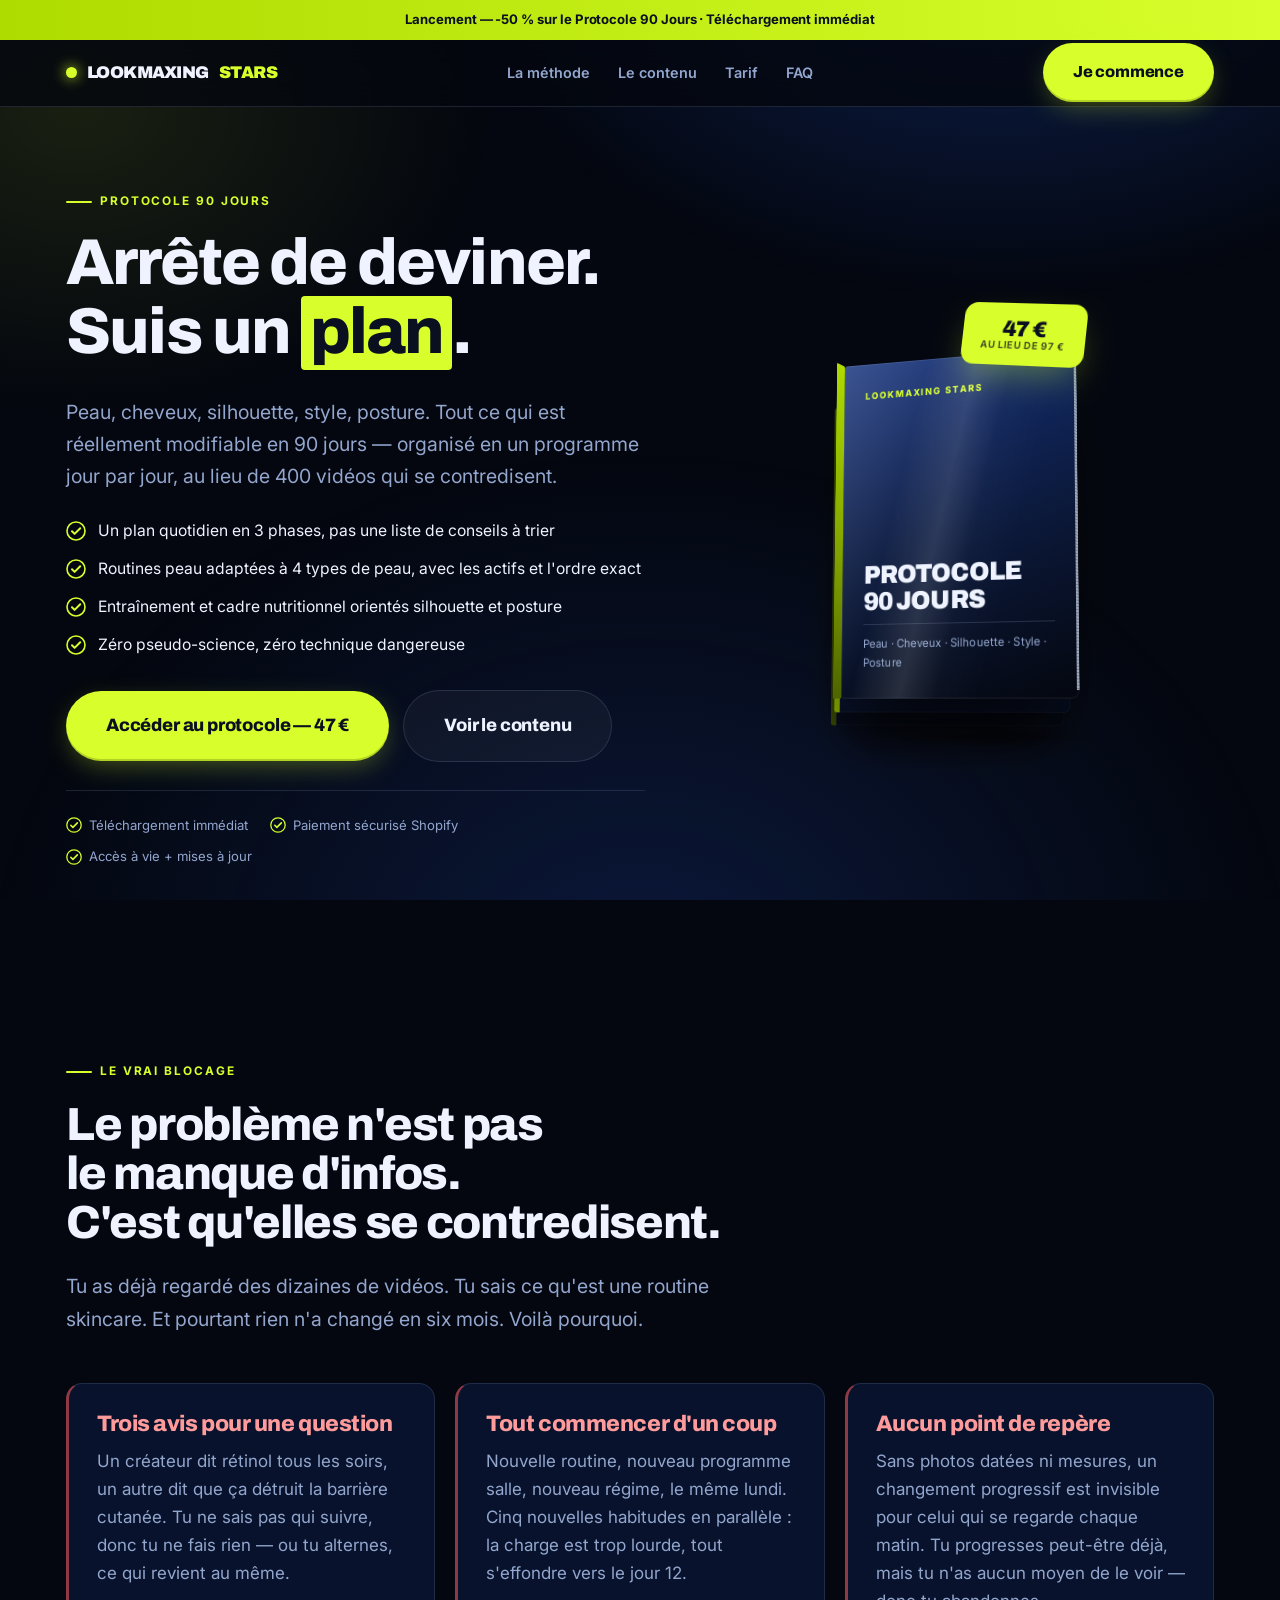
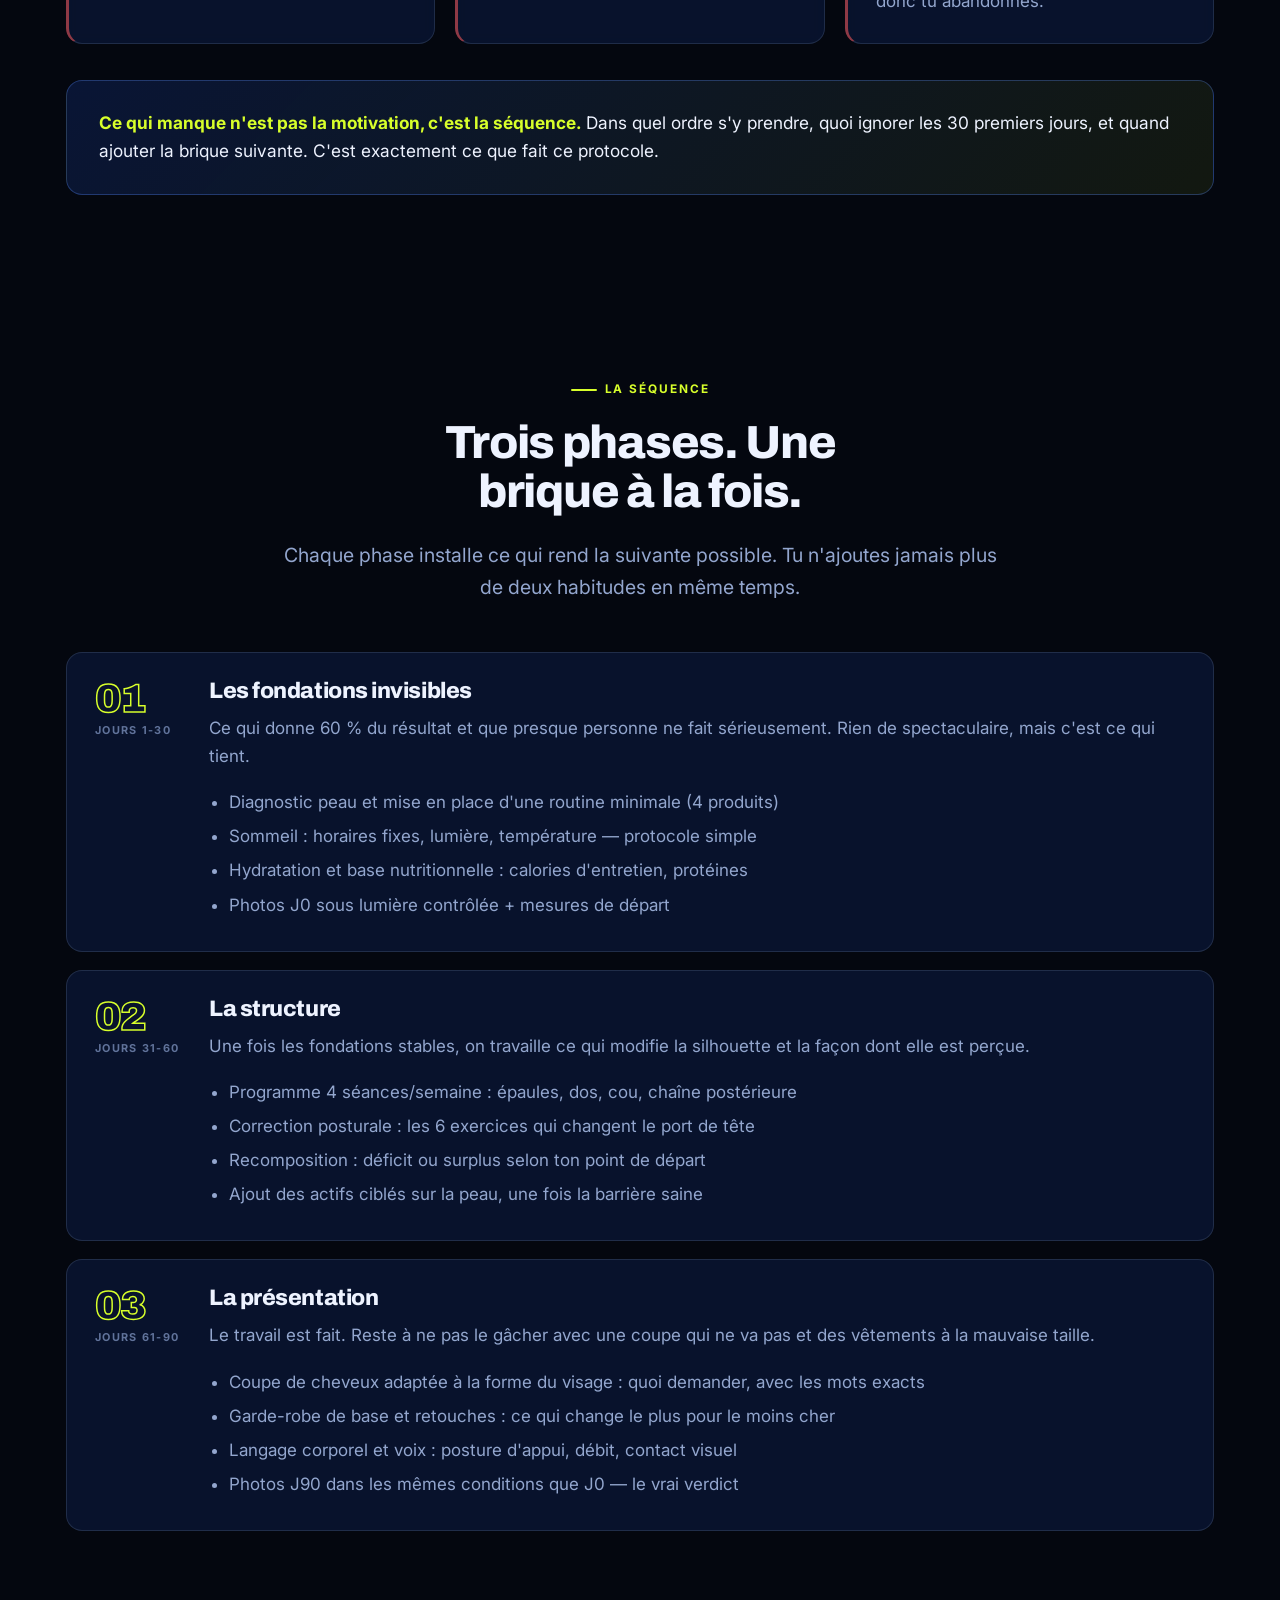
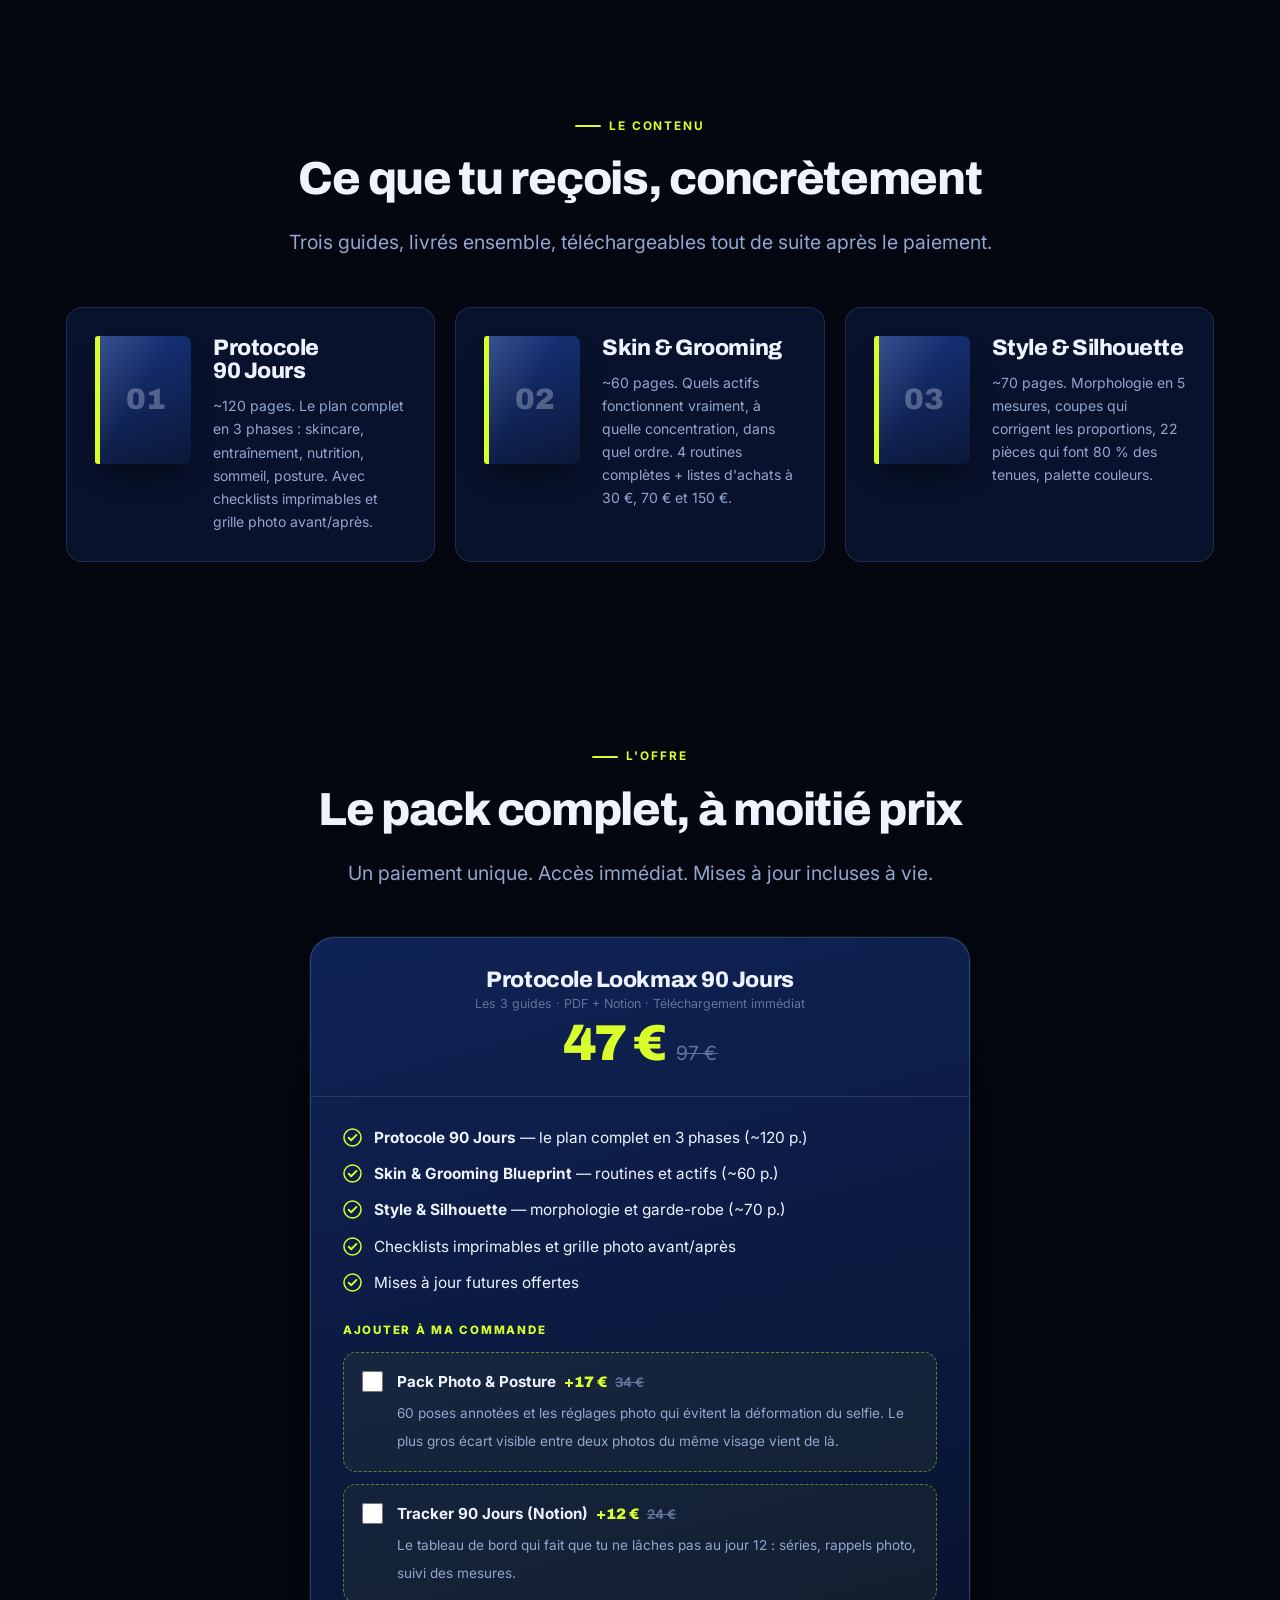
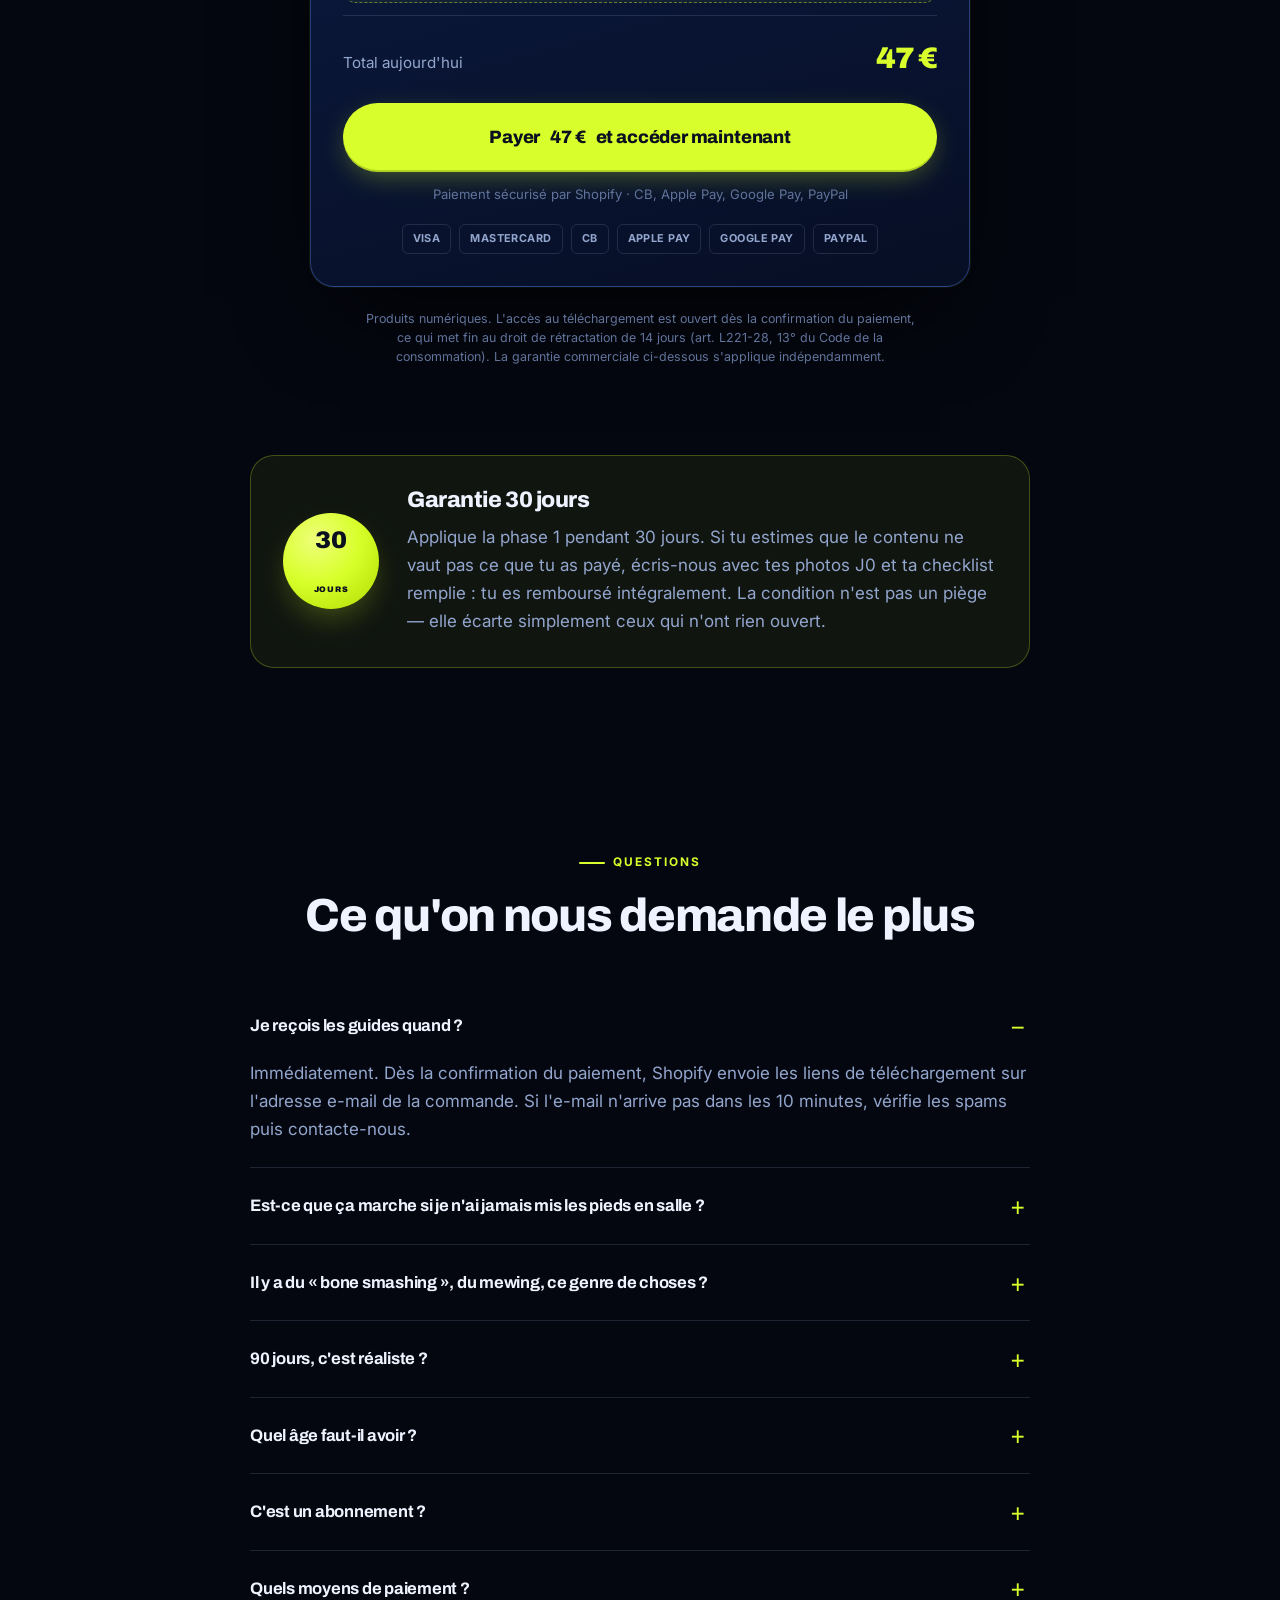
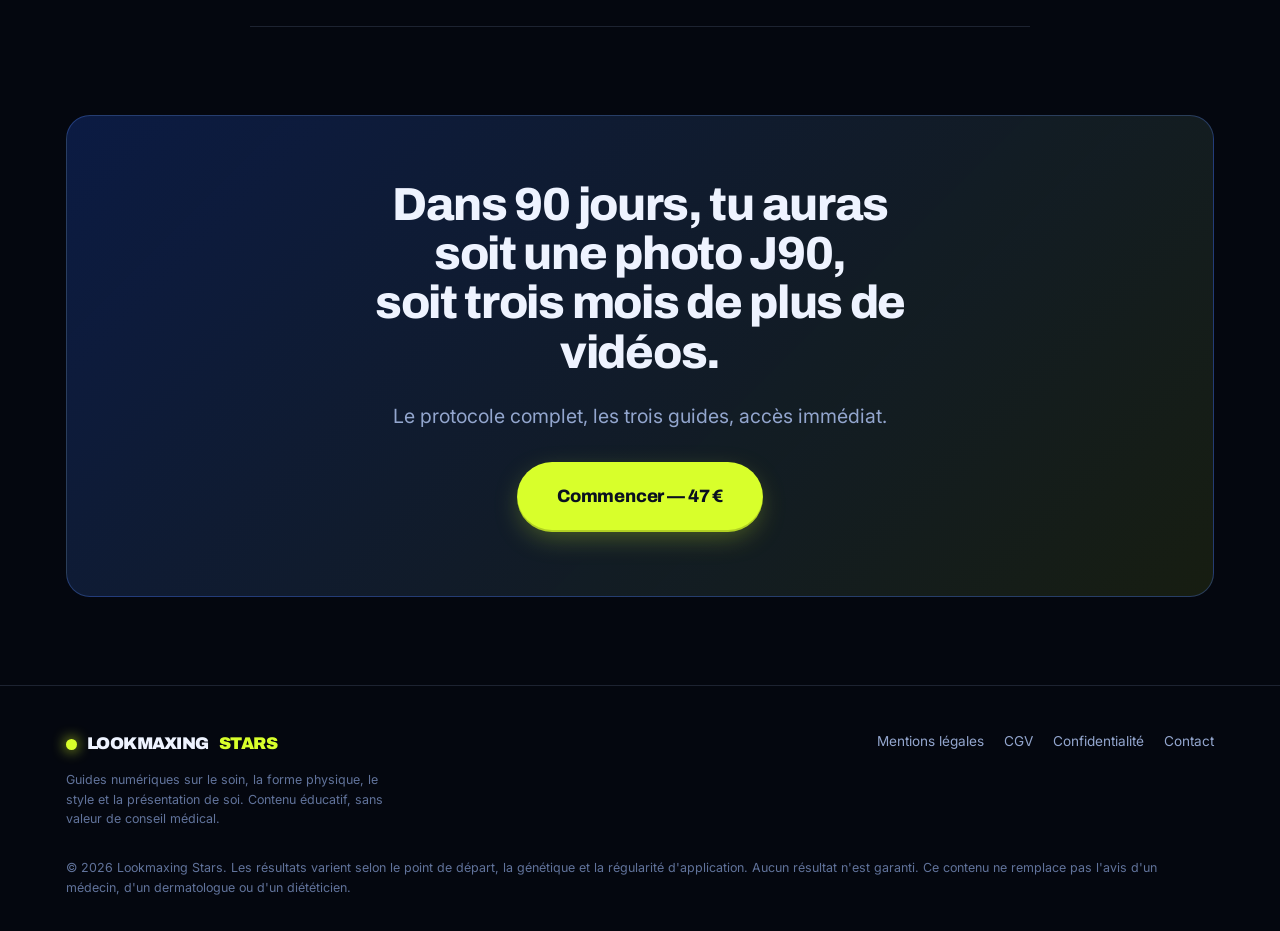
==== index.html @ 15870914 "Ajoute le site de vente Lookmaxing Stars et le catalogue Shopify Page de vente autonome branchée sur" ====
<!DOCTYPE html>
<html lang="fr">
<head>
<meta charset="utf-8">
<meta name="viewport" content="width=device-width, initial-scale=1">
<title>Lookmaxing Stars — Le Protocole 90 Jours</title>
<meta name="description" content="Le plan complet sur 90 jours pour travailler peau, cheveux, silhouette, style et posture. Guides numériques, téléchargement immédiat.">
<meta name="theme-color" content="#04070F">

<meta property="og:type" content="website">
<meta property="og:title" content="Lookmaxing Stars — Le Protocole 90 Jours">
<meta property="og:description" content="Peau, cheveux, silhouette, style, posture. Un plan jour par jour, pas une liste de conseils.">
<meta property="og:locale" content="fr_FR">

<link rel="preconnect" href="https://fonts.googleapis.com">
<link rel="preconnect" href="https://fonts.gstatic.com" crossorigin>
<link href="https://fonts.googleapis.com/css2?family=Archivo:wght@700;800;900&family=Inter:wght@400;600;700;800&display=swap" rel="stylesheet">
<link rel="stylesheet" href="assets/css/style.css">
</head>
<body>

<!-- Réutilisé par plusieurs sections : la coche fluo -->
<svg width="0" height="0" style="position:absolute" aria-hidden="true">
  <symbol id="ico-check" viewBox="0 0 20 20">
    <circle cx="10" cy="10" r="9" fill="none" stroke="#D8FF2B" stroke-width="1.6"/>
    <path d="M6 10.3l2.6 2.6L14.2 7.3" fill="none" stroke="#D8FF2B" stroke-width="2" stroke-linecap="round" stroke-linejoin="round"/>
  </symbol>
</svg>

<div class="announce">
  Lancement — <strong>-50 %</strong> sur le Protocole 90 Jours · Téléchargement immédiat
</div>

<nav class="nav">
  <div class="shell nav-inner">
    <a class="logo" href="#top">
      <span class="logo-dot"></span>LOOKMAXING<span class="fluo">STARS</span>
    </a>
    <div class="nav-links">
      <a href="#methode">La méthode</a>
      <a href="#contenu">Le contenu</a>
      <a href="#offre">Tarif</a>
      <a href="#faq">FAQ</a>
    </div>
    <a class="btn btn-fluo" href="#offre">Je commence</a>
  </div>
</nav>

<!-- ====================== HERO ====================== -->
<section class="hero" id="top">
  <div class="shell hero-grid">
    <div>
      <span class="eyebrow">Protocole 90 jours</span>
      <h1>Arrête de deviner.<br>Suis un <span class="mark">plan</span>.</h1>
      <p class="lead">
        Peau, cheveux, silhouette, style, posture. Tout ce qui est réellement
        modifiable en 90 jours — organisé en un programme jour par jour, au lieu
        de 400 vidéos qui se contredisent.
      </p>

      <ul class="hero-bullets">
        <li><svg width="20" height="20"><use href="#ico-check"/></svg>
          Un plan quotidien en 3 phases, pas une liste de conseils à trier</li>
        <li><svg width="20" height="20"><use href="#ico-check"/></svg>
          Routines peau adaptées à 4 types de peau, avec les actifs et l'ordre exact</li>
        <li><svg width="20" height="20"><use href="#ico-check"/></svg>
          Entraînement et cadre nutritionnel orientés silhouette et posture</li>
        <li><svg width="20" height="20"><use href="#ico-check"/></svg>
          Zéro pseudo-science, zéro technique dangereuse</li>
      </ul>

      <div class="hero-cta">
        <a class="btn btn-fluo btn-lg" href="#offre">Accéder au protocole — 47 €</a>
        <a class="btn btn-ghost btn-lg" href="#contenu">Voir le contenu</a>
      </div>

      <div class="trust-row">
        <span><svg width="16" height="16"><use href="#ico-check"/></svg> Téléchargement immédiat</span>
        <span><svg width="16" height="16"><use href="#ico-check"/></svg> Paiement sécurisé Shopify</span>
        <span><svg width="16" height="16"><use href="#ico-check"/></svg> Accès à vie + mises à jour</span>
      </div>
    </div>

    <div class="stage" aria-hidden="true">
      <div class="stack">
        <div class="book-back b2"></div>
        <div class="book-back b1"></div>
        <div class="book">
          <div class="book-sheen"></div>
          <div class="book-kicker">Lookmaxing Stars</div>
          <h2 class="book-title">PROTOCOLE<br>90 JOURS</h2>
          <div class="book-sub">Peau · Cheveux · Silhouette · Style · Posture</div>
        </div>
        <div class="price-tag">47 €<em>au lieu de 97 €</em></div>
        <div class="stack-shadow"></div>
      </div>
    </div>
  </div>
</section>

<div data-hero-end aria-hidden="true" style="height:1px"></div>

<!-- ====================== PROBLÈME ====================== -->
<section id="methode">
  <div class="shell">
    <div class="section-head">
      <span class="eyebrow">Le vrai blocage</span>
      <h2>Le problème n'est pas le manque d'infos.<br>C'est qu'elles se contredisent.</h2>
      <p class="lead">
        Tu as déjà regardé des dizaines de vidéos. Tu sais ce qu'est une routine
        skincare. Et pourtant rien n'a changé en six mois. Voilà pourquoi.
      </p>
    </div>

    <div class="grid-3">
      <div class="card pain-card">
        <h3>Trois avis pour une question</h3>
        <p class="dim">
          Un créateur dit rétinol tous les soirs, un autre dit que ça détruit la
          barrière cutanée. Tu ne sais pas qui suivre, donc tu ne fais rien — ou
          tu alternes, ce qui revient au même.
        </p>
      </div>
      <div class="card pain-card">
        <h3>Tout commencer d'un coup</h3>
        <p class="dim">
          Nouvelle routine, nouveau programme salle, nouveau régime, le même lundi.
          Cinq nouvelles habitudes en parallèle : la charge est trop lourde, tout
          s'effondre vers le jour 12.
        </p>
      </div>
      <div class="card pain-card">
        <h3>Aucun point de repère</h3>
        <p class="dim">
          Sans photos datées ni mesures, un changement progressif est invisible
          pour celui qui se regarde chaque matin. Tu progresses peut-être déjà,
          mais tu n'as aucun moyen de le voir — donc tu abandonnes.
        </p>
      </div>
    </div>

    <div class="verdict">
      <strong class="fluo">Ce qui manque n'est pas la motivation, c'est la séquence.</strong>
      Dans quel ordre s'y prendre, quoi ignorer les 30 premiers jours, et quand
      ajouter la brique suivante. C'est exactement ce que fait ce protocole.
    </div>
  </div>
</section>

<!-- ====================== LES 3 PHASES ====================== -->
<section>
  <div class="shell">
    <div class="section-head center">
      <span class="eyebrow">La séquence</span>
      <h2>Trois phases. Une brique à la fois.</h2>
      <p class="lead">
        Chaque phase installe ce qui rend la suivante possible. Tu n'ajoutes
        jamais plus de deux habitudes en même temps.
      </p>
    </div>

    <div class="phases">
      <article class="phase">
        <div class="phase-num">01<span class="phase-days">Jours 1-30</span></div>
        <div>
          <h3>Les fondations invisibles</h3>
          <p class="dim">
            Ce qui donne 60 % du résultat et que presque personne ne fait
            sérieusement. Rien de spectaculaire, mais c'est ce qui tient.
          </p>
          <ul>
            <li>Diagnostic peau et mise en place d'une routine minimale (4 produits)</li>
            <li>Sommeil : horaires fixes, lumière, température — protocole simple</li>
            <li>Hydratation et base nutritionnelle : calories d'entretien, protéines</li>
            <li>Photos J0 sous lumière contrôlée + mesures de départ</li>
          </ul>
        </div>
      </article>

      <article class="phase">
        <div class="phase-num">02<span class="phase-days">Jours 31-60</span></div>
        <div>
          <h3>La structure</h3>
          <p class="dim">
            Une fois les fondations stables, on travaille ce qui modifie la
            silhouette et la façon dont elle est perçue.
          </p>
          <ul>
            <li>Programme 4 séances/semaine : épaules, dos, cou, chaîne postérieure</li>
            <li>Correction posturale : les 6 exercices qui changent le port de tête</li>
            <li>Recomposition : déficit ou surplus selon ton point de départ</li>
            <li>Ajout des actifs ciblés sur la peau, une fois la barrière saine</li>
          </ul>
        </div>
      </article>

      <article class="phase">
        <div class="phase-num">03<span class="phase-days">Jours 61-90</span></div>
        <div>
          <h3>La présentation</h3>
          <p class="dim">
            Le travail est fait. Reste à ne pas le gâcher avec une coupe qui ne
            va pas et des vêtements à la mauvaise taille.
          </p>
          <ul>
            <li>Coupe de cheveux adaptée à la forme du visage : quoi demander, avec les mots exacts</li>
            <li>Garde-robe de base et retouches : ce qui change le plus pour le moins cher</li>
            <li>Langage corporel et voix : posture d'appui, débit, contact visuel</li>
            <li>Photos J90 dans les mêmes conditions que J0 — le vrai verdict</li>
          </ul>
        </div>
      </article>
    </div>
  </div>
</section>

<!-- ====================== CE QUE TU REÇOIS ====================== -->
<section id="contenu">
  <div class="shell">
    <div class="section-head center">
      <span class="eyebrow">Le contenu</span>
      <h2>Ce que tu reçois, concrètement</h2>
      <p class="lead">Trois guides, livrés ensemble, téléchargeables tout de suite après le paiement.</p>
    </div>

    <div class="grid-3">
      <div class="card">
        <div class="deliverable">
          <div class="mini-book">01</div>
          <div>
            <h3>Protocole 90 Jours</h3>
            <p class="dim small">
              ~120 pages. Le plan complet en 3 phases : skincare, entraînement,
              nutrition, sommeil, posture. Avec checklists imprimables et grille
              photo avant/après.
            </p>
          </div>
        </div>
      </div>

      <div class="card">
        <div class="deliverable">
          <div class="mini-book">02</div>
          <div>
            <h3>Skin &amp; Grooming</h3>
            <p class="dim small">
              ~60 pages. Quels actifs fonctionnent vraiment, à quelle
              concentration, dans quel ordre. 4 routines complètes + listes
              d'achats à 30 €, 70 € et 150 €.
            </p>
          </div>
        </div>
      </div>

      <div class="card">
        <div class="deliverable">
          <div class="mini-book">03</div>
          <div>
            <h3>Style &amp; Silhouette</h3>
            <p class="dim small">
              ~70 pages. Morphologie en 5 mesures, coupes qui corrigent les
              proportions, 22 pièces qui font 80 % des tenues, palette couleurs.
            </p>
          </div>
        </div>
      </div>
    </div>
  </div>
</section>

<!-- ====================== PREUVE SOCIALE ======================
     Aucun avis n'est inventé ici : en France, publier de faux témoignages
     est une pratique commerciale trompeuse (art. L121-2 et L132-2 du Code
     de la consommation), et Meta/TikTok bannissent les comptes pub sur ce
     motif. Le gabarit ci-dessous est prêt à recevoir de vrais avis, une
     fois les premiers clients servis. Décommenter à ce moment-là.

<section>
  <div class="shell">
    <div class="section-head center">
      <span class="eyebrow">Retours clients</span>
      <h2>Ce qu'en disent ceux qui ont suivi le plan</h2>
    </div>
    <div class="grid-3">
      <div class="card">
        <p>« Témoignage réel, mot pour mot, avec l'accord écrit de la personne. »</p>
        <p class="tiny">— Prénom, âge · Achat vérifié le JJ/MM/AAAA</p>
      </div>
    </div>
  </div>
</section>
====================================================================== -->

<!-- ====================== OFFRE + ORDER BUMPS ====================== -->
<section id="offre">
  <div class="shell">
    <div class="section-head center">
      <span class="eyebrow">L'offre</span>
      <h2>Le pack complet, à moitié prix</h2>
      <p class="lead">Un paiement unique. Accès immédiat. Mises à jour incluses à vie.</p>
    </div>

    <div class="offer" data-offer="protocole">
      <div class="offer-head">
        <h3 style="margin-bottom:2px">Protocole Lookmax 90 Jours</h3>
        <p class="tiny" style="margin:0">Les 3 guides · PDF + Notion · Téléchargement immédiat</p>
        <div class="offer-price">
          <span class="now">47 €</span>
          <span class="was">97 €</span>
        </div>
      </div>

      <div class="offer-body">
        <ul class="offer-list">
          <li><svg width="19" height="19"><use href="#ico-check"/></svg>
            <span><strong>Protocole 90 Jours</strong> — le plan complet en 3 phases (~120 p.)</span></li>
          <li><svg width="19" height="19"><use href="#ico-check"/></svg>
            <span><strong>Skin &amp; Grooming Blueprint</strong> — routines et actifs (~60 p.)</span></li>
          <li><svg width="19" height="19"><use href="#ico-check"/></svg>
            <span><strong>Style &amp; Silhouette</strong> — morphologie et garde-robe (~70 p.)</span></li>
          <li><svg width="19" height="19"><use href="#ico-check"/></svg>
            <span>Checklists imprimables et grille photo avant/après</span></li>
          <li><svg width="19" height="19"><use href="#ico-check"/></svg>
            <span>Mises à jour futures offertes</span></li>
        </ul>

        <!-- Les order bumps : cochés ici, ils partent dans le même panier
             et le même paiement. Aucune app requise. -->
        <div class="bumps-label">Ajouter à ma commande</div>

        <label class="bump">
          <input type="checkbox" data-bump="photo">
          <span>
            <span class="bump-title">
              Pack Photo &amp; Posture
              <span class="bump-price">+17 €</span>
              <span class="bump-was">34 €</span>
            </span>
            <span class="bump-desc">
              60 poses annotées et les réglages photo qui évitent la déformation
              du selfie. Le plus gros écart visible entre deux photos du même
              visage vient de là.
            </span>
          </span>
        </label>

        <label class="bump">
          <input type="checkbox" data-bump="tracker">
          <span>
            <span class="bump-title">
              Tracker 90 Jours (Notion)
              <span class="bump-price">+12 €</span>
              <span class="bump-was">24 €</span>
            </span>
            <span class="bump-desc">
              Le tableau de bord qui fait que tu ne lâches pas au jour 12 :
              séries, rappels photo, suivi des mesures.
            </span>
          </span>
        </label>

        <div class="total-row">
          <span class="dim">Total aujourd'hui</span>
          <strong data-total>47 €</strong>
        </div>

        <a class="btn btn-fluo btn-lg btn-full" href="#" data-checkout>
          Payer <span data-btn-price>47 €</span> et accéder maintenant
        </a>
        <span class="btn-sub">
          Paiement sécurisé par Shopify · CB, Apple Pay, Google Pay, PayPal
        </span>

        <div class="pay-icons">
          <span>VISA</span><span>MASTERCARD</span><span>CB</span>
          <span>APPLE PAY</span><span>GOOGLE PAY</span><span>PAYPAL</span>
        </div>
      </div>
    </div>

    <p class="tiny" style="text-align:center;max-width:560px;margin:22px auto 0">
      Produits numériques. L'accès au téléchargement est ouvert dès la
      confirmation du paiement, ce qui met fin au droit de rétractation de
      14 jours (art. L221-28, 13° du Code de la consommation). La garantie
      commerciale ci-dessous s'applique indépendamment.
    </p>
  </div>
</section>

<!-- ====================== GARANTIE ====================== -->
<section style="padding-top:0">
  <div class="shell">
    <div class="guarantee">
      <div class="seal">30<small>JOURS</small></div>
      <div>
        <h3>Garantie 30 jours</h3>
        <p class="dim" style="margin:0">
          Applique la phase 1 pendant 30 jours. Si tu estimes que le contenu ne
          vaut pas ce que tu as payé, écris-nous avec tes photos J0 et ta
          checklist remplie : tu es remboursé intégralement. La condition n'est
          pas un piège — elle écarte simplement ceux qui n'ont rien ouvert.
        </p>
      </div>
    </div>
  </div>
</section>

<!-- ====================== FAQ ====================== -->
<section id="faq">
  <div class="shell">
    <div class="section-head center">
      <span class="eyebrow">Questions</span>
      <h2>Ce qu'on nous demande le plus</h2>
    </div>

    <div class="faq">
      <details open>
        <summary>Je reçois les guides quand ?</summary>
        <p>
          Immédiatement. Dès la confirmation du paiement, Shopify envoie les
          liens de téléchargement sur l'adresse e-mail de la commande. Si
          l'e-mail n'arrive pas dans les 10 minutes, vérifie les spams puis
          contacte-nous.
        </p>
      </details>

      <details>
        <summary>Est-ce que ça marche si je n'ai jamais mis les pieds en salle ?</summary>
        <p>
          Oui. La phase 1 ne contient aucun entraînement : elle installe le
          sommeil, la peau et la base nutritionnelle. Le programme salle
          n'arrive qu'au jour 31, avec une version pour débutants complets et
          une version à faire chez soi sans matériel.
        </p>
      </details>

      <details>
        <summary>Il y a du « bone smashing », du mewing, ce genre de choses ?</summary>
        <p>
          Non, et c'est volontaire. Ces techniques n'ont pas de preuve sérieuse
          et certaines sont franchement dangereuses. Le protocole couvre ce qui
          est réellement modifiable en 90 jours : la peau, le poids, la masse
          musculaire, la posture, les cheveux, le style et la présence. C'est
          déjà l'essentiel de l'écart entre deux photos.
        </p>
      </details>

      <details>
        <summary>90 jours, c'est réaliste ?</summary>
        <p>
          Cela dépend du point de départ. Le sommeil, la posture, la coupe et le
          style donnent un résultat visible en quelques semaines. La peau demande
          6 à 12 semaines pour un vrai cycle. Une recomposition corporelle
          significative dépasse les 90 jours — le protocole la démarre
          proprement, il ne la termine pas. On préfère le dire.
        </p>
      </details>

      <details>
        <summary>Quel âge faut-il avoir ?</summary>
        <p>
          Le contenu vise les 16-35 ans. Les achats sur la boutique sont
          réservés aux personnes majeures ; en dessous de 18 ans, la commande
          doit être passée par un parent ou tuteur.
        </p>
      </details>

      <details>
        <summary>C'est un abonnement ?</summary>
        <p>
          Non. Paiement unique, accès à vie, aucun prélèvement récurrent. Les
          mises à jour des guides sont incluses.
        </p>
      </details>

      <details>
        <summary>Quels moyens de paiement ?</summary>
        <p>
          Carte bancaire, Apple Pay, Google Pay et PayPal, via le checkout
          sécurisé de Shopify. Aucune donnée bancaire ne transite par ce site.
        </p>
      </details>
    </div>
  </div>
</section>

<!-- ====================== CTA FINAL ====================== -->
<section style="padding-top:0">
  <div class="shell">
    <div class="final-cta">
      <h2 style="max-width:680px;margin-inline:auto">
        Dans 90 jours, tu auras soit une photo J90,<br>soit trois mois de plus de vidéos.
      </h2>
      <p class="lead" style="max-width:520px;margin:0 auto 30px">
        Le protocole complet, les trois guides, accès immédiat.
      </p>
      <a class="btn btn-fluo btn-lg" href="#offre">Commencer — 47 €</a>
    </div>
  </div>
</section>

<footer class="foot">
  <div class="shell">
    <div class="foot-grid">
      <div style="max-width:320px">
        <a class="logo" href="#top" style="margin-bottom:12px">
          <span class="logo-dot"></span>LOOKMAXING<span class="fluo">STARS</span>
        </a>
        <p class="tiny">
          Guides numériques sur le soin, la forme physique, le style et la
          présentation de soi. Contenu éducatif, sans valeur de conseil médical.
        </p>
      </div>
      <div class="foot-links">
        <a href="mentions-legales.html">Mentions légales</a>
        <a href="cgv.html">CGV</a>
        <a href="confidentialite.html">Confidentialité</a>
        <a href="mailto:contact@lookmaxingstars.com">Contact</a>
      </div>
    </div>
    <p class="tiny">
      © <span id="year">2026</span> Lookmaxing Stars. Les résultats varient selon
      le point de départ, la génétique et la régularité d'application. Aucun
      résultat n'est garanti. Ce contenu ne remplace pas l'avis d'un médecin,
      d'un dermatologue ou d'un diététicien.
    </p>
  </div>
</footer>

<div class="sticky-buy">
  <div>
    <div class="sb-price" data-sticky-price>47 €</div>
    <div class="sb-label">Protocole 90 Jours</div>
  </div>
  <a class="btn btn-fluo" href="#offre">Je commence</a>
</div>

<script src="shopify/config.js"></script>
<script src="assets/js/checkout.js"></script>
<script>document.getElementById('year').textContent = new Date().getFullYear();</script>
</body>
</html>
---- assets/css/style.css ----
/* ==========================================================================
   Lookmaxing Stars — feuille de style unique
   Palette : bleu nuit dominant + jaune fluo en accent d'action.
   Le fluo est réservé aux CTA et aux chiffres clés : s'il est partout,
   il ne signale plus rien.
   ========================================================================== */

:root {
  /* Fonds */
  --ink:        #04070F;
  --navy-900:   #070F26;
  --navy-800:   #0B1838;
  --navy-700:   #11265C;
  --navy-600:   #16337D;

  /* Bleus d'accent */
  --blue-500:   #2563FF;
  --blue-400:   #5B8CFF;
  --blue-glow:  rgba(37, 99, 255, 0.45);

  /* Jaune fluo — action uniquement */
  --fluo:       #D8FF2B;
  --fluo-deep:  #AEDB00;
  --fluo-glow:  rgba(216, 255, 43, 0.35);

  /* Texte */
  --paper:      #EEF3FF;
  --muted:      #93A6CE;
  --muted-dim:  #61739B;

  /* Structure */
  --line:       rgba(147, 166, 206, 0.18);
  --card:       rgba(11, 24, 56, 0.72);
  --radius:     16px;
  --radius-lg:  24px;

  --shell:      1180px;
  --gutter:     16px;

  --font-body:  'Inter', -apple-system, BlinkMacSystemFont, 'Segoe UI', Roboto, sans-serif;
  --font-disp:  'Archivo', var(--font-body);
}

*, *::before, *::after { box-sizing: border-box; }

html { scroll-behavior: smooth; -webkit-text-size-adjust: 100%; }

body {
  margin: 0;
  background: var(--ink);
  color: var(--paper);
  font-family: var(--font-body);
  font-size: 17px;
  line-height: 1.65;
  -webkit-font-smoothing: antialiased;
  overflow-x: hidden;
}

img, svg { max-width: 100%; display: block; }
a { color: inherit; }

/* Halos de fond : deux nappes radiales fixes, une bleue une fluo.
   Posées sur body::before pour ne pas créer de contexte d'empilement
   qui casserait les transform 3D des mockups. */
body::before {
  content: '';
  position: fixed;
  inset: 0;
  pointer-events: none;
  z-index: 0;
  background:
    radial-gradient(900px 600px at 78% -8%,  rgba(37, 99, 255, 0.28), transparent 62%),
    radial-gradient(700px 520px at 6% 12%,   rgba(216, 255, 43, 0.10), transparent 60%),
    radial-gradient(1000px 800px at 50% 108%, rgba(22, 51, 125, 0.40), transparent 65%);
}

/* ---------- Structure ---------- */

.shell {
  width: 100%;
  max-width: var(--shell);
  margin-inline: auto;
  padding-inline: var(--gutter);
  position: relative;
  z-index: 1;
}

section { position: relative; z-index: 1; padding-block: 88px; }

@media (max-width: 720px) { section { padding-block: 60px; } }

/* ---------- Typographie ---------- */

h1, h2, h3, h4 {
  font-family: var(--font-disp);
  font-weight: 800;
  line-height: 1.06;
  letter-spacing: -0.028em;
  margin: 0 0 .5em;
  text-wrap: balance;
}

h1 { font-size: clamp(2.3rem, 6.4vw, 4.05rem); }
h2 { font-size: clamp(1.85rem, 4.4vw, 2.9rem); }
h3 { font-size: clamp(1.15rem, 2.2vw, 1.4rem); letter-spacing: -0.02em; }

p { margin: 0 0 1.1em; }
p:last-child { margin-bottom: 0; }

.lead  { font-size: clamp(1.05rem, 2.1vw, 1.22rem); color: var(--muted); }
.fluo  { color: var(--fluo); }
.dim   { color: var(--muted); }
.small { font-size: .875rem; }
.tiny  { font-size: .78rem; line-height: 1.55; color: var(--muted-dim); }

/* Surlignage fluo derrière un mot — sert à ancrer la promesse.
   Le texte passe en sombre : du blanc sur fluo est illisible. */
.mark {
  background: var(--fluo);
  color: #0A1020;
  padding: 0 .14em .04em;
  border-radius: 4px;
  box-decoration-break: clone;
  -webkit-box-decoration-break: clone;
}

.eyebrow {
  display: inline-flex;
  align-items: center;
  gap: 8px;
  font-size: .74rem;
  font-weight: 700;
  letter-spacing: .16em;
  text-transform: uppercase;
  color: var(--fluo);
  margin-bottom: 18px;
}
.eyebrow::before {
  content: '';
  width: 26px;
  height: 2px;
  background: var(--fluo);
  border-radius: 2px;
}

.section-head { max-width: 720px; margin-bottom: 48px; }
.section-head.center { margin-inline: auto; text-align: center; }
.section-head.center .eyebrow { justify-content: center; }

/* ---------- Boutons ---------- */

.btn {
  display: inline-flex;
  align-items: center;
  justify-content: center;
  gap: 10px;
  padding: 16px 30px;
  border: 0;
  border-radius: 999px;
  font-family: var(--font-disp);
  font-size: 1rem;
  font-weight: 800;
  letter-spacing: -0.01em;
  text-decoration: none;
  cursor: pointer;
  transition: transform .16s ease, box-shadow .16s ease, background .16s ease;
}

.btn:active { transform: translateY(1px); }

.btn-fluo {
  background: var(--fluo);
  color: #0A1020;
  box-shadow: 0 8px 28px -6px var(--fluo-glow), inset 0 -2px 0 rgba(0,0,0,.18);
}
.btn-fluo:hover {
  background: #E4FF55;
  transform: translateY(-2px);
  box-shadow: 0 16px 38px -8px var(--fluo-glow), inset 0 -2px 0 rgba(0,0,0,.18);
}

.btn-ghost {
  background: rgba(255,255,255,.04);
  color: var(--paper);
  border: 1px solid var(--line);
}
.btn-ghost:hover { background: rgba(255,255,255,.09); border-color: rgba(147,166,206,.4); }

.btn-lg   { padding: 20px 40px; font-size: 1.12rem; }
.btn-full { width: 100%; }

.btn-sub {
  display: block;
  margin-top: 12px;
  text-align: center;
  font-size: .82rem;
  color: var(--muted-dim);
}

/* ---------- Barre d'annonce + navigation ---------- */

.announce {
  position: relative;
  z-index: 3;
  background: linear-gradient(90deg, var(--fluo-deep), var(--fluo));
  color: #0A1020;
  text-align: center;
  font-size: .82rem;
  font-weight: 700;
  padding: 9px var(--gutter);
  letter-spacing: -0.005em;
}

.nav {
  position: sticky;
  top: 0;
  z-index: 40;
  background: rgba(4, 7, 15, 0.78);
  backdrop-filter: blur(14px);
  -webkit-backdrop-filter: blur(14px);
  border-bottom: 1px solid var(--line);
}

.nav-inner {
  display: flex;
  align-items: center;
  justify-content: space-between;
  gap: 20px;
  height: 66px;
}

.logo {
  display: inline-flex;
  align-items: center;
  gap: 10px;
  font-family: var(--font-disp);
  font-weight: 900;
  font-size: 1.06rem;
  letter-spacing: -0.03em;
  text-decoration: none;
}
.logo-dot {
  width: 11px; height: 11px;
  border-radius: 50%;
  background: var(--fluo);
  box-shadow: 0 0 14px var(--fluo);
}

.nav-links { display: flex; gap: 28px; }
.nav-links a {
  font-size: .9rem;
  font-weight: 600;
  color: var(--muted);
  text-decoration: none;
  transition: color .15s ease;
}
.nav-links a:hover { color: var(--paper); }

@media (max-width: 900px) { .nav-links { display: none; } }
@media (max-width: 560px) { .nav .btn { padding: 12px 20px; font-size: .9rem; } }

/* ---------- Hero ---------- */

.hero { padding-block: 76px 96px; }

.hero-grid {
  display: grid;
  grid-template-columns: 1.06fr .94fr;
  gap: 56px;
  align-items: center;
}

@media (max-width: 940px) {
  .hero-grid { grid-template-columns: 1fr; gap: 56px; }
  .hero { padding-block: 48px 64px; }
}

.hero h1 { margin-bottom: .45em; }

.hero-bullets {
  list-style: none;
  margin: 26px 0 32px;
  padding: 0;
  display: grid;
  gap: 12px;
}
.hero-bullets li {
  display: flex;
  align-items: flex-start;
  gap: 12px;
  font-size: .98rem;
  color: var(--paper);
}
.hero-bullets svg { flex: 0 0 20px; margin-top: 3px; }

.hero-cta { display: flex; flex-wrap: wrap; gap: 14px; align-items: center; }

.trust-row {
  display: flex;
  flex-wrap: wrap;
  gap: 10px 22px;
  margin-top: 28px;
  padding-top: 24px;
  border-top: 1px solid var(--line);
  font-size: .82rem;
  color: var(--muted);
}
.trust-row span { display: inline-flex; align-items: center; gap: 7px; }

/* ---------- Mockups 3D (CSS transforms, pas des rendus photo) ---------- */

.stage {
  perspective: 1500px;
  perspective-origin: 52% 42%;
  display: grid;
  place-items: center;
  min-height: 430px;
}

.stack {
  position: relative;
  transform-style: preserve-3d;
  transform: rotateX(8deg) rotateY(-21deg);
  animation: float 7s ease-in-out infinite;
}

@keyframes float {
  0%, 100% { transform: rotateX(8deg) rotateY(-21deg) translateY(0); }
  50%      { transform: rotateX(8deg) rotateY(-17deg) translateY(-14px); }
}

@media (prefers-reduced-motion: reduce) {
  .stack { animation: none; }
  html { scroll-behavior: auto; }
}

/* Un « livre » = couverture + tranche + épaisseur de pages, en 3D réelle. */
.book {
  position: relative;
  width: 252px;
  height: 344px;
  transform-style: preserve-3d;
  border-radius: 3px 8px 8px 3px;
  background:
    linear-gradient(118deg, rgba(255,255,255,.16) 0%, transparent 42%),
    linear-gradient(160deg, var(--navy-600) 0%, var(--navy-800) 58%, var(--ink) 100%);
  box-shadow:
    0 44px 70px -22px rgba(0, 0, 0, .78),
    0 0 0 1px rgba(255, 255, 255, .08) inset;
  padding: 26px 24px;
  display: flex;
  flex-direction: column;
}

/* Tranche : fine bande fluo rabattue vers l'arrière à gauche */
.book::before {
  content: '';
  position: absolute;
  top: 0; bottom: 0;
  left: 0;
  width: 19px;
  transform: rotateY(-90deg);
  transform-origin: left center;
  background: linear-gradient(180deg, var(--fluo-deep), #7FA000 60%, #4E6400);
  border-radius: 2px;
}

/* Épaisseur des pages, côté droit */
.book::after {
  content: '';
  position: absolute;
  top: 8px; bottom: 8px;
  right: 0;
  width: 9px;
  transform: rotateY(90deg);
  transform-origin: right center;
  background: repeating-linear-gradient(
    180deg,
    #C3CEE2 0px, #C3CEE2 2px,
    #8E9CB8 2px, #8E9CB8 3px
  );
  filter: brightness(.82);
  border-radius: 1px;
}

/* Reflet vitré balayant la couverture */
.book-sheen {
  position: absolute;
  inset: 0;
  border-radius: inherit;
  background: linear-gradient(104deg,
    transparent 28%,
    rgba(255,255,255,.13) 44%,
    rgba(255,255,255,.02) 56%,
    transparent 70%);
  pointer-events: none;
}

.book-kicker {
  font-size: .6rem;
  font-weight: 800;
  letter-spacing: .2em;
  text-transform: uppercase;
  color: var(--fluo);
  margin-bottom: auto;
}
.book-title {
  font-family: var(--font-disp);
  font-size: 1.62rem;
  font-weight: 900;
  line-height: 1.02;
  letter-spacing: -0.035em;
  margin: 0 0 10px;
}
.book-sub {
  font-size: .72rem;
  color: var(--muted);
  letter-spacing: .01em;
  border-top: 1px solid rgba(147,166,206,.22);
  padding-top: 10px;
}

/* Deux livres secondaires décalés en profondeur derrière le principal */
.book-back {
  position: absolute;
  inset: 0;
  border-radius: 3px 7px 7px 3px;
  border-left: 6px solid var(--fluo-deep);
  background:
    linear-gradient(118deg, rgba(255,255,255,.07), transparent 40%),
    linear-gradient(160deg, var(--navy-700), var(--navy-900));
  box-shadow: 0 30px 50px -20px rgba(0,0,0,.7), 0 0 0 1px rgba(255,255,255,.05) inset;
}
.book-back.b1 {
  transform: translate3d(-26px, 14px, -46px) rotateY(4deg);
  filter: brightness(.74);
}
.book-back.b2 {
  transform: translate3d(-48px, 28px, -90px) rotateY(8deg);
  filter: brightness(.5);
  border-left-color: #6E8C00;
}

/* Ombre portée au sol */
.stack-shadow {
  position: absolute;
  left: 50%;
  bottom: -62px;
  width: 300px;
  height: 46px;
  transform: translateX(-50%) translateZ(-90px) rotateX(74deg);
  background: radial-gradient(ellipse at center, rgba(0,0,0,.72), transparent 70%);
  filter: blur(16px);
}

/* Pastille de prix qui flotte devant la pile */
.price-tag {
  position: absolute;
  right: -34px;
  top: -26px;
  transform: translateZ(80px) rotate(7deg);
  background: var(--fluo);
  color: #0A1020;
  font-family: var(--font-disp);
  font-weight: 900;
  font-size: 1.32rem;
  letter-spacing: -0.03em;
  padding: 13px 19px;
  border-radius: 13px;
  box-shadow: 0 16px 34px -8px var(--fluo-glow);
  text-align: center;
  line-height: 1.1;
}
.price-tag em {
  display: block;
  font-family: var(--font-body);
  font-style: normal;
  font-size: .6rem;
  font-weight: 700;
  letter-spacing: .07em;
  text-transform: uppercase;
  opacity: .72;
}

@media (max-width: 560px) {
  .stage { min-height: 360px; perspective: 1100px; }
  .book { width: 205px; height: 282px; padding: 20px 18px; }
  .book-title { font-size: 1.3rem; }
  .price-tag { right: -14px; font-size: 1.12rem; padding: 10px 15px; }
}

/* ---------- Cartes génériques ---------- */

.card {
  background: var(--card);
  border: 1px solid var(--line);
  border-radius: var(--radius);
  padding: 28px;
  backdrop-filter: blur(6px);
  -webkit-backdrop-filter: blur(6px);
}

.grid-3 { display: grid; grid-template-columns: repeat(3, 1fr); gap: 20px; }
.grid-2 { display: grid; grid-template-columns: repeat(2, 1fr); gap: 20px; }

@media (max-width: 900px) { .grid-3 { grid-template-columns: 1fr; } }
@media (max-width: 720px) { .grid-2 { grid-template-columns: 1fr; } }

.icon-box {
  width: 44px; height: 44px;
  border-radius: 12px;
  display: grid;
  place-items: center;
  background: rgba(37, 99, 255, .18);
  border: 1px solid rgba(91, 140, 255, .32);
  margin-bottom: 18px;
}
.icon-box.is-fluo {
  background: rgba(216, 255, 43, .14);
  border-color: rgba(216, 255, 43, .34);
}

/* ---------- Section problème ---------- */

.pain-card { border-left: 3px solid rgba(255, 92, 92, .55); }
.pain-card h3 { color: #FF9B9B; }

.verdict {
  margin-top: 36px;
  padding: 28px 32px;
  border-radius: var(--radius);
  background: linear-gradient(135deg, rgba(37,99,255,.16), rgba(216,255,43,.07));
  border: 1px solid rgba(91,140,255,.3);
  font-size: 1.08rem;
}

/* ---------- Ce que tu reçois ---------- */

.deliverable {
  display: grid;
  grid-template-columns: 96px 1fr;
  gap: 22px;
  align-items: start;
}

.mini-book {
  width: 96px;
  height: 128px;
  border-radius: 3px 7px 7px 3px;
  background:
    linear-gradient(120deg, rgba(255,255,255,.14), transparent 45%),
    linear-gradient(160deg, var(--navy-600), var(--navy-800));
  border-left: 5px solid var(--fluo);
  box-shadow: 0 16px 30px -12px rgba(0,0,0,.8);
  display: grid;
  place-items: center;
  font-family: var(--font-disp);
  font-weight: 900;
  font-size: 1.85rem;
  color: rgba(238, 243, 255, .3);
}

@media (max-width: 480px) {
  .deliverable { grid-template-columns: 1fr; }
}

/* ---------- Timeline des 3 phases ---------- */

.phases { display: grid; gap: 18px; counter-reset: phase; }

.phase {
  position: relative;
  display: grid;
  grid-template-columns: 88px 1fr;
  gap: 26px;
  align-items: start;
  padding: 26px 28px;
  border-radius: var(--radius);
  background: var(--card);
  border: 1px solid var(--line);
}

.phase-num {
  font-family: var(--font-disp);
  font-weight: 900;
  font-size: 2.5rem;
  line-height: 1;
  letter-spacing: -0.05em;
  color: transparent;
  -webkit-text-stroke: 1.5px var(--fluo);
}

.phase-days {
  display: block;
  font-family: var(--font-body);
  font-size: .68rem;
  font-weight: 700;
  letter-spacing: .12em;
  text-transform: uppercase;
  color: var(--muted-dim);
  -webkit-text-stroke: 0;
  margin-top: 6px;
}

.phase ul { margin: 12px 0 0; padding-left: 20px; color: var(--muted); }
.phase li { margin-bottom: 6px; }

@media (max-width: 620px) {
  .phase { grid-template-columns: 1fr; gap: 14px; }
  .phase-num { font-size: 2rem; }
}

/* ---------- Bloc offre + order bumps ---------- */

.offer {
  max-width: 660px;
  margin-inline: auto;
  border-radius: var(--radius-lg);
  background: linear-gradient(165deg, rgba(17, 38, 92, .92), rgba(7, 15, 38, .96));
  border: 1px solid rgba(91, 140, 255, .34);
  box-shadow: 0 40px 90px -30px rgba(0, 0, 0, .9), 0 0 0 1px rgba(216,255,43,.08);
  overflow: hidden;
}

.offer-head {
  padding: 30px 32px 26px;
  border-bottom: 1px solid var(--line);
  text-align: center;
}

.offer-price {
  display: flex;
  align-items: baseline;
  justify-content: center;
  gap: 12px;
  margin-top: 6px;
}
.offer-price .now {
  font-family: var(--font-disp);
  font-weight: 900;
  font-size: 3.15rem;
  letter-spacing: -0.045em;
  color: var(--fluo);
  line-height: 1;
}
.offer-price .was {
  font-size: 1.22rem;
  color: var(--muted-dim);
  text-decoration: line-through;
}

.offer-body { padding: 28px 32px 32px; }

.offer-list { list-style: none; margin: 0 0 26px; padding: 0; display: grid; gap: 11px; }
.offer-list li { display: flex; gap: 12px; align-items: flex-start; font-size: .96rem; }
.offer-list svg { flex: 0 0 19px; margin-top: 3px; }

.bumps-label {
  font-size: .72rem;
  font-weight: 800;
  letter-spacing: .15em;
  text-transform: uppercase;
  color: var(--fluo);
  margin-bottom: 12px;
}

/* L'order bump : une case à cocher qui ajoute une 2e variante
   au permalien panier. Pas d'app, pas de checkout extension. */
.bump {
  display: flex;
  gap: 14px;
  align-items: flex-start;
  padding: 16px 18px;
  margin-bottom: 12px;
  border-radius: 13px;
  border: 1.5px dashed rgba(216, 255, 43, .42);
  background: rgba(216, 255, 43, .05);
  cursor: pointer;
  transition: background .15s ease, border-color .15s ease;
}
.bump:hover { background: rgba(216, 255, 43, .09); }
.bump.is-on {
  border-style: solid;
  border-color: var(--fluo);
  background: rgba(216, 255, 43, .13);
}

.bump input {
  flex: 0 0 auto;
  width: 21px; height: 21px;
  margin: 2px 0 0;
  accent-color: var(--fluo-deep);
  cursor: pointer;
}

.bump-title {
  font-weight: 700;
  font-size: .95rem;
  margin-bottom: 3px;
  display: flex;
  flex-wrap: wrap;
  gap: 8px;
  align-items: baseline;
}
.bump-price {
  font-family: var(--font-disp);
  font-weight: 900;
  color: var(--fluo);
}
.bump-was { font-size: .82rem; color: var(--muted-dim); text-decoration: line-through; }
.bump-desc { font-size: .85rem; color: var(--muted); line-height: 1.5; }

.total-row {
  display: flex;
  justify-content: space-between;
  align-items: baseline;
  padding: 18px 0 20px;
  margin-top: 6px;
  border-top: 1px solid var(--line);
  font-size: .95rem;
}
.total-row strong {
  font-family: var(--font-disp);
  font-size: 1.85rem;
  font-weight: 900;
  letter-spacing: -0.035em;
  color: var(--fluo);
}

.pay-icons {
  display: flex;
  flex-wrap: wrap;
  justify-content: center;
  gap: 8px;
  margin-top: 18px;
}
.pay-icons span {
  font-size: .68rem;
  font-weight: 700;
  letter-spacing: .04em;
  color: var(--muted);
  border: 1px solid var(--line);
  border-radius: 6px;
  padding: 5px 10px;
}

@media (max-width: 560px) {
  .offer-head, .offer-body { padding-inline: 20px; }
  .offer-price .now { font-size: 2.5rem; }
}

/* ---------- Garantie ---------- */

.guarantee {
  display: grid;
  grid-template-columns: 96px 1fr;
  gap: 28px;
  align-items: center;
  max-width: 780px;
  margin-inline: auto;
  padding: 32px;
  border-radius: var(--radius-lg);
  background: rgba(216, 255, 43, .06);
  border: 1px solid rgba(216, 255, 43, .26);
}
.seal {
  width: 96px; height: 96px;
  border-radius: 50%;
  display: grid;
  place-items: center;
  text-align: center;
  font-family: var(--font-disp);
  font-weight: 900;
  font-size: 1.5rem;
  line-height: .95;
  color: #0A1020;
  background: radial-gradient(circle at 34% 28%, #EEFF7A, var(--fluo) 46%, var(--fluo-deep));
  box-shadow: 0 14px 34px -10px var(--fluo-glow);
}
.seal small { display: block; font-size: .5rem; letter-spacing: .1em; margin-top: 3px; }

@media (max-width: 560px) {
  .guarantee { grid-template-columns: 1fr; text-align: center; justify-items: center; }
}

/* ---------- FAQ ---------- */

.faq { max-width: 780px; margin-inline: auto; }

.faq details {
  border-bottom: 1px solid var(--line);
  padding: 4px 0;
}
.faq summary {
  cursor: pointer;
  list-style: none;
  padding: 20px 40px 20px 0;
  font-family: var(--font-disp);
  font-weight: 700;
  font-size: 1.04rem;
  letter-spacing: -0.015em;
  position: relative;
}
.faq summary::-webkit-details-marker { display: none; }
.faq summary::after {
  content: '+';
  position: absolute;
  right: 4px; top: 50%;
  transform: translateY(-50%);
  font-size: 1.55rem;
  font-weight: 400;
  color: var(--fluo);
  line-height: 1;
}
.faq details[open] summary::after { content: '−'; }
.faq details p { color: var(--muted); padding-bottom: 20px; margin: 0; }

/* ---------- Bandeau CTA final ---------- */

.final-cta {
  text-align: center;
  padding: 64px 32px;
  border-radius: var(--radius-lg);
  background: linear-gradient(135deg, rgba(37, 99, 255, .22), rgba(216, 255, 43, .09));
  border: 1px solid rgba(91, 140, 255, .3);
}

/* ---------- Pied de page ---------- */

.foot {
  border-top: 1px solid var(--line);
  padding-block: 44px 34px;
  position: relative;
  z-index: 1;
}
.foot-grid {
  display: flex;
  flex-wrap: wrap;
  gap: 24px;
  justify-content: space-between;
  align-items: flex-start;
  margin-bottom: 30px;
}
.foot-links { display: flex; flex-wrap: wrap; gap: 20px; }
.foot-links a {
  font-size: .85rem;
  color: var(--muted);
  text-decoration: none;
}
.foot-links a:hover { color: var(--fluo); }

/* ---------- Barre d'achat mobile collée en bas ---------- */

.sticky-buy {
  position: fixed;
  left: 0; right: 0; bottom: 0;
  z-index: 50;
  display: none;
  gap: 14px;
  align-items: center;
  justify-content: space-between;
  padding: 11px 14px calc(11px + env(safe-area-inset-bottom));
  background: rgba(4, 7, 15, .95);
  backdrop-filter: blur(14px);
  -webkit-backdrop-filter: blur(14px);
  border-top: 1px solid var(--line);
  transform: translateY(105%);
  transition: transform .26s ease;
}
.sticky-buy.is-shown { transform: translateY(0); }
.sticky-buy .btn { padding: 13px 22px; font-size: .95rem; }
.sticky-buy .sb-price {
  font-family: var(--font-disp);
  font-weight: 900;
  font-size: 1.2rem;
  color: var(--fluo);
  line-height: 1.1;
}
.sticky-buy .sb-label { font-size: .7rem; color: var(--muted); }

@media (max-width: 860px) {
  .sticky-buy { display: flex; }
  body { padding-bottom: 76px; }
}

/* ---------- Pages légales ---------- */

.doc { max-width: 760px; margin-inline: auto; }
.doc h2 { font-size: 1.35rem; margin-top: 2.2em; }
.doc h2:first-of-type { margin-top: 0; }
.doc p, .doc li { color: var(--muted); }
.doc a { color: var(--fluo); }
.doc .todo {
  background: rgba(255, 176, 43, .1);
  border-left: 3px solid #FFB02B;
  padding: 14px 18px;
  border-radius: 0 10px 10px 0;
  color: #FFD48A;
  font-size: .9rem;
  margin-bottom: 1.2em;
}

/* Accessibilité clavier */
a:focus-visible, button:focus-visible, summary:focus-visible, input:focus-visible {
  outline: 2px solid var(--fluo);
  outline-offset: 3px;
  border-radius: 4px;
}
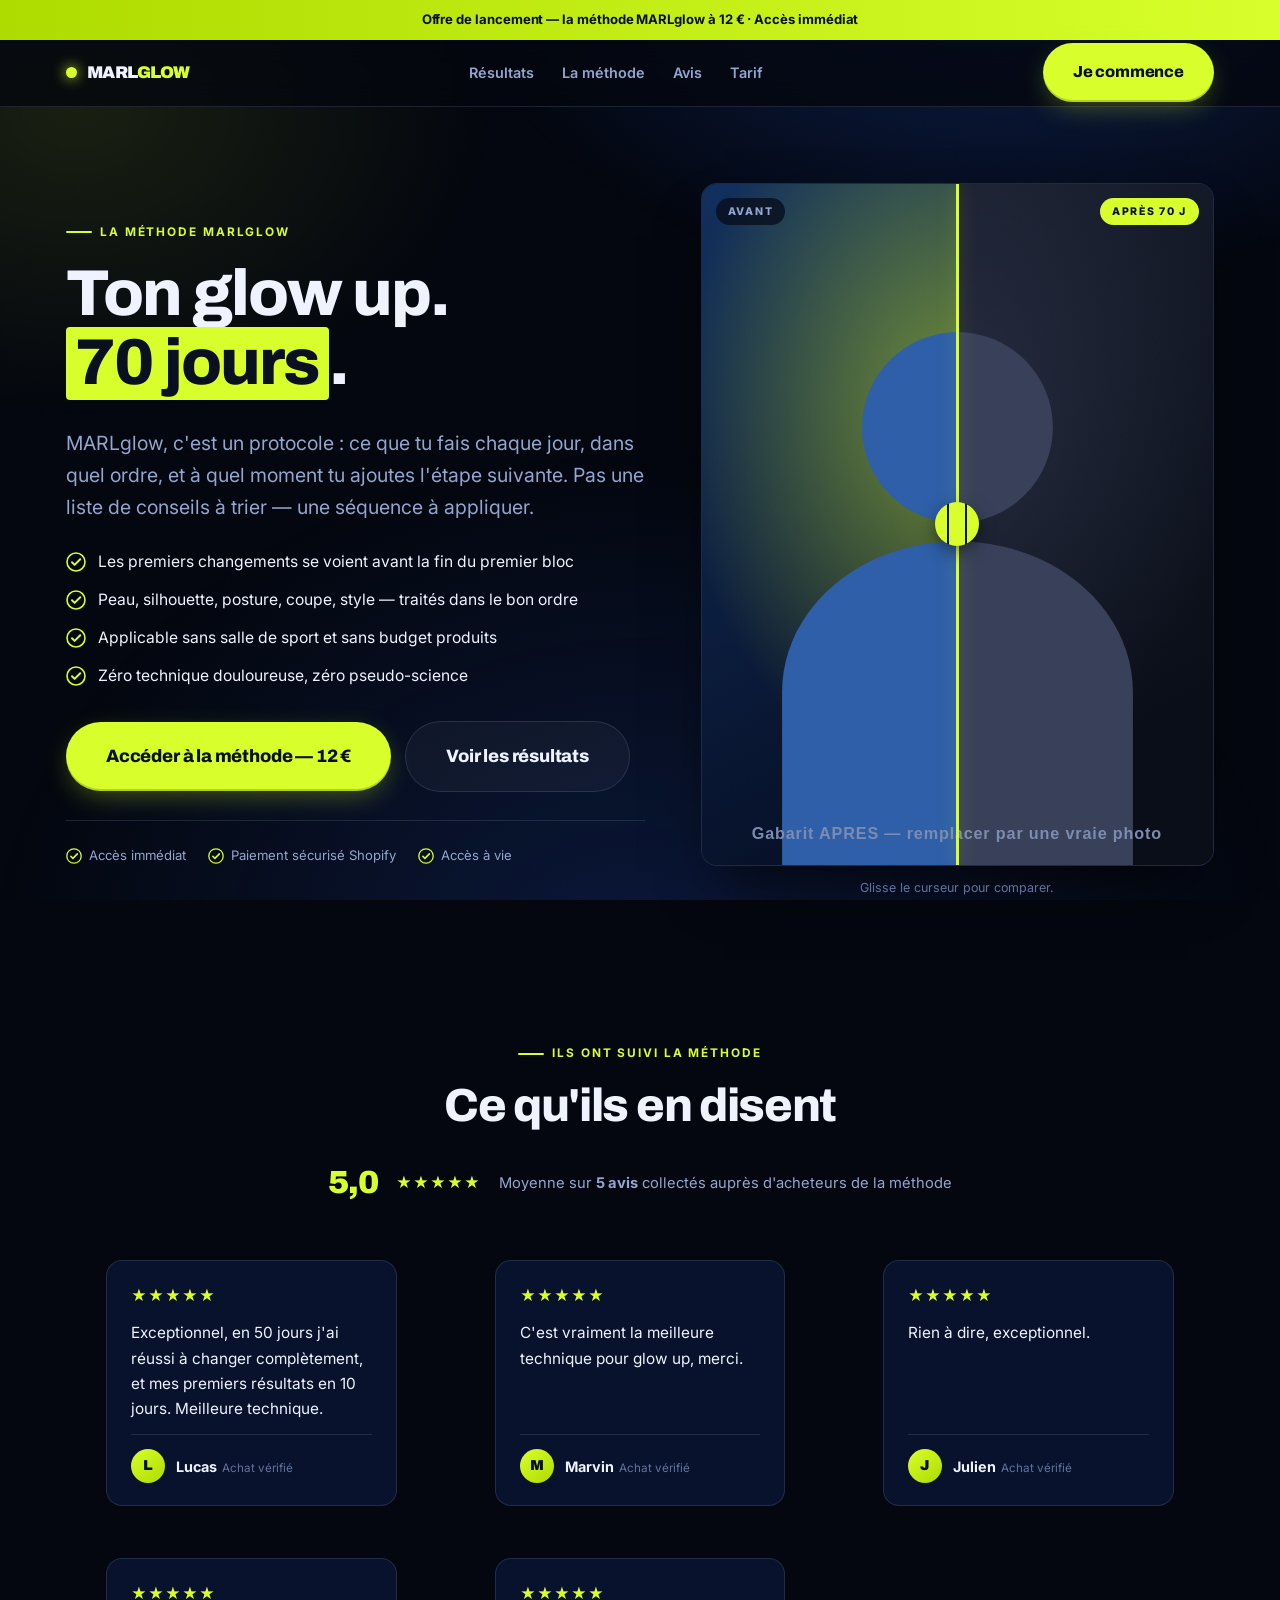
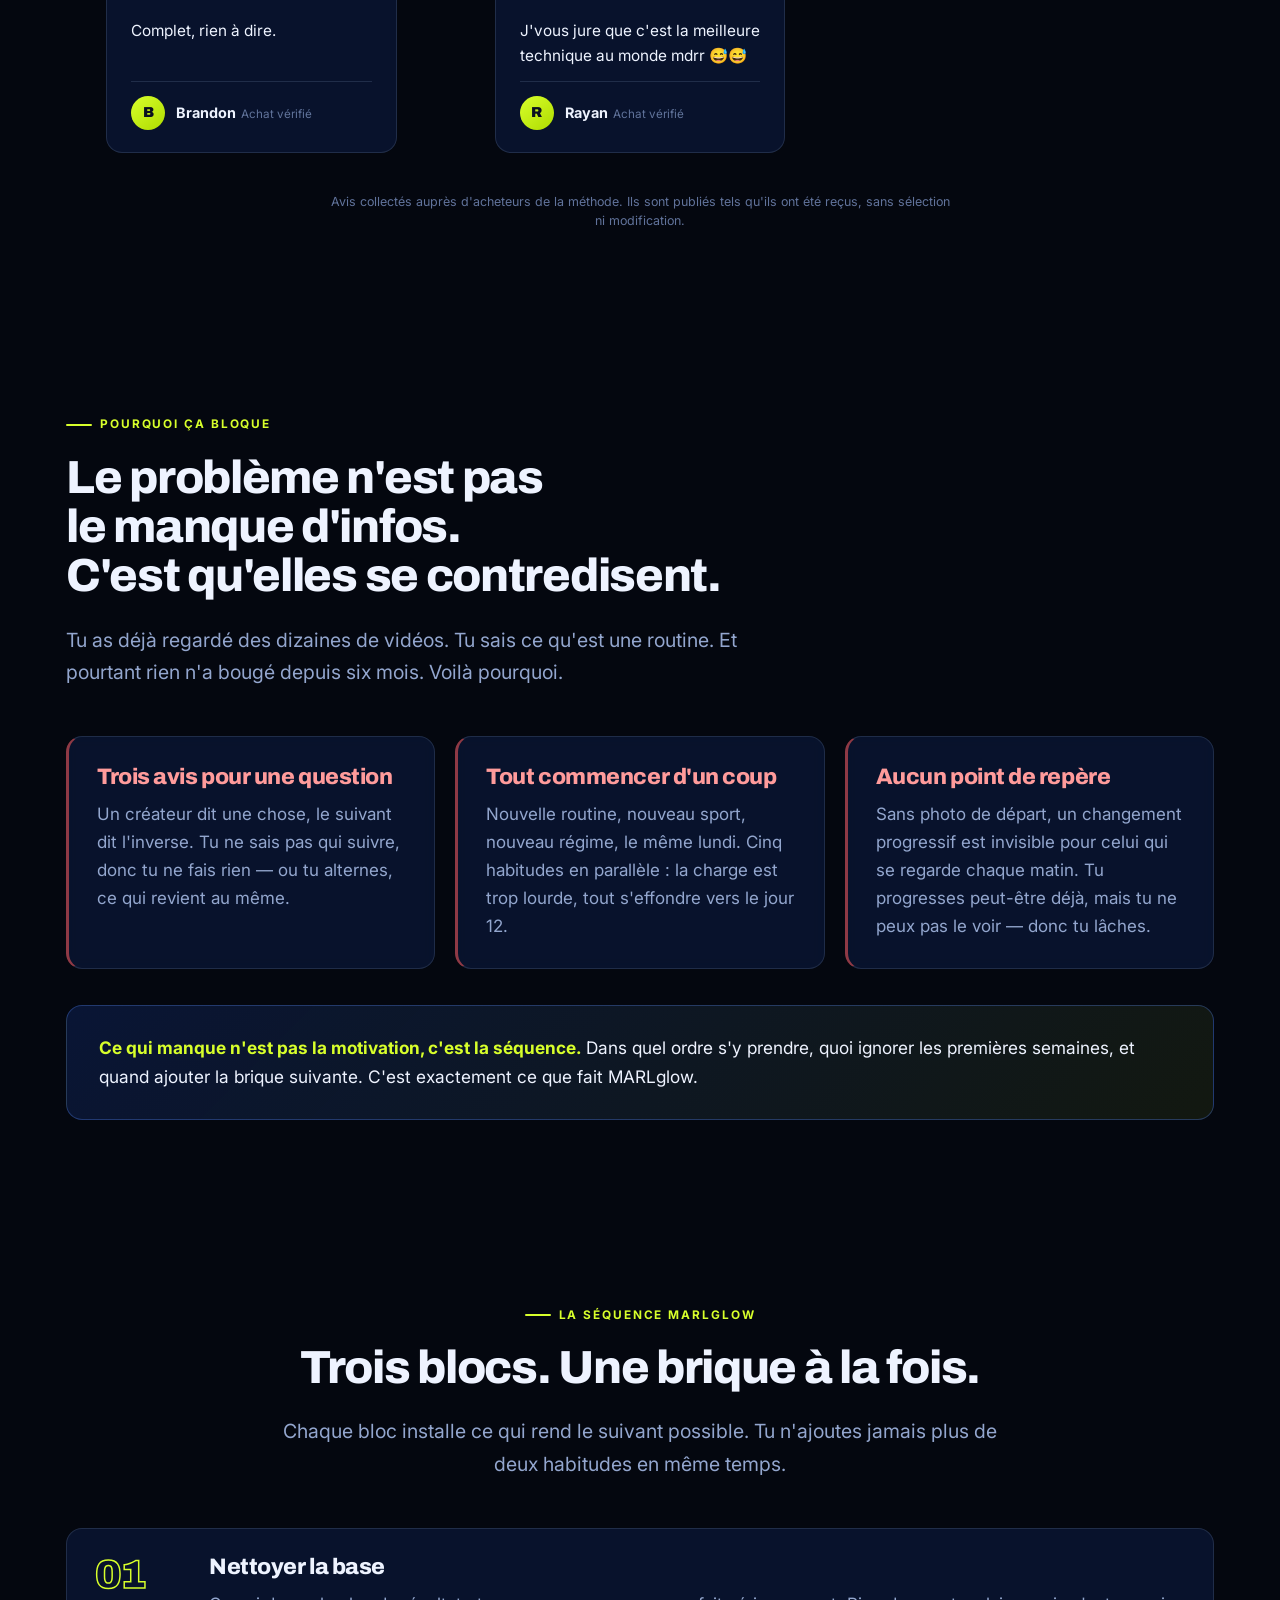
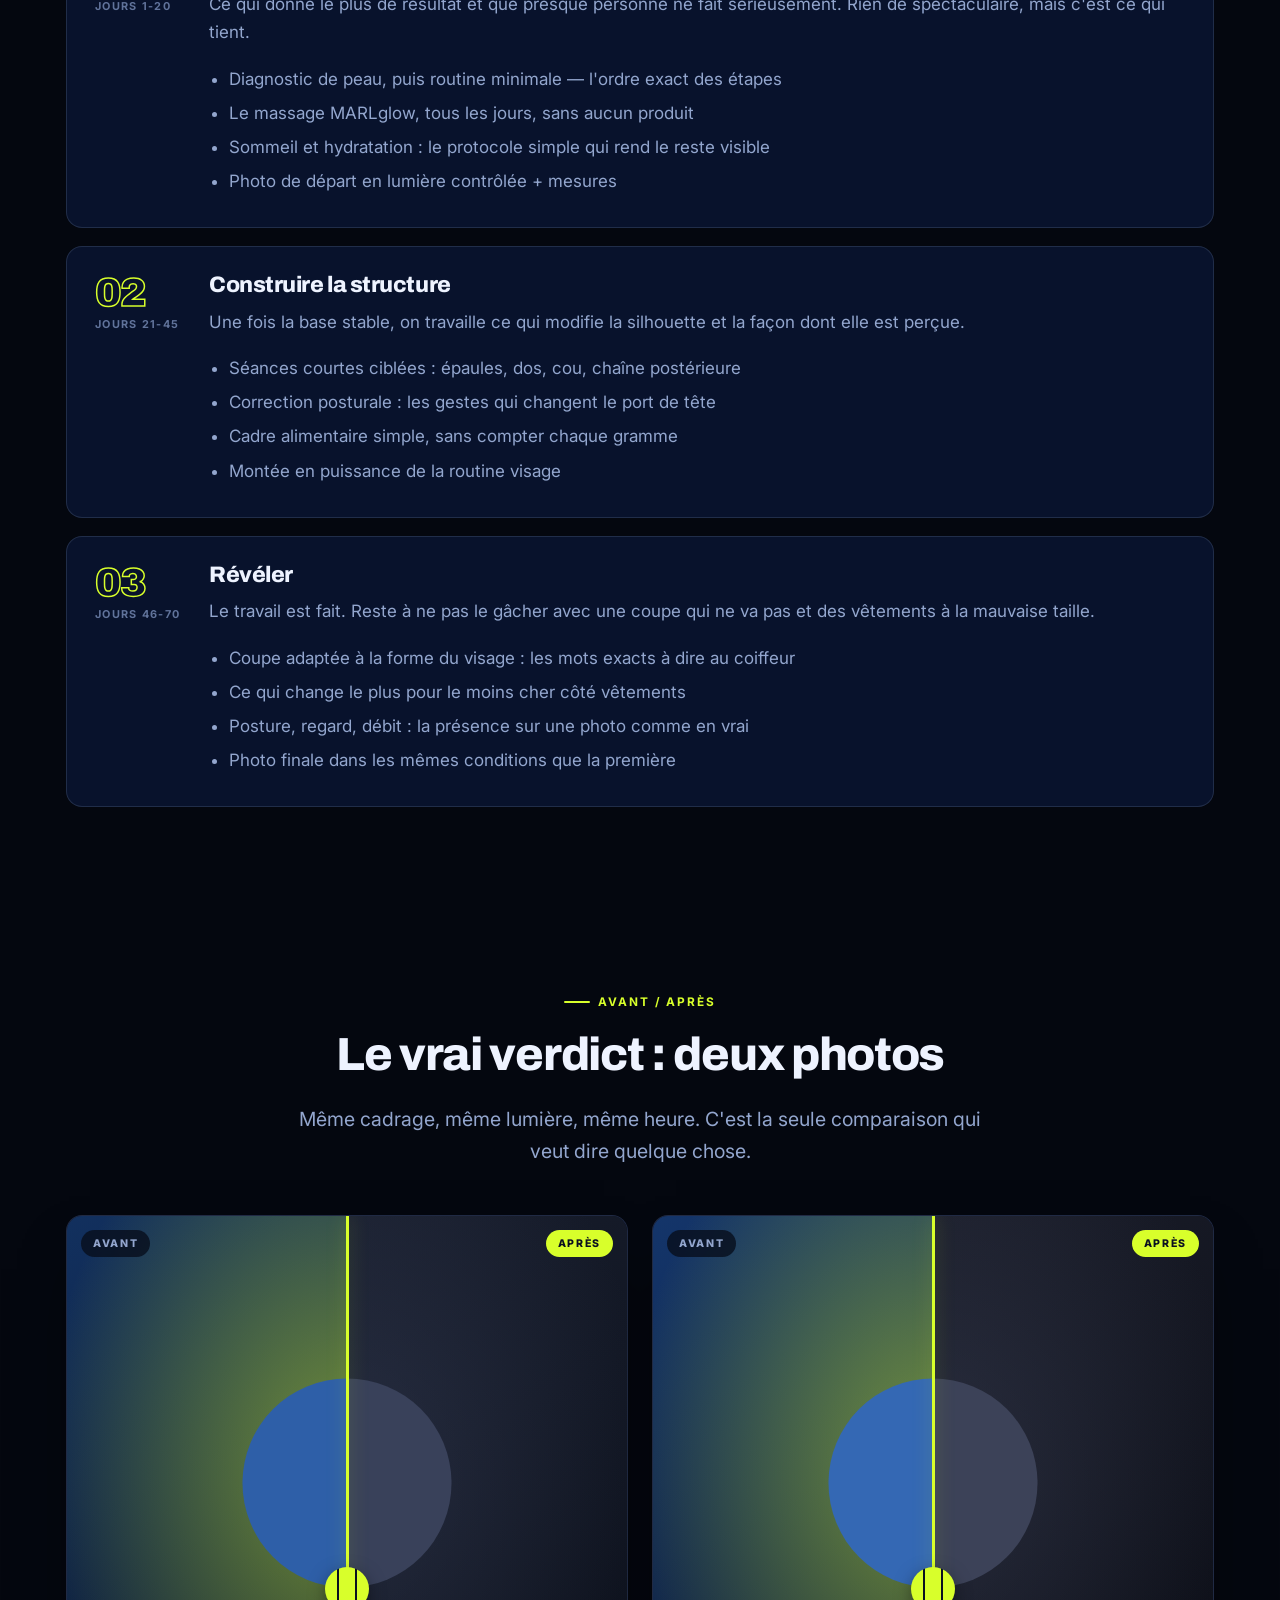
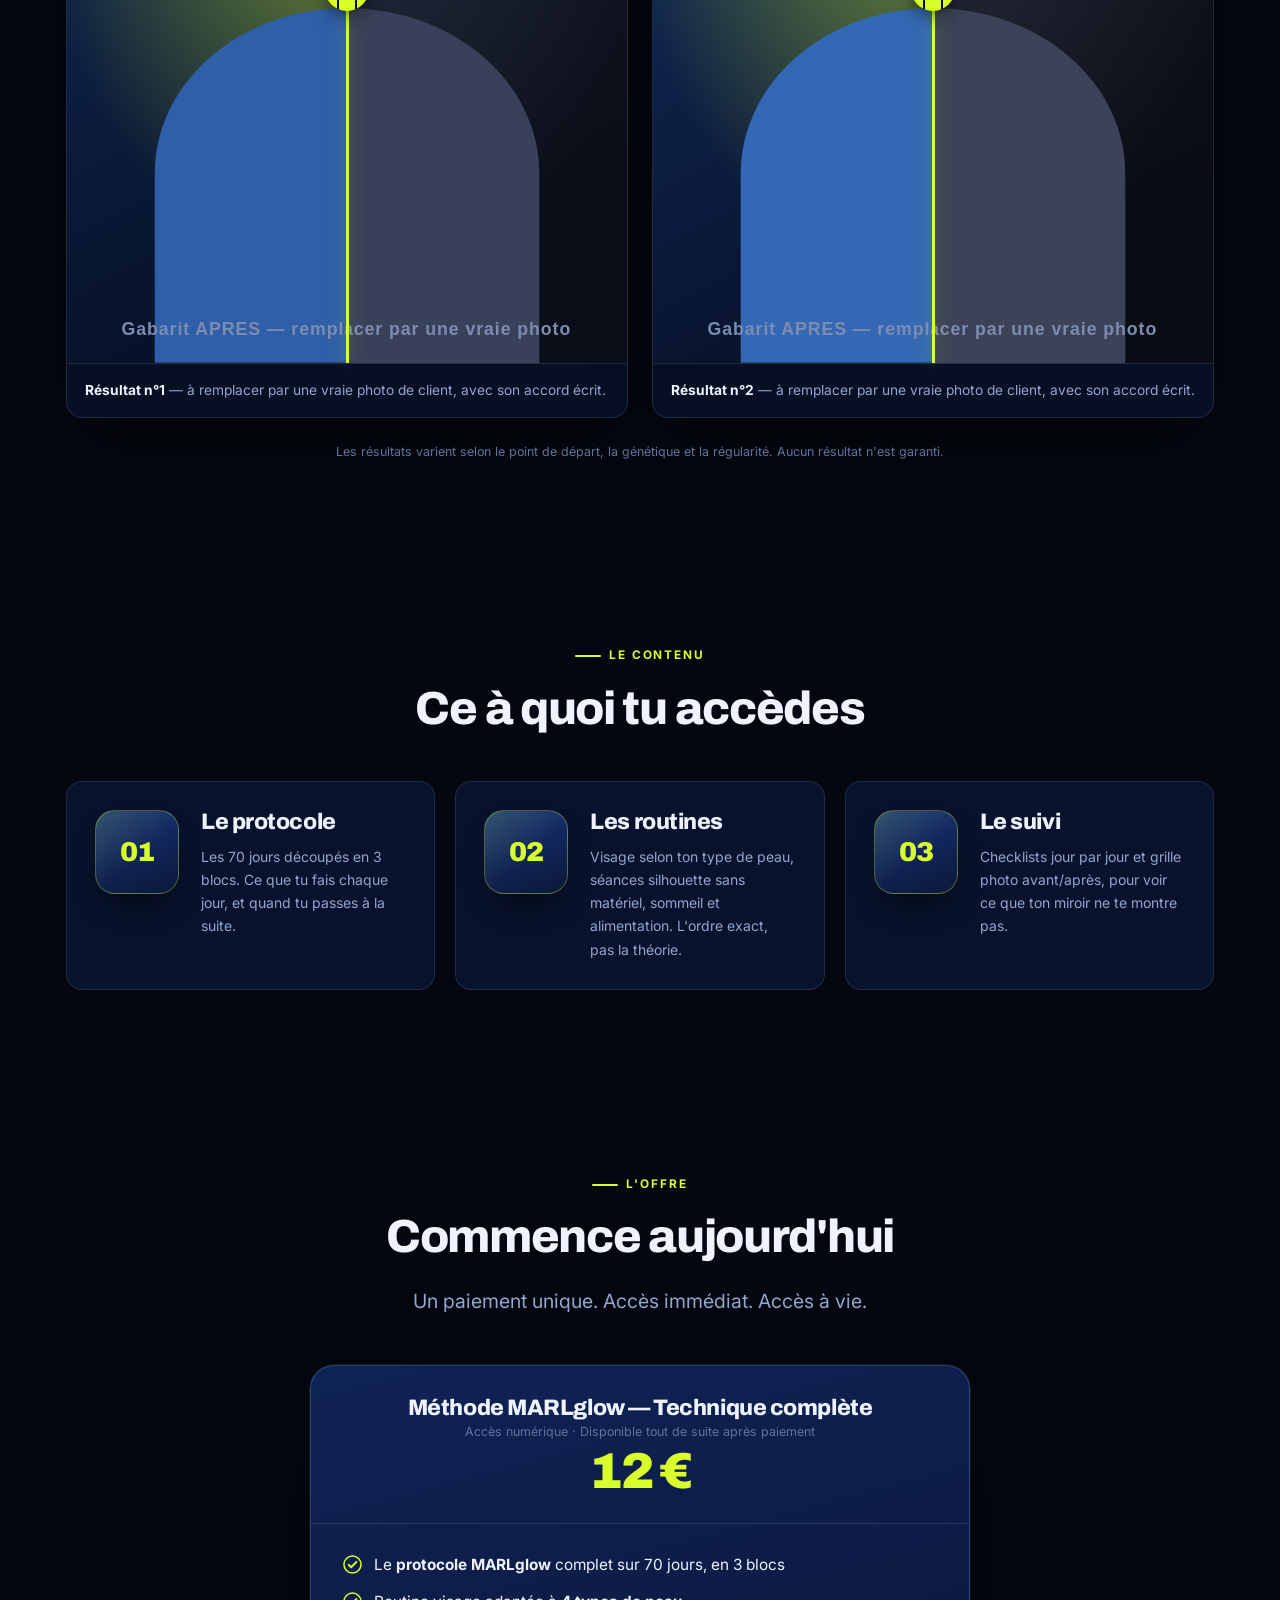
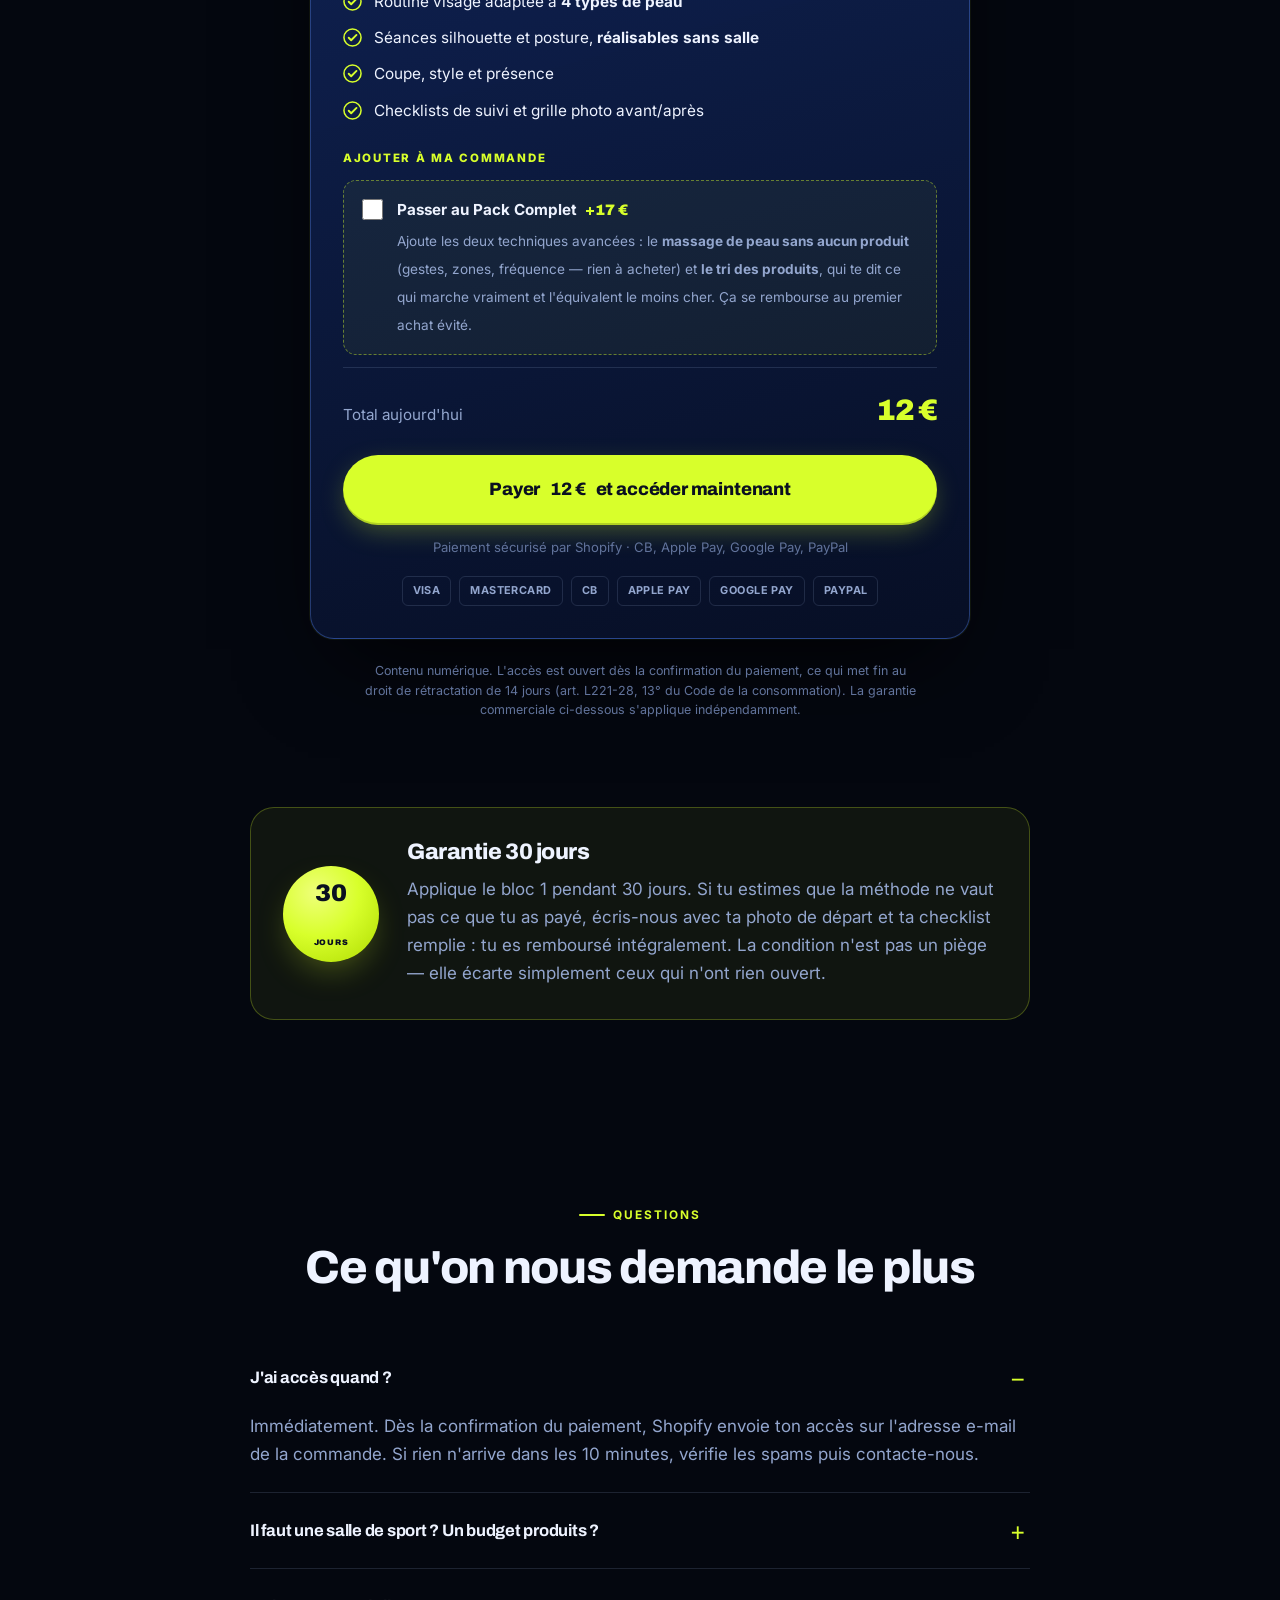
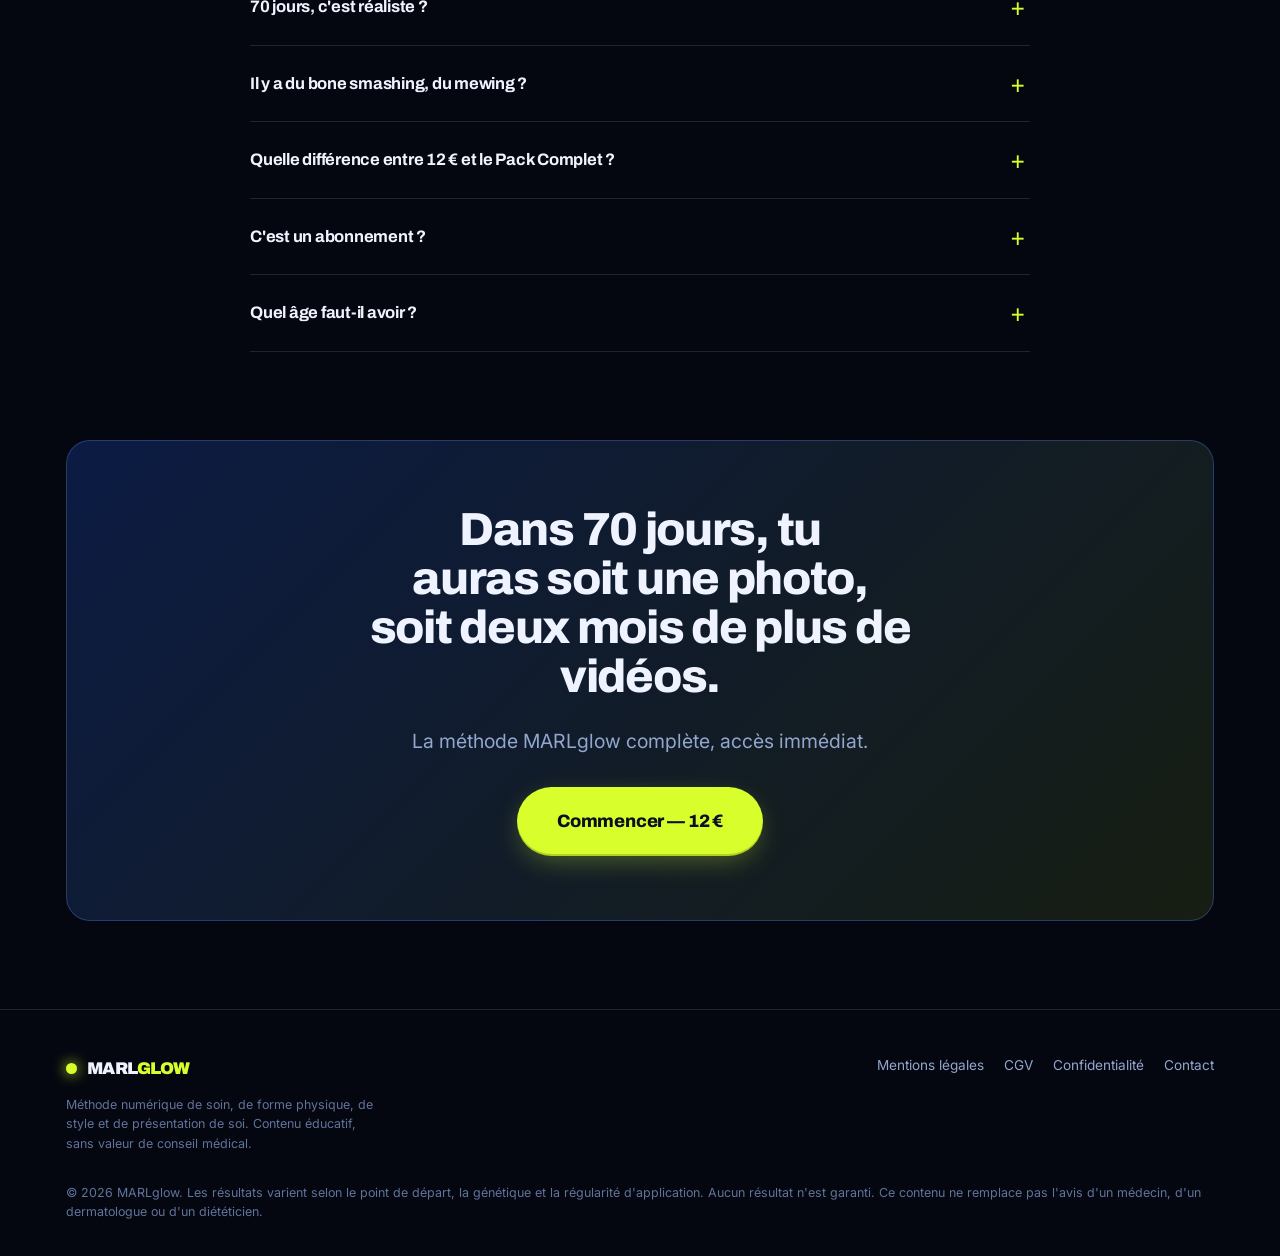
==== commit 472b11b9: "Repositionne le site sur la méthode MARLglow Le produit n'est plus présenté comme un ebook : le voca" ====
--- a/index.html
+++ b/index.html
@@ -3,13 +3,13 @@
 <head>
 <meta charset="utf-8">
 <meta name="viewport" content="width=device-width, initial-scale=1">
-<title>Lookmaxing Stars — Le Protocole 90 Jours</title>
-<meta name="description" content="Le plan complet sur 90 jours pour travailler peau, cheveux, silhouette, style et posture. Guides numériques, téléchargement immédiat.">
+<title>MARLglow — La méthode glow up en 70 jours</title>
+<meta name="description" content="La méthode MARLglow : le protocole glow up en 70 jours. Peau, silhouette, posture, style. Accès immédiat, 12 €.">
 <meta name="theme-color" content="#04070F">
 
 <meta property="og:type" content="website">
-<meta property="og:title" content="Lookmaxing Stars — Le Protocole 90 Jours">
-<meta property="og:description" content="Peau, cheveux, silhouette, style, posture. Un plan jour par jour, pas une liste de conseils.">
+<meta property="og:title" content="MARLglow — La méthode glow up en 70 jours">
+<meta property="og:description" content="Le protocole complet, appliqué jour après jour. Accès immédiat.">
 <meta property="og:locale" content="fr_FR">
 
 <link rel="preconnect" href="https://fonts.googleapis.com">
@@ -19,7 +19,6 @@
 </head>
 <body>
 
-<!-- Réutilisé par plusieurs sections : la coche fluo -->
 <svg width="0" height="0" style="position:absolute" aria-hidden="true">
   <symbol id="ico-check" viewBox="0 0 20 20">
     <circle cx="10" cy="10" r="9" fill="none" stroke="#D8FF2B" stroke-width="1.6"/>
@@ -28,19 +27,19 @@
 </svg>
 
 <div class="announce">
-  Lancement — <strong>-50 %</strong> sur le Protocole 90 Jours · Téléchargement immédiat
+  Offre de lancement — la méthode MARLglow à <strong>12 €</strong> · Accès immédiat
 </div>
 
 <nav class="nav">
   <div class="shell nav-inner">
     <a class="logo" href="#top">
-      <span class="logo-dot"></span>LOOKMAXING<span class="fluo">STARS</span>
+      <span class="logo-dot"></span><span>MARL<span class="fluo">GLOW</span></span>
     </a>
     <div class="nav-links">
+      <a href="#resultats">Résultats</a>
       <a href="#methode">La méthode</a>
-      <a href="#contenu">Le contenu</a>
+      <a href="#avis">Avis</a>
       <a href="#offre">Tarif</a>
-      <a href="#faq">FAQ</a>
     </div>
     <a class="btn btn-fluo" href="#offre">Je commence</a>
   </div>
@@ -50,65 +49,156 @@
 <section class="hero" id="top">
   <div class="shell hero-grid">
     <div>
-      <span class="eyebrow">Protocole 90 jours</span>
-      <h1>Arrête de deviner.<br>Suis un <span class="mark">plan</span>.</h1>
+      <span class="eyebrow">La méthode MARLglow</span>
+      <h1>Ton glow up.<br><span class="mark">70 jours</span>.</h1>
       <p class="lead">
-        Peau, cheveux, silhouette, style, posture. Tout ce qui est réellement
-        modifiable en 90 jours — organisé en un programme jour par jour, au lieu
-        de 400 vidéos qui se contredisent.
+        MARLglow, c'est un protocole : ce que tu fais chaque jour, dans quel
+        ordre, et à quel moment tu ajoutes l'étape suivante. Pas une liste de
+        conseils à trier — une séquence à appliquer.
       </p>
 
       <ul class="hero-bullets">
         <li><svg width="20" height="20"><use href="#ico-check"/></svg>
-          Un plan quotidien en 3 phases, pas une liste de conseils à trier</li>
+          Les premiers changements se voient avant la fin du premier bloc</li>
         <li><svg width="20" height="20"><use href="#ico-check"/></svg>
-          Routines peau adaptées à 4 types de peau, avec les actifs et l'ordre exact</li>
+          Peau, silhouette, posture, coupe, style — traités dans le bon ordre</li>
         <li><svg width="20" height="20"><use href="#ico-check"/></svg>
-          Entraînement et cadre nutritionnel orientés silhouette et posture</li>
+          Applicable sans salle de sport et sans budget produits</li>
         <li><svg width="20" height="20"><use href="#ico-check"/></svg>
-          Zéro pseudo-science, zéro technique dangereuse</li>
+          Zéro technique douloureuse, zéro pseudo-science</li>
       </ul>
 
       <div class="hero-cta">
-        <a class="btn btn-fluo btn-lg" href="#offre">Accéder au protocole — 47 €</a>
-        <a class="btn btn-ghost btn-lg" href="#contenu">Voir le contenu</a>
+        <a class="btn btn-fluo btn-lg" href="#offre">Accéder à la méthode — 12 €</a>
+        <a class="btn btn-ghost btn-lg" href="#resultats">Voir les résultats</a>
       </div>
 
       <div class="trust-row">
-        <span><svg width="16" height="16"><use href="#ico-check"/></svg> Téléchargement immédiat</span>
+        <span><svg width="16" height="16"><use href="#ico-check"/></svg> Accès immédiat</span>
         <span><svg width="16" height="16"><use href="#ico-check"/></svg> Paiement sécurisé Shopify</span>
-        <span><svg width="16" height="16"><use href="#ico-check"/></svg> Accès à vie + mises à jour</span>
-      </div>
-    </div>
-
-    <div class="stage" aria-hidden="true">
-      <div class="stack">
-        <div class="book-back b2"></div>
-        <div class="book-back b1"></div>
-        <div class="book">
-          <div class="book-sheen"></div>
-          <div class="book-kicker">Lookmaxing Stars</div>
-          <h2 class="book-title">PROTOCOLE<br>90 JOURS</h2>
-          <div class="book-sub">Peau · Cheveux · Silhouette · Style · Posture</div>
-        </div>
-        <div class="price-tag">47 €<em>au lieu de 97 €</em></div>
-        <div class="stack-shadow"></div>
-      </div>
+        <span><svg width="16" height="16"><use href="#ico-check"/></svg> Accès à vie</span>
+      </div>
+    </div>
+
+    <div>
+      <!-- Curseur avant / après : glisser pour révéler -->
+      <div class="compare-card">
+        <div class="compare" id="compare-hero">
+          <div class="compare-imgs">
+          <img src="assets/img/avant-1.svg" alt="Photo avant application de la méthode MARLglow" width="600" height="800">
+          <img class="compare-after" src="assets/img/apres-1.svg" alt="Photo après 70 jours de méthode MARLglow" width="600" height="800">
+        </div>
+        <span class="compare-tag before">AVANT</span>
+        <span class="compare-tag after">APRÈS 70 J</span>
+        <button class="compare-handle" type="button"
+                role="slider" aria-label="Comparer avant et après"
+                aria-valuemin="0" aria-valuemax="100" aria-valuenow="50"></button>
+      </div>
+      </div>
+      <p class="tiny" style="margin-top:12px;text-align:center">
+        Glisse le curseur pour comparer.
+      </p>
     </div>
   </div>
 </section>
 
 <div data-hero-end aria-hidden="true" style="height:1px"></div>
+
+<!-- ====================== AVIS ====================== -->
+<section id="avis" style="padding-top:40px">
+  <div class="shell">
+    <div class="section-head center" style="margin-bottom:26px">
+      <span class="eyebrow">Ils ont suivi la méthode</span>
+      <h2>Ce qu'ils en disent</h2>
+    </div>
+
+    <div class="reviews-summary">
+      <span class="score">5,0</span>
+      <span class="stars" aria-hidden="true">★★★★★</span>
+      <span>Moyenne sur <strong>5 avis</strong> collectés auprès d'acheteurs de la méthode</span>
+    </div>
+
+    <div class="reviews">
+      <figure class="review">
+        <div class="stars" aria-label="5 étoiles sur 5">★★★★★</div>
+        <blockquote><p>Exceptionnel, en 50 jours j'ai réussi à changer complètement, et mes premiers résultats en 10 jours. Meilleure technique.</p></blockquote>
+        <figcaption class="review-who">
+          <span class="review-avatar" aria-hidden="true">L</span>
+          <span>
+            <span class="review-name">Lucas</span>
+            <span class="review-meta">Achat vérifié</span>
+          </span>
+        </figcaption>
+      </figure>
+
+      <figure class="review">
+        <div class="stars" aria-label="5 étoiles sur 5">★★★★★</div>
+        <blockquote><p>C'est vraiment la meilleure technique pour glow up, merci.</p></blockquote>
+        <figcaption class="review-who">
+          <span class="review-avatar" aria-hidden="true">M</span>
+          <span>
+            <span class="review-name">Marvin</span>
+            <span class="review-meta">Achat vérifié</span>
+          </span>
+        </figcaption>
+      </figure>
+
+      <figure class="review">
+        <div class="stars" aria-label="5 étoiles sur 5">★★★★★</div>
+        <blockquote><p>Rien à dire, exceptionnel.</p></blockquote>
+        <figcaption class="review-who">
+          <span class="review-avatar" aria-hidden="true">J</span>
+          <span>
+            <span class="review-name">Julien</span>
+            <span class="review-meta">Achat vérifié</span>
+          </span>
+        </figcaption>
+      </figure>
+
+      <figure class="review">
+        <div class="stars" aria-label="5 étoiles sur 5">★★★★★</div>
+        <blockquote><p>Complet, rien à dire.</p></blockquote>
+        <figcaption class="review-who">
+          <span class="review-avatar" aria-hidden="true">B</span>
+          <span>
+            <span class="review-name">Brandon</span>
+            <span class="review-meta">Achat vérifié</span>
+          </span>
+        </figcaption>
+      </figure>
+
+      <figure class="review">
+        <div class="stars" aria-label="5 étoiles sur 5">★★★★★</div>
+        <blockquote><p>J'vous jure que c'est la meilleure technique au monde mdrr 😅😅</p></blockquote>
+        <figcaption class="review-who">
+          <span class="review-avatar" aria-hidden="true">R</span>
+          <span>
+            <span class="review-name">Rayan</span>
+            <span class="review-meta">Achat vérifié</span>
+          </span>
+        </figcaption>
+      </figure>
+    </div>
+
+    <p class="tiny" style="text-align:center;max-width:620px;margin:22px auto 0">
+      Avis collectés auprès d'acheteurs de la méthode. Ils sont publiés tels
+      qu'ils ont été reçus, sans sélection ni modification.
+      <!-- Obligation Omnibus (art. L121-4 20°) : dire si l'authenticité est
+           vérifiée et comment. Adapter cette phrase au procédé réel une fois
+           l'outil de collecte choisi. -->
+    </p>
+  </div>
+</section>
 
 <!-- ====================== PROBLÈME ====================== -->
 <section id="methode">
   <div class="shell">
     <div class="section-head">
-      <span class="eyebrow">Le vrai blocage</span>
+      <span class="eyebrow">Pourquoi ça bloque</span>
       <h2>Le problème n'est pas le manque d'infos.<br>C'est qu'elles se contredisent.</h2>
       <p class="lead">
-        Tu as déjà regardé des dizaines de vidéos. Tu sais ce qu'est une routine
-        skincare. Et pourtant rien n'a changé en six mois. Voilà pourquoi.
+        Tu as déjà regardé des dizaines de vidéos. Tu sais ce qu'est une routine.
+        Et pourtant rien n'a bougé depuis six mois. Voilà pourquoi.
       </p>
     </div>
 
@@ -116,97 +206,97 @@
       <div class="card pain-card">
         <h3>Trois avis pour une question</h3>
         <p class="dim">
-          Un créateur dit rétinol tous les soirs, un autre dit que ça détruit la
-          barrière cutanée. Tu ne sais pas qui suivre, donc tu ne fais rien — ou
-          tu alternes, ce qui revient au même.
+          Un créateur dit une chose, le suivant dit l'inverse. Tu ne sais pas
+          qui suivre, donc tu ne fais rien — ou tu alternes, ce qui revient au
+          même.
         </p>
       </div>
       <div class="card pain-card">
         <h3>Tout commencer d'un coup</h3>
         <p class="dim">
-          Nouvelle routine, nouveau programme salle, nouveau régime, le même lundi.
-          Cinq nouvelles habitudes en parallèle : la charge est trop lourde, tout
-          s'effondre vers le jour 12.
+          Nouvelle routine, nouveau sport, nouveau régime, le même lundi. Cinq
+          habitudes en parallèle : la charge est trop lourde, tout s'effondre
+          vers le jour 12.
         </p>
       </div>
       <div class="card pain-card">
         <h3>Aucun point de repère</h3>
         <p class="dim">
-          Sans photos datées ni mesures, un changement progressif est invisible
-          pour celui qui se regarde chaque matin. Tu progresses peut-être déjà,
-          mais tu n'as aucun moyen de le voir — donc tu abandonnes.
+          Sans photo de départ, un changement progressif est invisible pour
+          celui qui se regarde chaque matin. Tu progresses peut-être déjà, mais
+          tu ne peux pas le voir — donc tu lâches.
         </p>
       </div>
     </div>
 
     <div class="verdict">
       <strong class="fluo">Ce qui manque n'est pas la motivation, c'est la séquence.</strong>
-      Dans quel ordre s'y prendre, quoi ignorer les 30 premiers jours, et quand
-      ajouter la brique suivante. C'est exactement ce que fait ce protocole.
-    </div>
-  </div>
-</section>
-
-<!-- ====================== LES 3 PHASES ====================== -->
+      Dans quel ordre s'y prendre, quoi ignorer les premières semaines, et quand
+      ajouter la brique suivante. C'est exactement ce que fait MARLglow.
+    </div>
+  </div>
+</section>
+
+<!-- ====================== LES 3 BLOCS ====================== -->
 <section>
   <div class="shell">
     <div class="section-head center">
-      <span class="eyebrow">La séquence</span>
-      <h2>Trois phases. Une brique à la fois.</h2>
+      <span class="eyebrow">La séquence MARLglow</span>
+      <h2>Trois blocs. Une brique à la fois.</h2>
       <p class="lead">
-        Chaque phase installe ce qui rend la suivante possible. Tu n'ajoutes
+        Chaque bloc installe ce qui rend le suivant possible. Tu n'ajoutes
         jamais plus de deux habitudes en même temps.
       </p>
     </div>
 
     <div class="phases">
       <article class="phase">
-        <div class="phase-num">01<span class="phase-days">Jours 1-30</span></div>
+        <div class="phase-num">01<span class="phase-days">Jours 1-20</span></div>
         <div>
-          <h3>Les fondations invisibles</h3>
+          <h3>Nettoyer la base</h3>
           <p class="dim">
-            Ce qui donne 60 % du résultat et que presque personne ne fait
+            Ce qui donne le plus de résultat et que presque personne ne fait
             sérieusement. Rien de spectaculaire, mais c'est ce qui tient.
           </p>
           <ul>
-            <li>Diagnostic peau et mise en place d'une routine minimale (4 produits)</li>
-            <li>Sommeil : horaires fixes, lumière, température — protocole simple</li>
-            <li>Hydratation et base nutritionnelle : calories d'entretien, protéines</li>
-            <li>Photos J0 sous lumière contrôlée + mesures de départ</li>
+            <li>Diagnostic de peau, puis routine minimale — l'ordre exact des étapes</li>
+            <li>Le massage MARLglow, tous les jours, sans aucun produit</li>
+            <li>Sommeil et hydratation : le protocole simple qui rend le reste visible</li>
+            <li>Photo de départ en lumière contrôlée + mesures</li>
           </ul>
         </div>
       </article>
 
       <article class="phase">
-        <div class="phase-num">02<span class="phase-days">Jours 31-60</span></div>
+        <div class="phase-num">02<span class="phase-days">Jours 21-45</span></div>
         <div>
-          <h3>La structure</h3>
+          <h3>Construire la structure</h3>
           <p class="dim">
-            Une fois les fondations stables, on travaille ce qui modifie la
-            silhouette et la façon dont elle est perçue.
+            Une fois la base stable, on travaille ce qui modifie la silhouette
+            et la façon dont elle est perçue.
           </p>
           <ul>
-            <li>Programme 4 séances/semaine : épaules, dos, cou, chaîne postérieure</li>
-            <li>Correction posturale : les 6 exercices qui changent le port de tête</li>
-            <li>Recomposition : déficit ou surplus selon ton point de départ</li>
-            <li>Ajout des actifs ciblés sur la peau, une fois la barrière saine</li>
+            <li>Séances courtes ciblées : épaules, dos, cou, chaîne postérieure</li>
+            <li>Correction posturale : les gestes qui changent le port de tête</li>
+            <li>Cadre alimentaire simple, sans compter chaque gramme</li>
+            <li>Montée en puissance de la routine visage</li>
           </ul>
         </div>
       </article>
 
       <article class="phase">
-        <div class="phase-num">03<span class="phase-days">Jours 61-90</span></div>
+        <div class="phase-num">03<span class="phase-days">Jours 46-70</span></div>
         <div>
-          <h3>La présentation</h3>
+          <h3>Révéler</h3>
           <p class="dim">
             Le travail est fait. Reste à ne pas le gâcher avec une coupe qui ne
             va pas et des vêtements à la mauvaise taille.
           </p>
           <ul>
-            <li>Coupe de cheveux adaptée à la forme du visage : quoi demander, avec les mots exacts</li>
-            <li>Garde-robe de base et retouches : ce qui change le plus pour le moins cher</li>
-            <li>Langage corporel et voix : posture d'appui, débit, contact visuel</li>
-            <li>Photos J90 dans les mêmes conditions que J0 — le vrai verdict</li>
+            <li>Coupe adaptée à la forme du visage : les mots exacts à dire au coiffeur</li>
+            <li>Ce qui change le plus pour le moins cher côté vêtements</li>
+            <li>Posture, regard, débit : la présence sur une photo comme en vrai</li>
+            <li>Photo finale dans les mêmes conditions que la première</li>
           </ul>
         </div>
       </article>
@@ -214,25 +304,84 @@
   </div>
 </section>
 
-<!-- ====================== CE QUE TU REÇOIS ====================== -->
-<section id="contenu">
+<!-- ====================== RÉSULTATS ====================== -->
+<section id="resultats">
+  <div class="shell">
+    <div class="section-head center">
+      <span class="eyebrow">Avant / après</span>
+      <h2>Le vrai verdict : deux photos</h2>
+      <p class="lead">
+        Même cadrage, même lumière, même heure. C'est la seule comparaison qui
+        veut dire quelque chose.
+      </p>
+    </div>
+
+    <div class="compare-grid">
+      <div>
+        <div class="compare-card">
+          <div class="compare">
+            <div class="compare-imgs">
+            <img src="assets/img/avant-1.svg" alt="Premier résultat, photo avant" width="600" height="800" loading="lazy">
+            <img class="compare-after" src="assets/img/apres-1.svg" alt="Premier résultat, photo après 70 jours" width="600" height="800" loading="lazy">
+          </div>
+          <span class="compare-tag before">AVANT</span>
+          <span class="compare-tag after">APRÈS</span>
+          <button class="compare-handle" type="button" role="slider"
+                  aria-label="Comparer avant et après, premier résultat"
+                  aria-valuemin="0" aria-valuemax="100" aria-valuenow="50"></button>
+        </div>
+          <div class="compare-caption">
+            <strong>Résultat n°1</strong> — à remplacer par une vraie photo de client,
+            avec son accord écrit.
+          </div>
+        </div>
+      </div>
+
+      <div>
+        <div class="compare-card">
+          <div class="compare">
+            <div class="compare-imgs">
+            <img src="assets/img/avant-2.svg" alt="Second résultat, photo avant" width="600" height="800" loading="lazy">
+            <img class="compare-after" src="assets/img/apres-2.svg" alt="Second résultat, photo après 70 jours" width="600" height="800" loading="lazy">
+          </div>
+          <span class="compare-tag before">AVANT</span>
+          <span class="compare-tag after">APRÈS</span>
+          <button class="compare-handle" type="button" role="slider"
+                  aria-label="Comparer avant et après, second résultat"
+                  aria-valuemin="0" aria-valuemax="100" aria-valuenow="50"></button>
+        </div>
+          <div class="compare-caption">
+            <strong>Résultat n°2</strong> — à remplacer par une vraie photo de client,
+            avec son accord écrit.
+          </div>
+        </div>
+      </div>
+    </div>
+
+    <p class="tiny" style="text-align:center;max-width:620px;margin:24px auto 0">
+      Les résultats varient selon le point de départ, la génétique et la
+      régularité. Aucun résultat n'est garanti.
+    </p>
+  </div>
+</section>
+
+<!-- ====================== CONTENU ====================== -->
+<section>
   <div class="shell">
     <div class="section-head center">
       <span class="eyebrow">Le contenu</span>
-      <h2>Ce que tu reçois, concrètement</h2>
-      <p class="lead">Trois guides, livrés ensemble, téléchargeables tout de suite après le paiement.</p>
+      <h2>Ce à quoi tu accèdes</h2>
     </div>
 
     <div class="grid-3">
       <div class="card">
         <div class="deliverable">
-          <div class="mini-book">01</div>
+          <div class="step-badge">01</div>
           <div>
-            <h3>Protocole 90 Jours</h3>
+            <h3>Le protocole</h3>
             <p class="dim small">
-              ~120 pages. Le plan complet en 3 phases : skincare, entraînement,
-              nutrition, sommeil, posture. Avec checklists imprimables et grille
-              photo avant/après.
+              Les 70 jours découpés en 3 blocs. Ce que tu fais chaque jour, et
+              quand tu passes à la suite.
             </p>
           </div>
         </div>
@@ -240,13 +389,12 @@
 
       <div class="card">
         <div class="deliverable">
-          <div class="mini-book">02</div>
+          <div class="step-badge">02</div>
           <div>
-            <h3>Skin &amp; Grooming</h3>
+            <h3>Les routines</h3>
             <p class="dim small">
-              ~60 pages. Quels actifs fonctionnent vraiment, à quelle
-              concentration, dans quel ordre. 4 routines complètes + listes
-              d'achats à 30 €, 70 € et 150 €.
+              Visage selon ton type de peau, séances silhouette sans matériel,
+              sommeil et alimentation. L'ordre exact, pas la théorie.
             </p>
           </div>
         </div>
@@ -254,12 +402,12 @@
 
       <div class="card">
         <div class="deliverable">
-          <div class="mini-book">03</div>
+          <div class="step-badge">03</div>
           <div>
-            <h3>Style &amp; Silhouette</h3>
+            <h3>Le suivi</h3>
             <p class="dim small">
-              ~70 pages. Morphologie en 5 mesures, coupes qui corrigent les
-              proportions, 22 pièces qui font 80 % des tenues, palette couleurs.
+              Checklists jour par jour et grille photo avant/après, pour voir ce
+              que ton miroir ne te montre pas.
             </p>
           </div>
         </div>
@@ -268,104 +416,66 @@
   </div>
 </section>
 
-<!-- ====================== PREUVE SOCIALE ======================
-     Aucun avis n'est inventé ici : en France, publier de faux témoignages
-     est une pratique commerciale trompeuse (art. L121-2 et L132-2 du Code
-     de la consommation), et Meta/TikTok bannissent les comptes pub sur ce
-     motif. Le gabarit ci-dessous est prêt à recevoir de vrais avis, une
-     fois les premiers clients servis. Décommenter à ce moment-là.
-
-<section>
-  <div class="shell">
-    <div class="section-head center">
-      <span class="eyebrow">Retours clients</span>
-      <h2>Ce qu'en disent ceux qui ont suivi le plan</h2>
-    </div>
-    <div class="grid-3">
-      <div class="card">
-        <p>« Témoignage réel, mot pour mot, avec l'accord écrit de la personne. »</p>
-        <p class="tiny">— Prénom, âge · Achat vérifié le JJ/MM/AAAA</p>
-      </div>
-    </div>
-  </div>
-</section>
-====================================================================== -->
-
-<!-- ====================== OFFRE + ORDER BUMPS ====================== -->
+<!-- ====================== OFFRE + ORDER BUMP ====================== -->
 <section id="offre">
   <div class="shell">
     <div class="section-head center">
       <span class="eyebrow">L'offre</span>
-      <h2>Le pack complet, à moitié prix</h2>
-      <p class="lead">Un paiement unique. Accès immédiat. Mises à jour incluses à vie.</p>
-    </div>
-
-    <div class="offer" data-offer="protocole">
+      <h2>Commence aujourd'hui</h2>
+      <p class="lead">Un paiement unique. Accès immédiat. Accès à vie.</p>
+    </div>
+
+    <div class="offer" data-offer="marlglow">
       <div class="offer-head">
-        <h3 style="margin-bottom:2px">Protocole Lookmax 90 Jours</h3>
-        <p class="tiny" style="margin:0">Les 3 guides · PDF + Notion · Téléchargement immédiat</p>
+        <h3 style="margin-bottom:2px">Méthode MARLglow — Technique complète</h3>
+        <p class="tiny" style="margin:0">Accès numérique · Disponible tout de suite après paiement</p>
         <div class="offer-price">
-          <span class="now">47 €</span>
-          <span class="was">97 €</span>
+          <span class="now">12 €</span>
         </div>
       </div>
 
       <div class="offer-body">
         <ul class="offer-list">
           <li><svg width="19" height="19"><use href="#ico-check"/></svg>
-            <span><strong>Protocole 90 Jours</strong> — le plan complet en 3 phases (~120 p.)</span></li>
+            <span>Le <strong>protocole MARLglow</strong> complet sur 70 jours, en 3 blocs</span></li>
           <li><svg width="19" height="19"><use href="#ico-check"/></svg>
-            <span><strong>Skin &amp; Grooming Blueprint</strong> — routines et actifs (~60 p.)</span></li>
+            <span>Routine visage adaptée à <strong>4 types de peau</strong></span></li>
           <li><svg width="19" height="19"><use href="#ico-check"/></svg>
-            <span><strong>Style &amp; Silhouette</strong> — morphologie et garde-robe (~70 p.)</span></li>
+            <span>Séances silhouette et posture, <strong>réalisables sans salle</strong></span></li>
           <li><svg width="19" height="19"><use href="#ico-check"/></svg>
-            <span>Checklists imprimables et grille photo avant/après</span></li>
+            <span>Coupe, style et présence</span></li>
           <li><svg width="19" height="19"><use href="#ico-check"/></svg>
-            <span>Mises à jour futures offertes</span></li>
+            <span>Checklists de suivi et grille photo avant/après</span></li>
         </ul>
 
-        <!-- Les order bumps : cochés ici, ils partent dans le même panier
-             et le même paiement. Aucune app requise. -->
+        <!-- Order bump : coché ici, il part dans le même panier et le même
+             paiement, via le permalien construit par checkout.js. -->
         <div class="bumps-label">Ajouter à ma commande</div>
 
         <label class="bump">
-          <input type="checkbox" data-bump="photo">
+          <input type="checkbox" data-bump="pack">
           <span>
             <span class="bump-title">
-              Pack Photo &amp; Posture
+              Passer au Pack Complet
               <span class="bump-price">+17 €</span>
-              <span class="bump-was">34 €</span>
             </span>
             <span class="bump-desc">
-              60 poses annotées et les réglages photo qui évitent la déformation
-              du selfie. Le plus gros écart visible entre deux photos du même
-              visage vient de là.
+              Ajoute les deux techniques avancées : le <strong>massage de peau
+              sans aucun produit</strong> (gestes, zones, fréquence — rien à
+              acheter) et <strong>le tri des produits</strong>, qui te dit ce
+              qui marche vraiment et l'équivalent le moins cher. Ça se
+              rembourse au premier achat évité.
             </span>
           </span>
         </label>
 
-        <label class="bump">
-          <input type="checkbox" data-bump="tracker">
-          <span>
-            <span class="bump-title">
-              Tracker 90 Jours (Notion)
-              <span class="bump-price">+12 €</span>
-              <span class="bump-was">24 €</span>
-            </span>
-            <span class="bump-desc">
-              Le tableau de bord qui fait que tu ne lâches pas au jour 12 :
-              séries, rappels photo, suivi des mesures.
-            </span>
-          </span>
-        </label>
-
         <div class="total-row">
           <span class="dim">Total aujourd'hui</span>
-          <strong data-total>47 €</strong>
+          <strong data-total>12 €</strong>
         </div>
 
         <a class="btn btn-fluo btn-lg btn-full" href="#" data-checkout>
-          Payer <span data-btn-price>47 €</span> et accéder maintenant
+          Payer <span data-btn-price>12 €</span> et accéder maintenant
         </a>
         <span class="btn-sub">
           Paiement sécurisé par Shopify · CB, Apple Pay, Google Pay, PayPal
@@ -379,10 +489,10 @@
     </div>
 
     <p class="tiny" style="text-align:center;max-width:560px;margin:22px auto 0">
-      Produits numériques. L'accès au téléchargement est ouvert dès la
-      confirmation du paiement, ce qui met fin au droit de rétractation de
-      14 jours (art. L221-28, 13° du Code de la consommation). La garantie
-      commerciale ci-dessous s'applique indépendamment.
+      Contenu numérique. L'accès est ouvert dès la confirmation du paiement, ce
+      qui met fin au droit de rétractation de 14 jours (art. L221-28, 13° du
+      Code de la consommation). La garantie commerciale ci-dessous s'applique
+      indépendamment.
     </p>
   </div>
 </section>
@@ -395,8 +505,8 @@
       <div>
         <h3>Garantie 30 jours</h3>
         <p class="dim" style="margin:0">
-          Applique la phase 1 pendant 30 jours. Si tu estimes que le contenu ne
-          vaut pas ce que tu as payé, écris-nous avec tes photos J0 et ta
+          Applique le bloc 1 pendant 30 jours. Si tu estimes que la méthode ne
+          vaut pas ce que tu as payé, écris-nous avec ta photo de départ et ta
           checklist remplie : tu es remboursé intégralement. La condition n'est
           pas un piège — elle écarte simplement ceux qui n'ont rien ouvert.
         </p>
@@ -415,69 +525,68 @@
 
     <div class="faq">
       <details open>
-        <summary>Je reçois les guides quand ?</summary>
+        <summary>J'ai accès quand ?</summary>
         <p>
-          Immédiatement. Dès la confirmation du paiement, Shopify envoie les
-          liens de téléchargement sur l'adresse e-mail de la commande. Si
-          l'e-mail n'arrive pas dans les 10 minutes, vérifie les spams puis
-          contacte-nous.
+          Immédiatement. Dès la confirmation du paiement, Shopify envoie ton
+          accès sur l'adresse e-mail de la commande. Si rien n'arrive dans les
+          10 minutes, vérifie les spams puis contacte-nous.
         </p>
       </details>
 
       <details>
-        <summary>Est-ce que ça marche si je n'ai jamais mis les pieds en salle ?</summary>
+        <summary>Il faut une salle de sport ? Un budget produits ?</summary>
         <p>
-          Oui. La phase 1 ne contient aucun entraînement : elle installe le
-          sommeil, la peau et la base nutritionnelle. Le programme salle
-          n'arrive qu'au jour 31, avec une version pour débutants complets et
-          une version à faire chez soi sans matériel.
+          Non aux deux. Les séances du bloc 2 ont une version sans matériel,
+          faisable chez toi. Et le massage MARLglow ne demande aucun produit —
+          uniquement tes mains. Si tu veux acheter, le Pack Complet te dit quoi
+          prendre et surtout quoi éviter.
         </p>
       </details>
 
       <details>
-        <summary>Il y a du « bone smashing », du mewing, ce genre de choses ?</summary>
+        <summary>70 jours, c'est réaliste ?</summary>
         <p>
-          Non, et c'est volontaire. Ces techniques n'ont pas de preuve sérieuse
-          et certaines sont franchement dangereuses. Le protocole couvre ce qui
-          est réellement modifiable en 90 jours : la peau, le poids, la masse
-          musculaire, la posture, les cheveux, le style et la présence. C'est
-          déjà l'essentiel de l'écart entre deux photos.
+          Ça dépend de ton point de départ. Le sommeil, la posture, la coupe et
+          le style se voient en quelques semaines. La peau demande un vrai cycle
+          pour se renouveler. Une transformation physique importante dépasse les
+          70 jours — la méthode la démarre proprement, elle ne la termine pas.
+          On préfère le dire.
         </p>
       </details>
 
       <details>
-        <summary>90 jours, c'est réaliste ?</summary>
+        <summary>Il y a du bone smashing, du mewing ?</summary>
         <p>
-          Cela dépend du point de départ. Le sommeil, la posture, la coupe et le
-          style donnent un résultat visible en quelques semaines. La peau demande
-          6 à 12 semaines pour un vrai cycle. Une recomposition corporelle
-          significative dépasse les 90 jours — le protocole la démarre
-          proprement, il ne la termine pas. On préfère le dire.
+          Non, et c'est volontaire. Ces techniques n'ont aucune preuve sérieuse
+          et certaines sont dangereuses. MARLglow travaille ce qui est réellement
+          modifiable en 70 jours : la peau, la silhouette, la posture, les
+          cheveux, le style et la présence. C'est déjà l'essentiel de l'écart
+          entre deux photos.
+        </p>
+      </details>
+
+      <details>
+        <summary>Quelle différence entre 12 € et le Pack Complet ?</summary>
+        <p>
+          À 12 €, tu as la méthode MARLglow entière — le protocole complet sur
+          70 jours. Le Pack Complet ajoute deux techniques avancées : le massage
+          de peau sans produit, et le tri des produits du marché. Rien n'est
+          retiré de la méthode de base.
+        </p>
+      </details>
+
+      <details>
+        <summary>C'est un abonnement ?</summary>
+        <p>
+          Non. Paiement unique, accès à vie, aucun prélèvement récurrent.
         </p>
       </details>
 
       <details>
         <summary>Quel âge faut-il avoir ?</summary>
         <p>
-          Le contenu vise les 16-35 ans. Les achats sur la boutique sont
-          réservés aux personnes majeures ; en dessous de 18 ans, la commande
-          doit être passée par un parent ou tuteur.
-        </p>
-      </details>
-
-      <details>
-        <summary>C'est un abonnement ?</summary>
-        <p>
-          Non. Paiement unique, accès à vie, aucun prélèvement récurrent. Les
-          mises à jour des guides sont incluses.
-        </p>
-      </details>
-
-      <details>
-        <summary>Quels moyens de paiement ?</summary>
-        <p>
-          Carte bancaire, Apple Pay, Google Pay et PayPal, via le checkout
-          sécurisé de Shopify. Aucune donnée bancaire ne transite par ce site.
+          Les achats sont réservés aux personnes majeures. En dessous de 18 ans,
+          la commande doit être passée par un parent ou tuteur.
         </p>
       </details>
     </div>
@@ -489,12 +598,12 @@
   <div class="shell">
     <div class="final-cta">
       <h2 style="max-width:680px;margin-inline:auto">
-        Dans 90 jours, tu auras soit une photo J90,<br>soit trois mois de plus de vidéos.
+        Dans 70 jours, tu auras soit une photo,<br>soit deux mois de plus de vidéos.
       </h2>
       <p class="lead" style="max-width:520px;margin:0 auto 30px">
-        Le protocole complet, les trois guides, accès immédiat.
+        La méthode MARLglow complète, accès immédiat.
       </p>
-      <a class="btn btn-fluo btn-lg" href="#offre">Commencer — 47 €</a>
+      <a class="btn btn-fluo btn-lg" href="#offre">Commencer — 12 €</a>
     </div>
   </div>
 </section>
@@ -504,10 +613,10 @@
     <div class="foot-grid">
       <div style="max-width:320px">
         <a class="logo" href="#top" style="margin-bottom:12px">
-          <span class="logo-dot"></span>LOOKMAXING<span class="fluo">STARS</span>
+          <span class="logo-dot"></span><span>MARL<span class="fluo">GLOW</span></span>
         </a>
         <p class="tiny">
-          Guides numériques sur le soin, la forme physique, le style et la
+          Méthode numérique de soin, de forme physique, de style et de
           présentation de soi. Contenu éducatif, sans valeur de conseil médical.
         </p>
       </div>
@@ -519,8 +628,8 @@
       </div>
     </div>
     <p class="tiny">
-      © <span id="year">2026</span> Lookmaxing Stars. Les résultats varient selon
-      le point de départ, la génétique et la régularité d'application. Aucun
+      © <span id="year">2026</span> MARLglow. Les résultats varient selon le
+      point de départ, la génétique et la régularité d'application. Aucun
       résultat n'est garanti. Ce contenu ne remplace pas l'avis d'un médecin,
       d'un dermatologue ou d'un diététicien.
     </p>
@@ -529,14 +638,15 @@
 
 <div class="sticky-buy">
   <div>
-    <div class="sb-price" data-sticky-price>47 €</div>
-    <div class="sb-label">Protocole 90 Jours</div>
+    <div class="sb-price" data-sticky-price>12 €</div>
+    <div class="sb-label">Méthode MARLglow</div>
   </div>
   <a class="btn btn-fluo" href="#offre">Je commence</a>
 </div>
 
 <script src="shopify/config.js"></script>
 <script src="assets/js/checkout.js"></script>
+<script src="assets/js/compare.js"></script>
 <script>document.getElementById('year').textContent = new Date().getFullYear();</script>
 </body>
 </html>
--- a/assets/css/style.css
+++ b/assets/css/style.css
@@ -85,7 +85,14 @@
   z-index: 1;
 }
 
-section { position: relative; z-index: 1; padding-block: 88px; }
+section {
+  position: relative;
+  z-index: 1;
+  padding-block: 88px;
+  /* La barre de navigation est collante : sans cette marge, cliquer une
+     ancre du menu place le titre derrière elle. */
+  scroll-margin-top: 66px;
+}
 
 @media (max-width: 720px) { section { padding-block: 60px; } }
 
@@ -307,158 +314,103 @@
 }
 .trust-row span { display: inline-flex; align-items: center; gap: 7px; }
 
-/* ---------- Mockups 3D (CSS transforms, pas des rendus photo) ---------- */
-
-.stage {
-  perspective: 1500px;
-  perspective-origin: 52% 42%;
+/* ---------- Comparatif avant / après ---------- */
+
+.compare-grid {
   display: grid;
-  place-items: center;
-  min-height: 430px;
-}
-
-.stack {
+  grid-template-columns: repeat(2, 1fr);
+  gap: 24px;
+}
+@media (max-width: 760px) { .compare-grid { grid-template-columns: 1fr; } }
+
+/* Le curseur révèle l'image « après » en rognant sa largeur.
+   Les deux images se superposent en grille, jamais en absolu :
+   la hauteur suit donc naturellement le ratio de la photo. */
+/* La carte porte le cadre ; .compare ne contient que la zone image, pour
+   que la poignée ne déborde pas sur la légende. */
+.compare-card {
+  border-radius: var(--radius);
+  overflow: hidden;
+  border: 1px solid var(--line);
+  background: var(--navy-900);
+  box-shadow: 0 30px 60px -24px rgba(0, 0, 0, .8);
+}
+
+.compare {
   position: relative;
-  transform-style: preserve-3d;
-  transform: rotateX(8deg) rotateY(-21deg);
-  animation: float 7s ease-in-out infinite;
-}
-
-@keyframes float {
-  0%, 100% { transform: rotateX(8deg) rotateY(-21deg) translateY(0); }
-  50%      { transform: rotateX(8deg) rotateY(-17deg) translateY(-14px); }
-}
-
-@media (prefers-reduced-motion: reduce) {
-  .stack { animation: none; }
-  html { scroll-behavior: auto; }
-}
-
-/* Un « livre » = couverture + tranche + épaisseur de pages, en 3D réelle. */
-.book {
-  position: relative;
-  width: 252px;
-  height: 344px;
-  transform-style: preserve-3d;
-  border-radius: 3px 8px 8px 3px;
-  background:
-    linear-gradient(118deg, rgba(255,255,255,.16) 0%, transparent 42%),
-    linear-gradient(160deg, var(--navy-600) 0%, var(--navy-800) 58%, var(--ink) 100%);
-  box-shadow:
-    0 44px 70px -22px rgba(0, 0, 0, .78),
-    0 0 0 1px rgba(255, 255, 255, .08) inset;
-  padding: 26px 24px;
-  display: flex;
-  flex-direction: column;
-}
-
-/* Tranche : fine bande fluo rabattue vers l'arrière à gauche */
-.book::before {
+  touch-action: pan-y;
+  user-select: none;
+  -webkit-user-select: none;
+  line-height: 0;
+}
+
+.compare-imgs { display: grid; }
+.compare-imgs > * { grid-area: 1 / 1; }
+.compare img { width: 100%; height: auto; display: block; pointer-events: none; }
+
+.compare-after {
+  /* Piloté par --pos (0 → 100) depuis le JS. */
+  clip-path: inset(0 calc(100% - var(--pos, 50%)) 0 0);
+}
+
+.compare-tag {
+  position: absolute;
+  top: 14px;
+  /* .compare est en line-height 0 pour coller aux images : les pastilles
+     doivent retrouver une hauteur de ligne normale. */
+  line-height: 1.45;
+  font-size: .66rem;
+  font-weight: 800;
+  letter-spacing: .16em;
+  padding: 6px 12px;
+  border-radius: 999px;
+  backdrop-filter: blur(6px);
+  -webkit-backdrop-filter: blur(6px);
+  pointer-events: none;
+}
+.compare-tag.before { left: 14px; background: rgba(8,14,28,.8); color: var(--muted); }
+.compare-tag.after  { right: 14px; background: var(--fluo); color: #0A1020; }
+
+/* Poignée verticale */
+.compare-handle {
+  position: absolute;
+  top: 0; bottom: 0;
+  left: var(--pos, 50%);
+  width: 3px;
+  margin-left: -1.5px;
+  background: var(--fluo);
+  box-shadow: 0 0 18px var(--fluo-glow);
+  cursor: ew-resize;
+  border: 0;
+  padding: 0;
+}
+.compare-handle::after {
   content: '';
   position: absolute;
-  top: 0; bottom: 0;
-  left: 0;
-  width: 19px;
-  transform: rotateY(-90deg);
-  transform-origin: left center;
-  background: linear-gradient(180deg, var(--fluo-deep), #7FA000 60%, #4E6400);
-  border-radius: 2px;
-}
-
-/* Épaisseur des pages, côté droit */
-.book::after {
-  content: '';
-  position: absolute;
-  top: 8px; bottom: 8px;
-  right: 0;
-  width: 9px;
-  transform: rotateY(90deg);
-  transform-origin: right center;
-  background: repeating-linear-gradient(
-    180deg,
-    #C3CEE2 0px, #C3CEE2 2px,
-    #8E9CB8 2px, #8E9CB8 3px
-  );
-  filter: brightness(.82);
-  border-radius: 1px;
-}
-
-/* Reflet vitré balayant la couverture */
-.book-sheen {
-  position: absolute;
-  inset: 0;
-  border-radius: inherit;
-  background: linear-gradient(104deg,
-    transparent 28%,
-    rgba(255,255,255,.13) 44%,
-    rgba(255,255,255,.02) 56%,
-    transparent 70%);
-  pointer-events: none;
-}
-
-.book-kicker {
-  font-size: .6rem;
-  font-weight: 800;
-  letter-spacing: .2em;
-  text-transform: uppercase;
-  color: var(--fluo);
-  margin-bottom: auto;
-}
-.book-title {
-  font-family: var(--font-disp);
-  font-size: 1.62rem;
-  font-weight: 900;
-  line-height: 1.02;
-  letter-spacing: -0.035em;
-  margin: 0 0 10px;
-}
-.book-sub {
-  font-size: .72rem;
+  top: 50%; left: 50%;
+  width: 44px; height: 44px;
+  margin: -22px 0 0 -22px;
+  border-radius: 50%;
+  background: var(--fluo);
+  box-shadow: 0 6px 20px -4px rgba(0,0,0,.7);
+  background-image:
+    linear-gradient(90deg, transparent 12px, #0A1020 12px, #0A1020 14px, transparent 14px),
+    linear-gradient(90deg, transparent 30px, #0A1020 30px, #0A1020 32px, transparent 32px);
+}
+
+.compare-caption {
+  padding: 16px 18px;
+  font-size: .86rem;
+  line-height: 1.55;
   color: var(--muted);
-  letter-spacing: .01em;
-  border-top: 1px solid rgba(147,166,206,.22);
-  padding-top: 10px;
-}
-
-/* Deux livres secondaires décalés en profondeur derrière le principal */
-.book-back {
-  position: absolute;
-  inset: 0;
-  border-radius: 3px 7px 7px 3px;
-  border-left: 6px solid var(--fluo-deep);
-  background:
-    linear-gradient(118deg, rgba(255,255,255,.07), transparent 40%),
-    linear-gradient(160deg, var(--navy-700), var(--navy-900));
-  box-shadow: 0 30px 50px -20px rgba(0,0,0,.7), 0 0 0 1px rgba(255,255,255,.05) inset;
-}
-.book-back.b1 {
-  transform: translate3d(-26px, 14px, -46px) rotateY(4deg);
-  filter: brightness(.74);
-}
-.book-back.b2 {
-  transform: translate3d(-48px, 28px, -90px) rotateY(8deg);
-  filter: brightness(.5);
-  border-left-color: #6E8C00;
-}
-
-/* Ombre portée au sol */
-.stack-shadow {
-  position: absolute;
-  left: 50%;
-  bottom: -62px;
-  width: 300px;
-  height: 46px;
-  transform: translateX(-50%) translateZ(-90px) rotateX(74deg);
-  background: radial-gradient(ellipse at center, rgba(0,0,0,.72), transparent 70%);
-  filter: blur(16px);
-}
-
-/* Pastille de prix qui flotte devant la pile */
+  border-top: 1px solid var(--line);
+  background: rgba(7, 15, 38, .6);
+}
+.compare-caption strong { color: var(--paper); }
+
+/* Pastille de prix, reprise du hero */
 .price-tag {
-  position: absolute;
-  right: -34px;
-  top: -26px;
-  transform: translateZ(80px) rotate(7deg);
+  display: inline-block;
   background: var(--fluo);
   color: #0A1020;
   font-family: var(--font-disp);
@@ -468,7 +420,6 @@
   padding: 13px 19px;
   border-radius: 13px;
   box-shadow: 0 16px 34px -8px var(--fluo-glow);
-  text-align: center;
   line-height: 1.1;
 }
 .price-tag em {
@@ -482,11 +433,66 @@
   opacity: .72;
 }
 
-@media (max-width: 560px) {
-  .stage { min-height: 360px; perspective: 1100px; }
-  .book { width: 205px; height: 282px; padding: 20px 18px; }
-  .book-title { font-size: 1.3rem; }
-  .price-tag { right: -14px; font-size: 1.12rem; padding: 10px 15px; }
+/* ---------- Avis clients ---------- */
+
+.reviews { display: grid; grid-template-columns: repeat(3, 1fr); gap: 18px; }
+@media (max-width: 940px) { .reviews { grid-template-columns: repeat(2, 1fr); } }
+@media (max-width: 620px) { .reviews { grid-template-columns: 1fr; } }
+
+.review {
+  background: var(--card);
+  border: 1px solid var(--line);
+  border-radius: var(--radius);
+  padding: 22px 24px;
+  display: flex;
+  flex-direction: column;
+  gap: 12px;
+}
+
+.stars { display: flex; gap: 3px; color: var(--fluo); font-size: .95rem; letter-spacing: 1px; }
+
+.review blockquote { margin: 0; }
+.review p { font-size: .96rem; margin: 0; }
+
+.review-who {
+  display: flex;
+  align-items: center;
+  gap: 11px;
+  margin-top: auto;
+  padding-top: 14px;
+  border-top: 1px solid var(--line);
+}
+.review-avatar {
+  width: 34px; height: 34px;
+  flex: 0 0 34px;
+  border-radius: 50%;
+  display: grid;
+  place-items: center;
+  font-family: var(--font-disp);
+  font-weight: 900;
+  font-size: .9rem;
+  color: #0A1020;
+  background: linear-gradient(140deg, var(--fluo), var(--fluo-deep));
+}
+.review-name { font-weight: 700; font-size: .9rem; line-height: 1.2; }
+.review-meta { font-size: .73rem; color: var(--muted-dim); }
+
+.reviews-summary {
+  display: flex;
+  flex-wrap: wrap;
+  align-items: center;
+  justify-content: center;
+  gap: 10px 18px;
+  margin-bottom: 34px;
+  font-size: .92rem;
+  color: var(--muted);
+}
+.reviews-summary .score {
+  font-family: var(--font-disp);
+  font-weight: 900;
+  font-size: 2rem;
+  color: var(--fluo);
+  letter-spacing: -0.03em;
 }
 
 /* ---------- Cartes génériques ---------- */
@@ -538,26 +544,27 @@
 
 .deliverable {
   display: grid;
-  grid-template-columns: 96px 1fr;
+  grid-template-columns: 84px 1fr;
   gap: 22px;
   align-items: start;
 }
 
-.mini-book {
-  width: 96px;
-  height: 128px;
-  border-radius: 3px 7px 7px 3px;
+.step-badge {
+  width: 84px;
+  height: 84px;
+  border-radius: 20px;
   background:
-    linear-gradient(120deg, rgba(255,255,255,.14), transparent 45%),
+    linear-gradient(140deg, rgba(216,255,43,.16), transparent 55%),
     linear-gradient(160deg, var(--navy-600), var(--navy-800));
-  border-left: 5px solid var(--fluo);
-  box-shadow: 0 16px 30px -12px rgba(0,0,0,.8);
+  border: 1px solid rgba(216, 255, 43, .3);
+  box-shadow: 0 16px 30px -14px rgba(0,0,0,.8);
   display: grid;
   place-items: center;
   font-family: var(--font-disp);
   font-weight: 900;
-  font-size: 1.85rem;
-  color: rgba(238, 243, 255, .3);
+  font-size: 1.7rem;
+  letter-spacing: -0.04em;
+  color: var(--fluo);
 }
 
 @media (max-width: 480px) {
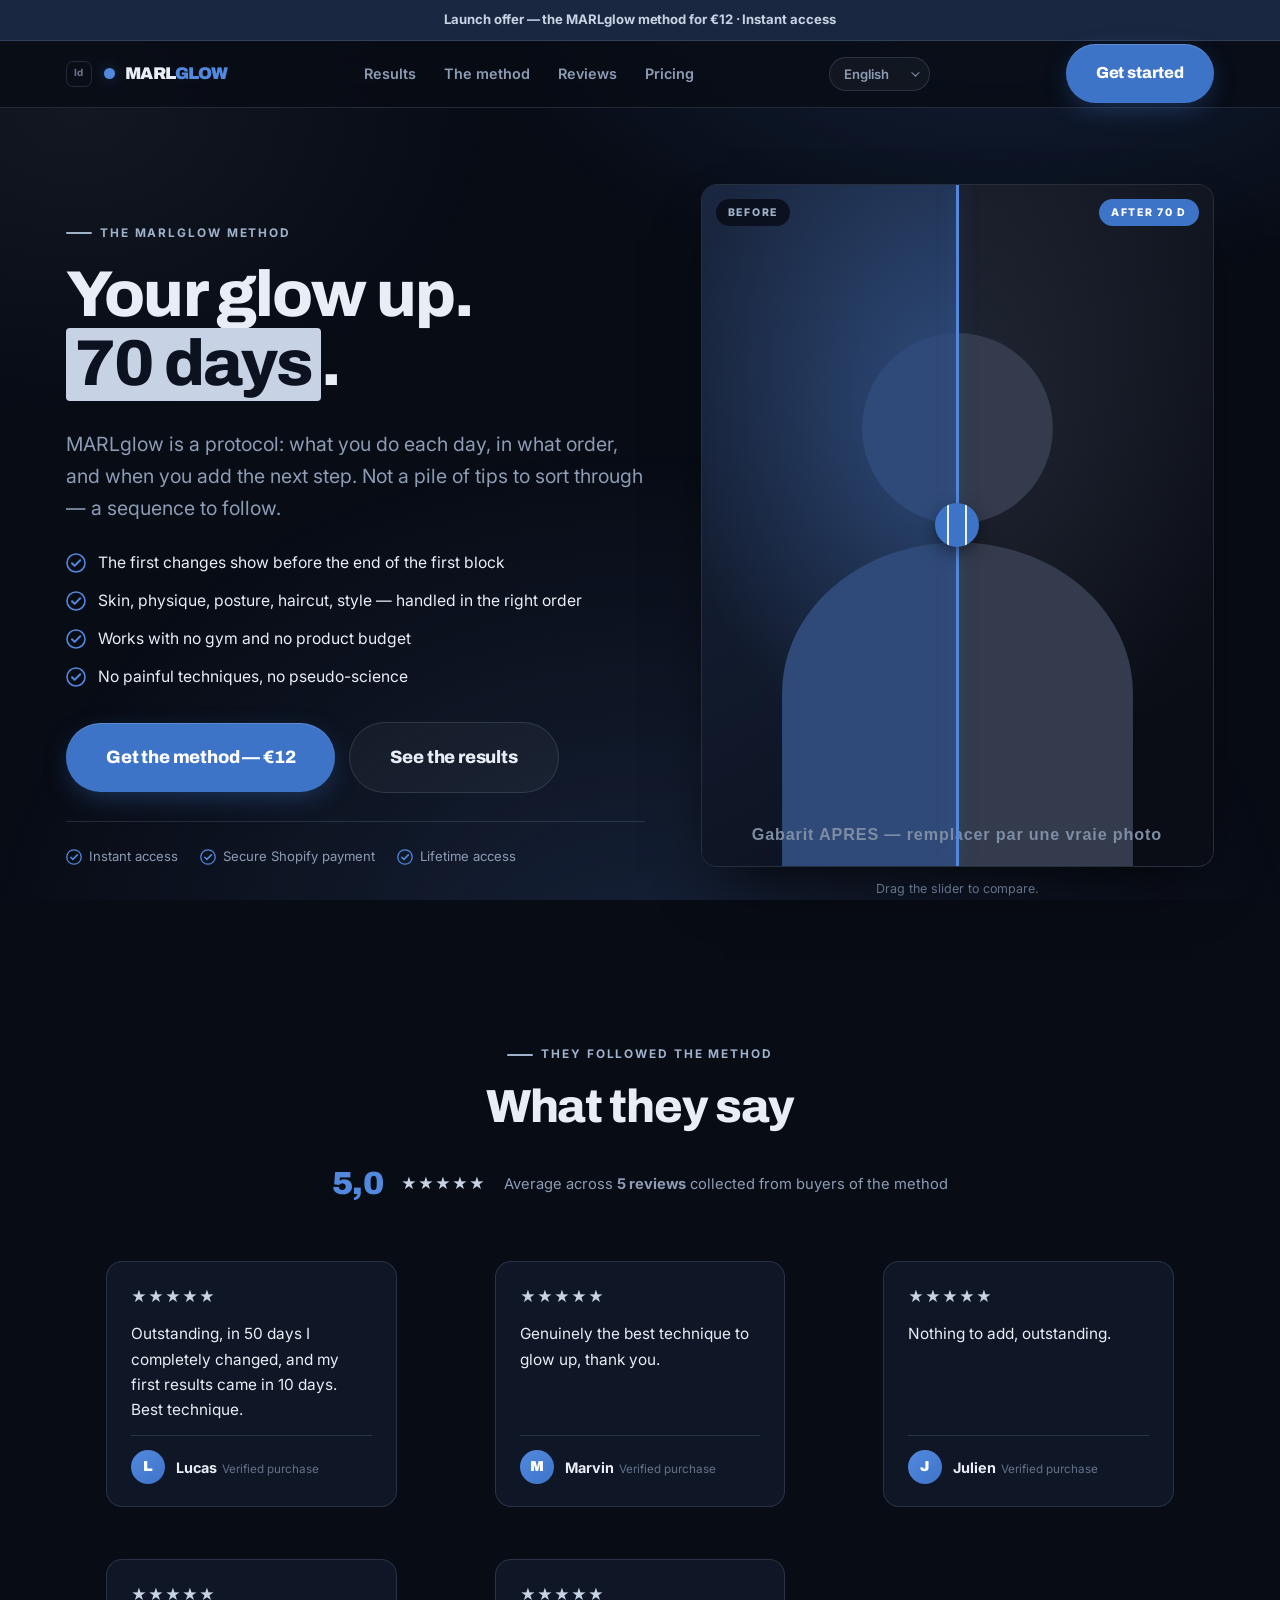
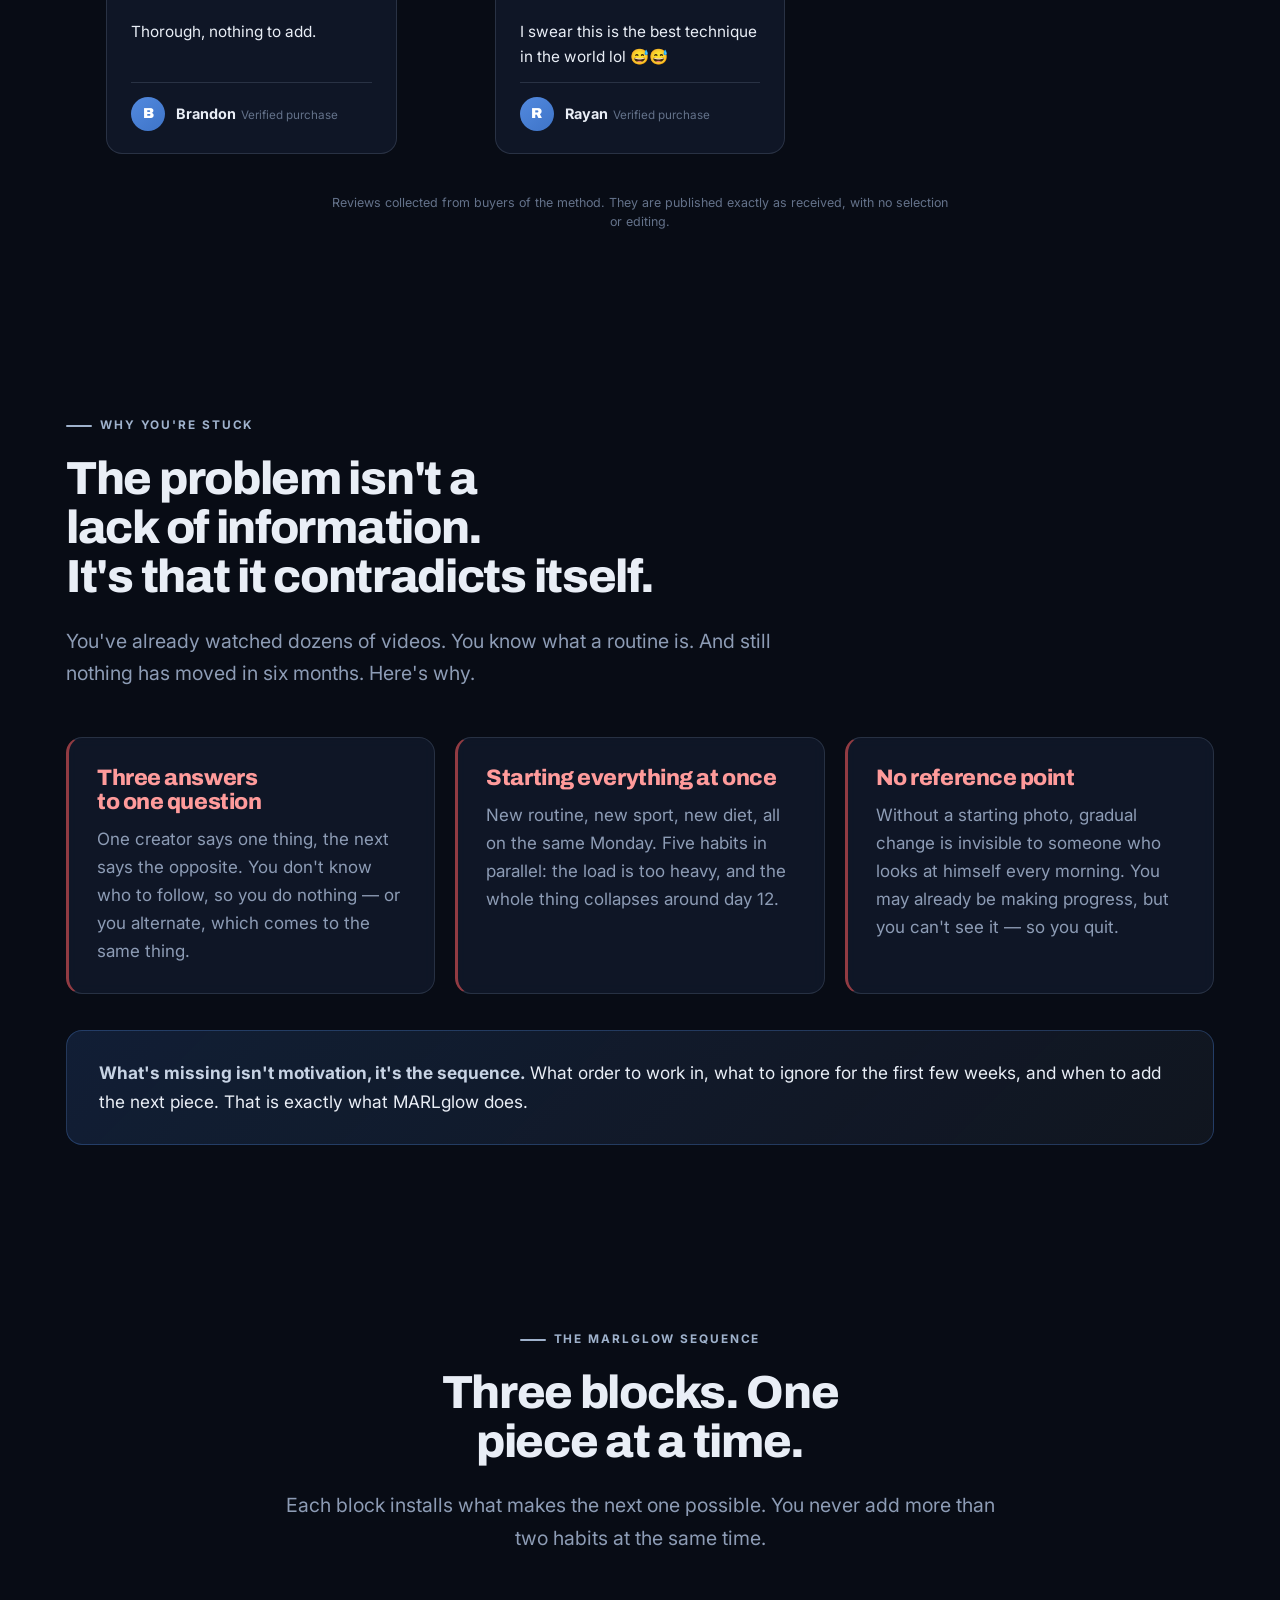
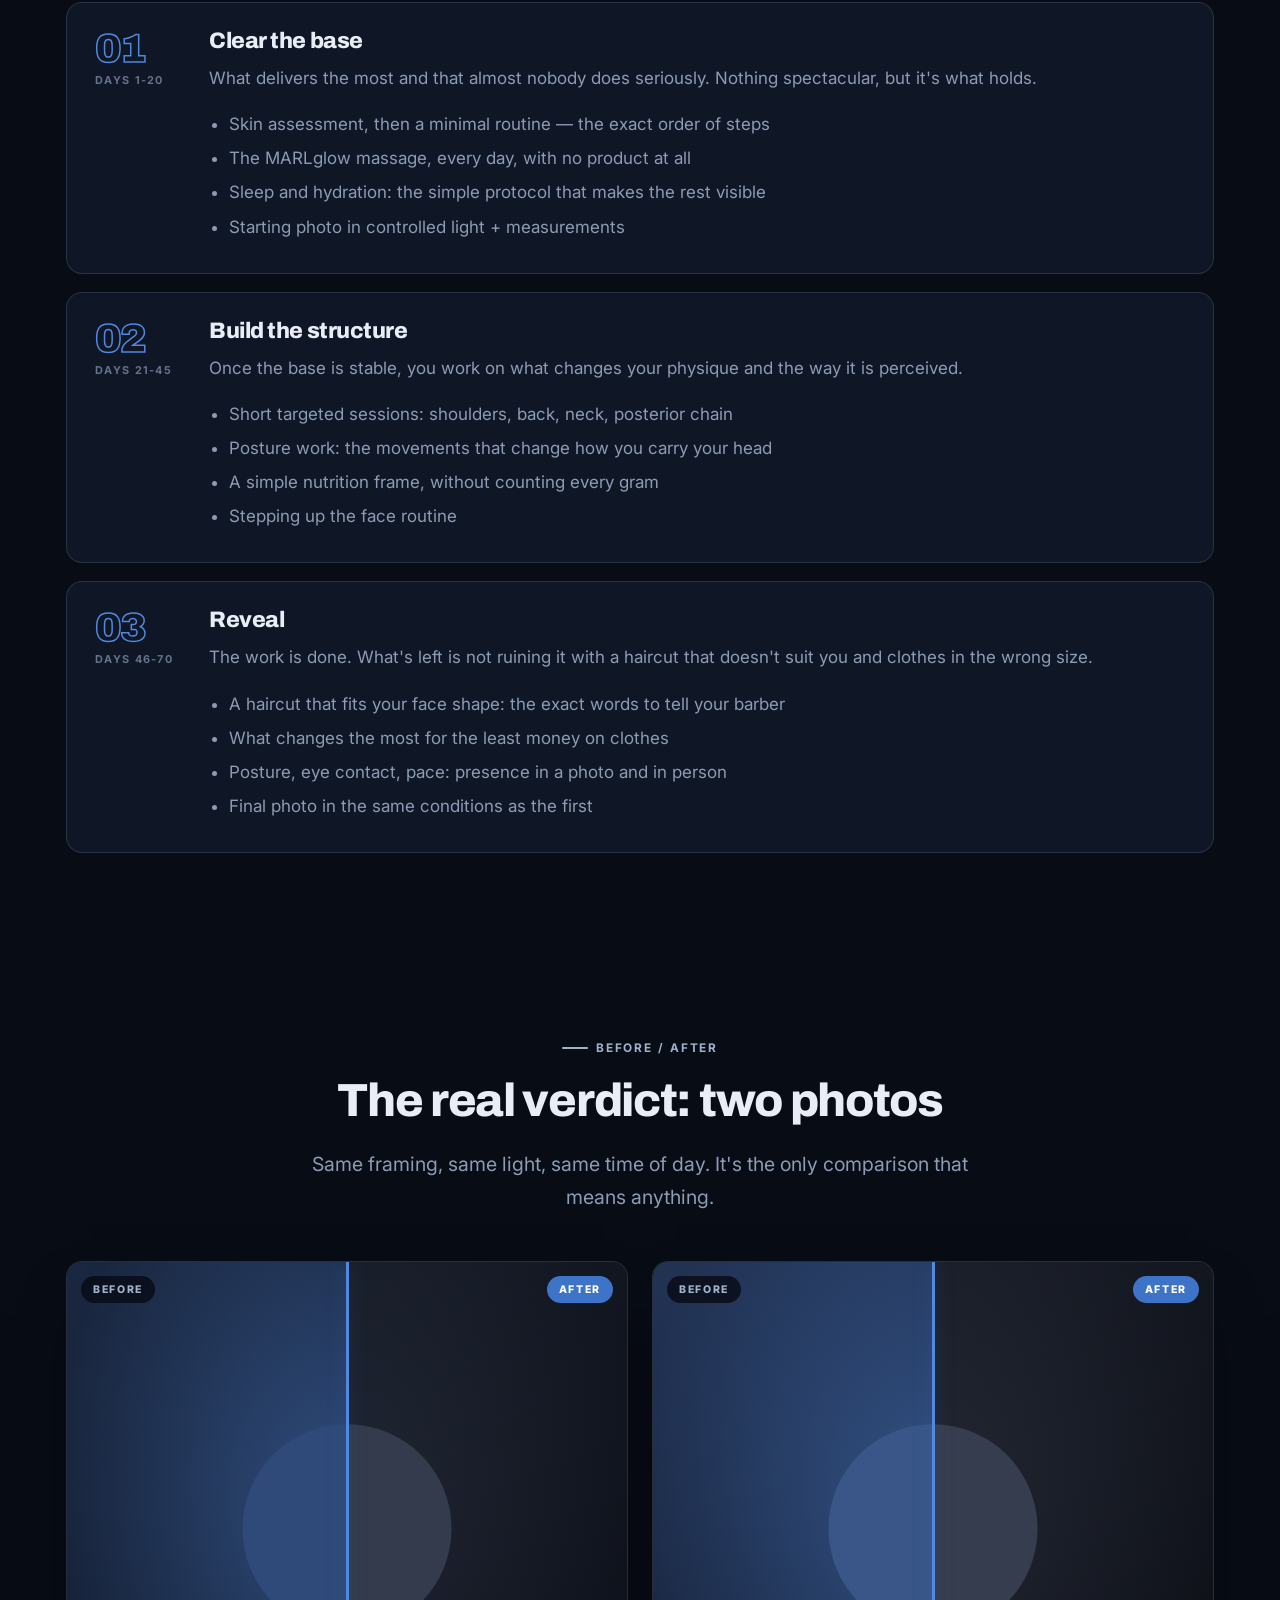
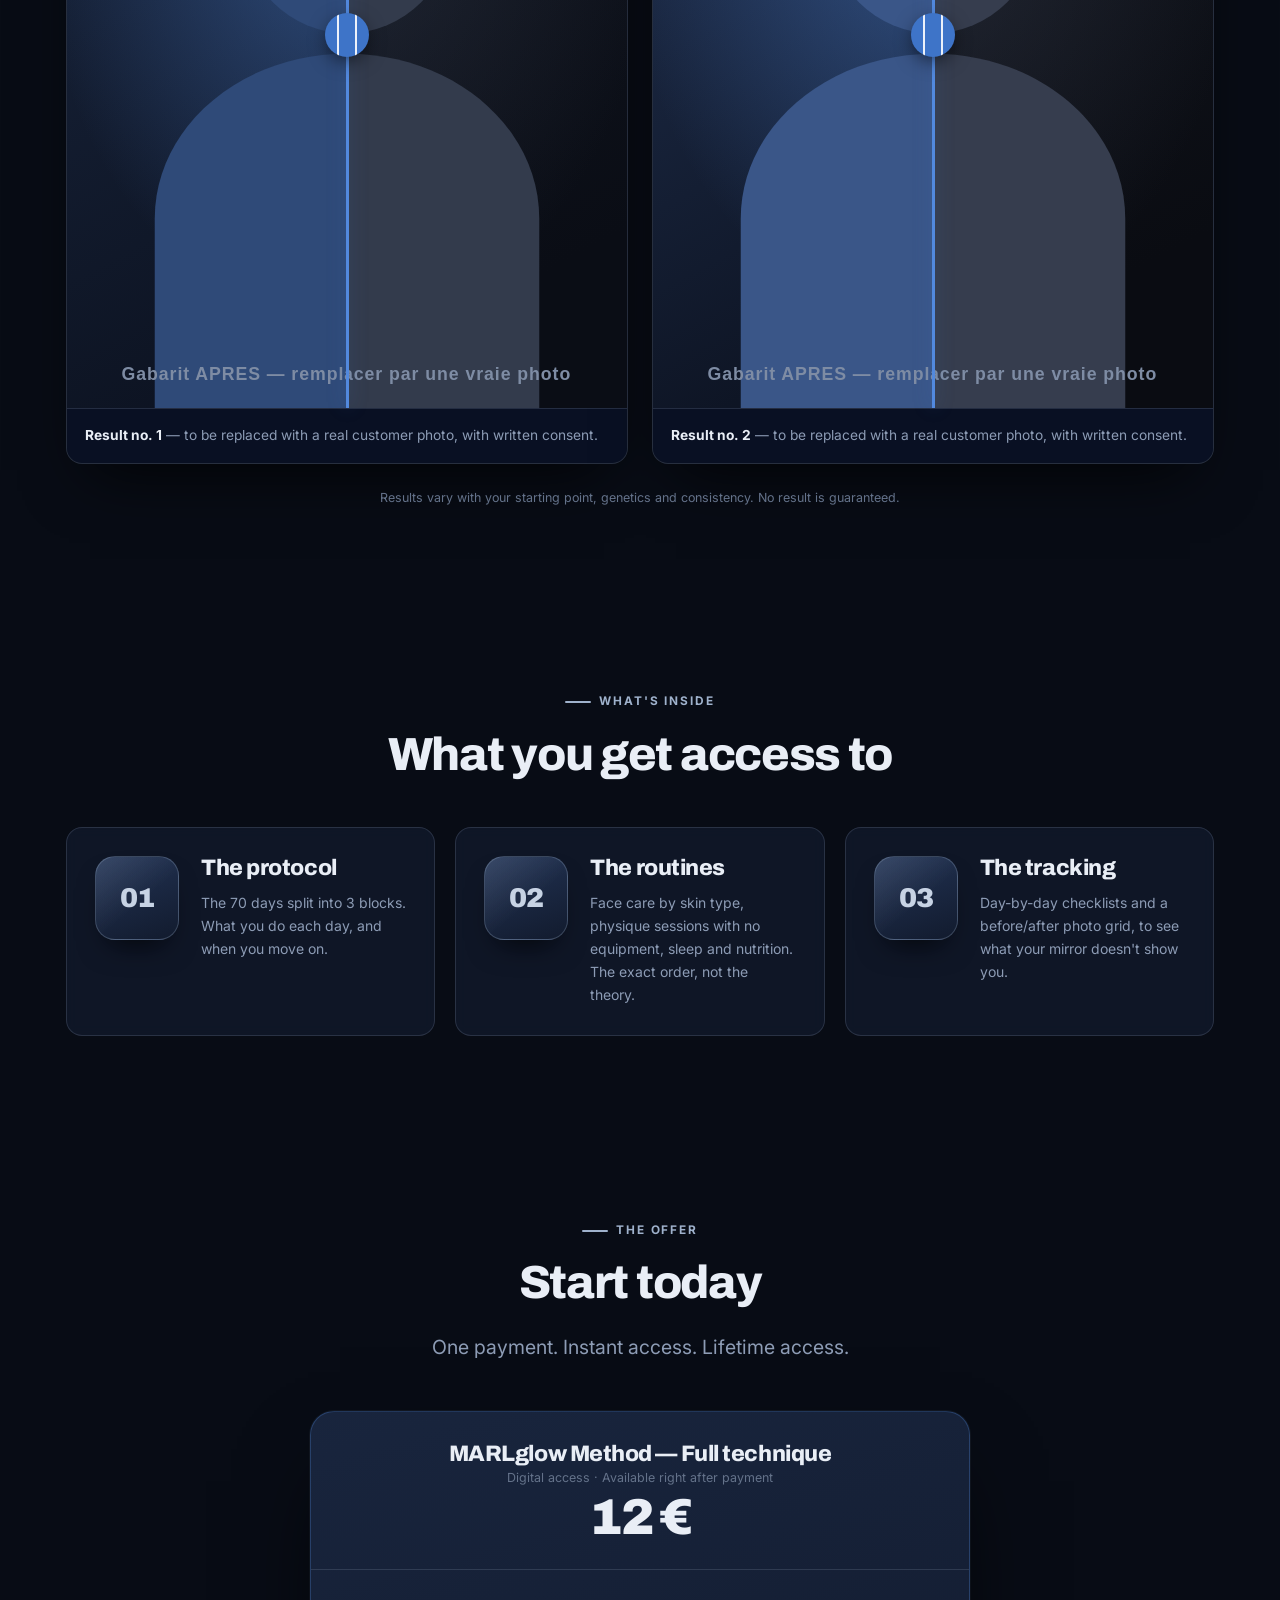
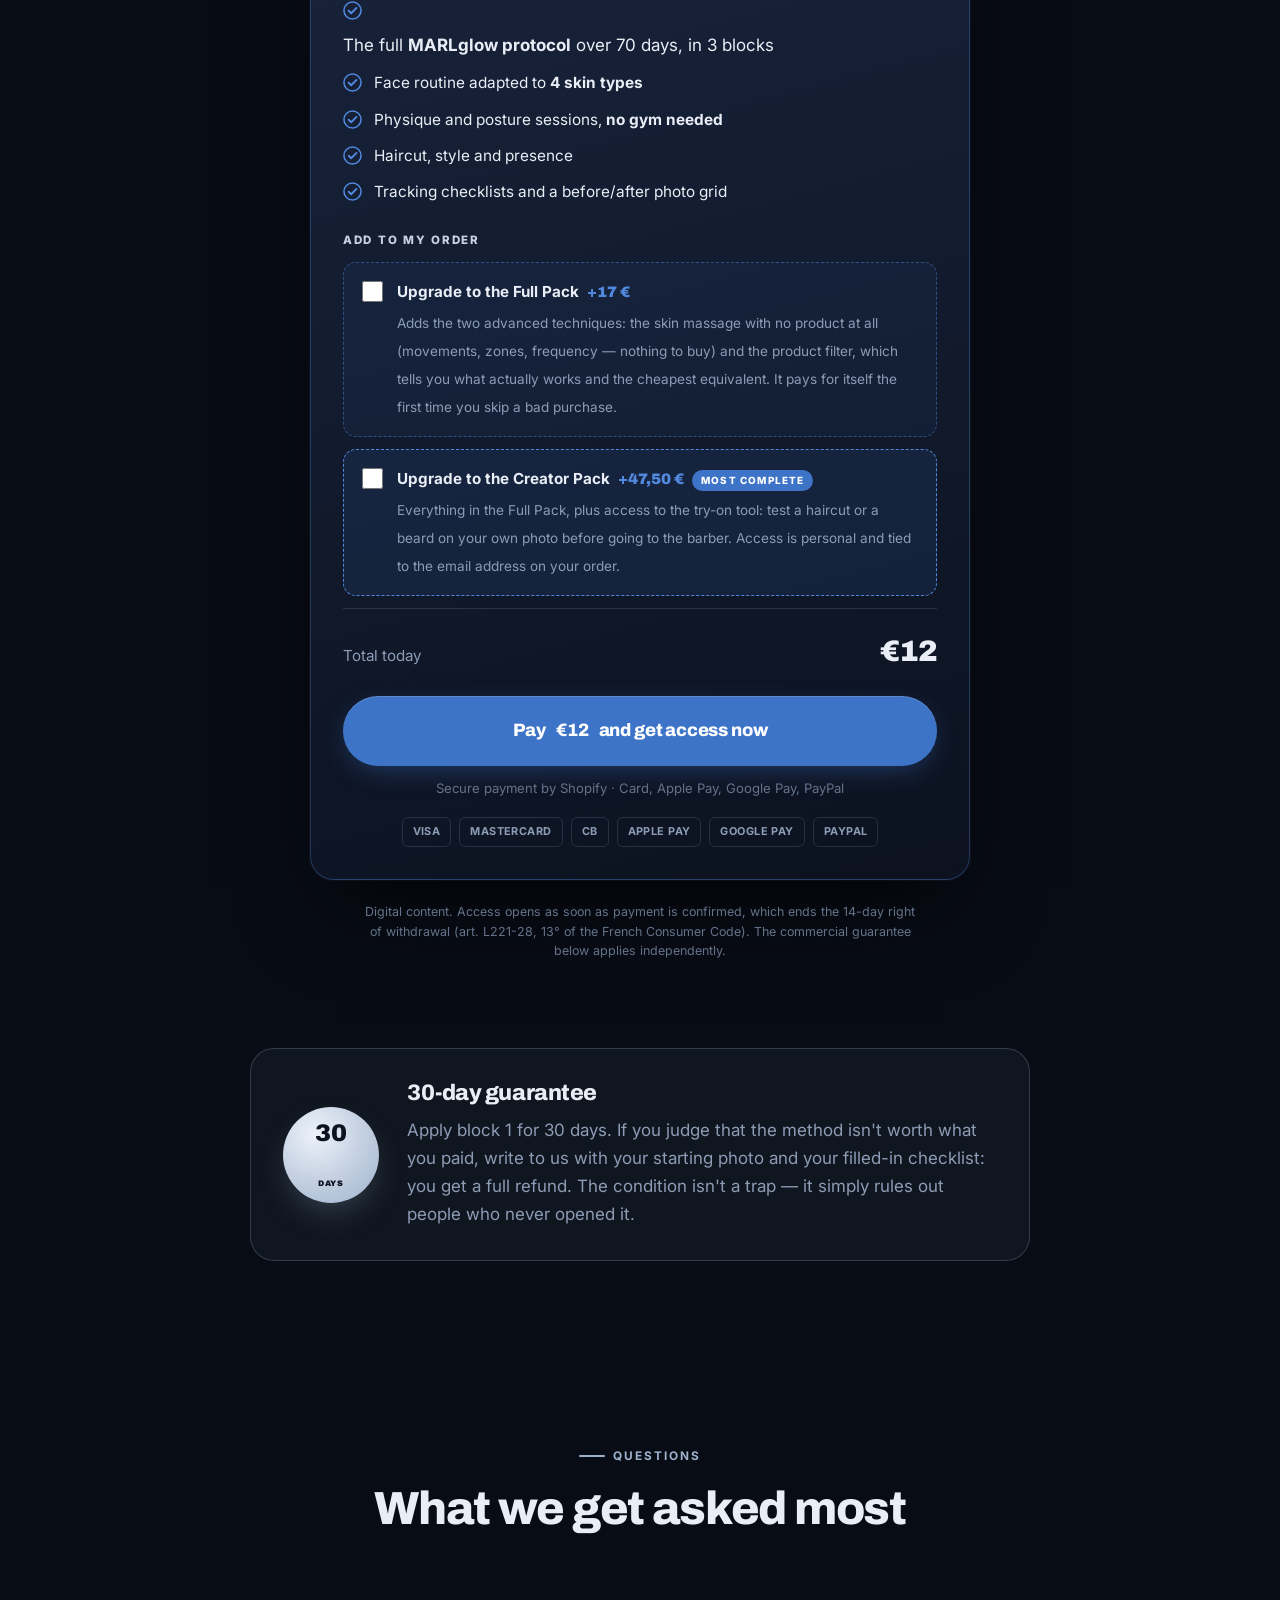
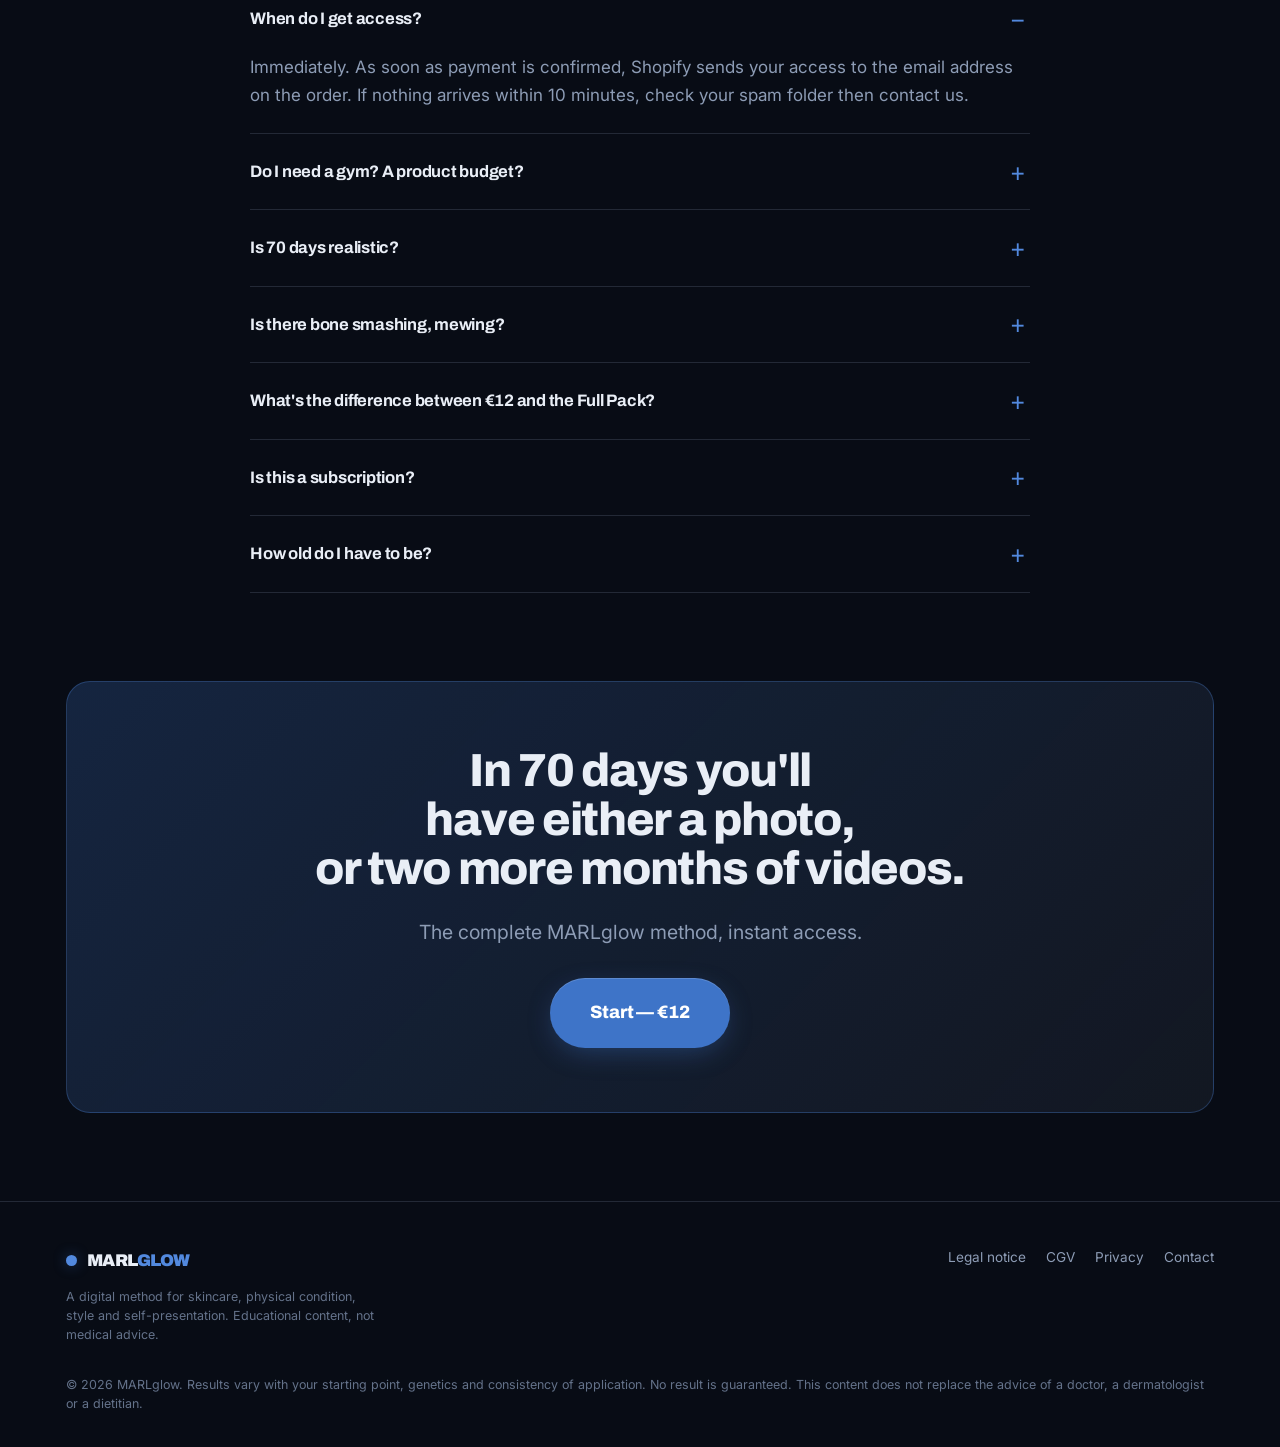
==== commit 4314307a: "Passe en marine/gris, ajoute le multilingue et l'accès nominatif Palette - Le jaune fluo disparaît :" ====
--- a/index.html
+++ b/index.html
@@ -5,7 +5,7 @@
 <meta name="viewport" content="width=device-width, initial-scale=1">
 <title>MARLglow — La méthode glow up en 70 jours</title>
 <meta name="description" content="La méthode MARLglow : le protocole glow up en 70 jours. Peau, silhouette, posture, style. Accès immédiat, 12 €.">
-<meta name="theme-color" content="#04070F">
+<meta name="theme-color" content="#080C15">
 
 <meta property="og:type" content="website">
 <meta property="og:title" content="MARLglow — La méthode glow up en 70 jours">
@@ -21,27 +21,30 @@
 
 <svg width="0" height="0" style="position:absolute" aria-hidden="true">
   <symbol id="ico-check" viewBox="0 0 20 20">
-    <circle cx="10" cy="10" r="9" fill="none" stroke="#D8FF2B" stroke-width="1.6"/>
-    <path d="M6 10.3l2.6 2.6L14.2 7.3" fill="none" stroke="#D8FF2B" stroke-width="2" stroke-linecap="round" stroke-linejoin="round"/>
+    <circle cx="10" cy="10" r="9" fill="none" stroke="#5289DE" stroke-width="1.6"/>
+    <path d="M6 10.3l2.6 2.6L14.2 7.3" fill="none" stroke="#5289DE" stroke-width="2" stroke-linecap="round" stroke-linejoin="round"/>
   </symbol>
 </svg>
 
-<div class="announce">
+<div class="announce" data-i18n="announce">
   Offre de lancement — la méthode MARLglow à <strong>12 €</strong> · Accès immédiat
 </div>
 
 <nav class="nav">
   <div class="shell nav-inner">
+    <a class="creator-entry" href="acces.html#createur"
+       title="Espace createur" aria-label="Espace createur">ld</a>
     <a class="logo" href="#top">
-      <span class="logo-dot"></span><span>MARL<span class="fluo">GLOW</span></span>
+      <span class="logo-dot"></span><span>MARL<span class="hl">GLOW</span></span>
     </a>
     <div class="nav-links">
-      <a href="#resultats">Résultats</a>
-      <a href="#methode">La méthode</a>
-      <a href="#avis">Avis</a>
-      <a href="#offre">Tarif</a>
-    </div>
-    <a class="btn btn-fluo" href="#offre">Je commence</a>
+      <a href="#resultats" data-i18n="nav.results">Résultats</a>
+      <a href="#methode" data-i18n="nav.method">La méthode</a>
+      <a href="#avis" data-i18n="nav.reviews">Avis</a>
+      <a href="#offre" data-i18n="nav.price">Tarif</a>
+    </div>
+    <span data-lang-host></span>
+    <a class="btn btn-primary" href="#offre" data-i18n="cta.start">Je commence</a>
   </div>
 </nav>
 
@@ -49,9 +52,9 @@
 <section class="hero" id="top">
   <div class="shell hero-grid">
     <div>
-      <span class="eyebrow">La méthode MARLglow</span>
-      <h1>Ton glow up.<br><span class="mark">70 jours</span>.</h1>
-      <p class="lead">
+      <span class="eyebrow" data-i18n="hero.eyebrow">La méthode MARLglow</span>
+      <h1 data-i18n="hero.h1">Ton glow up.<br><span class="mark">70 jours</span>.</h1>
+      <p class="lead" data-i18n="hero.lead">
         MARLglow, c'est un protocole : ce que tu fais chaque jour, dans quel
         ordre, et à quel moment tu ajoutes l'étape suivante. Pas une liste de
         conseils à trier — une séquence à appliquer.
@@ -59,24 +62,24 @@
 
       <ul class="hero-bullets">
         <li><svg width="20" height="20"><use href="#ico-check"/></svg>
-          Les premiers changements se voient avant la fin du premier bloc</li>
+          <span data-i18n="hero.b1">Les premiers changements se voient avant la fin du premier bloc</span></li>
         <li><svg width="20" height="20"><use href="#ico-check"/></svg>
-          Peau, silhouette, posture, coupe, style — traités dans le bon ordre</li>
+          <span data-i18n="hero.b2">Peau, silhouette, posture, coupe, style — traités dans le bon ordre</span></li>
         <li><svg width="20" height="20"><use href="#ico-check"/></svg>
-          Applicable sans salle de sport et sans budget produits</li>
+          <span data-i18n="hero.b3">Applicable sans salle de sport et sans budget produits</span></li>
         <li><svg width="20" height="20"><use href="#ico-check"/></svg>
-          Zéro technique douloureuse, zéro pseudo-science</li>
+          <span data-i18n="hero.b4">Zéro technique douloureuse, zéro pseudo-science</span></li>
       </ul>
 
       <div class="hero-cta">
-        <a class="btn btn-fluo btn-lg" href="#offre">Accéder à la méthode — 12 €</a>
-        <a class="btn btn-ghost btn-lg" href="#resultats">Voir les résultats</a>
+        <a class="btn btn-primary btn-lg" href="#offre" data-i18n="hero.cta">Accéder à la méthode — 12 €</a>
+        <a class="btn btn-ghost btn-lg" href="#resultats" data-i18n="hero.cta2">Voir les résultats</a>
       </div>
 
       <div class="trust-row">
-        <span><svg width="16" height="16"><use href="#ico-check"/></svg> Accès immédiat</span>
-        <span><svg width="16" height="16"><use href="#ico-check"/></svg> Paiement sécurisé Shopify</span>
-        <span><svg width="16" height="16"><use href="#ico-check"/></svg> Accès à vie</span>
+        <span><svg width="16" height="16"><use href="#ico-check"/></svg> <span data-i18n="trust.instant">Accès immédiat</span></span>
+        <span><svg width="16" height="16"><use href="#ico-check"/></svg> <span data-i18n="trust.secure">Paiement sécurisé Shopify</span></span>
+        <span><svg width="16" height="16"><use href="#ico-check"/></svg> <span data-i18n="trust.lifetime">Accès à vie</span></span>
       </div>
     </div>
 
@@ -88,15 +91,15 @@
           <img src="assets/img/avant-1.svg" alt="Photo avant application de la méthode MARLglow" width="600" height="800">
           <img class="compare-after" src="assets/img/apres-1.svg" alt="Photo après 70 jours de méthode MARLglow" width="600" height="800">
         </div>
-        <span class="compare-tag before">AVANT</span>
-        <span class="compare-tag after">APRÈS 70 J</span>
+        <span class="compare-tag before" data-i18n="cmp.before">AVANT</span>
+        <span class="compare-tag after" data-i18n="cmp.after70">APRÈS 70 J</span>
         <button class="compare-handle" type="button"
                 role="slider" aria-label="Comparer avant et après"
                 aria-valuemin="0" aria-valuemax="100" aria-valuenow="50"></button>
       </div>
       </div>
       <p class="tiny" style="margin-top:12px;text-align:center">
-        Glisse le curseur pour comparer.
+        <span data-i18n="cmp.hint">Glisse le curseur pour comparer.</span>
       </p>
     </div>
   </div>
@@ -108,81 +111,81 @@
 <section id="avis" style="padding-top:40px">
   <div class="shell">
     <div class="section-head center" style="margin-bottom:26px">
-      <span class="eyebrow">Ils ont suivi la méthode</span>
-      <h2>Ce qu'ils en disent</h2>
+      <span class="eyebrow" data-i18n="rev.eyebrow">Ils ont suivi la méthode</span>
+      <h2 data-i18n="rev.h2">Ce qu'ils en disent</h2>
     </div>
 
     <div class="reviews-summary">
       <span class="score">5,0</span>
       <span class="stars" aria-hidden="true">★★★★★</span>
-      <span>Moyenne sur <strong>5 avis</strong> collectés auprès d'acheteurs de la méthode</span>
+      <span data-i18n="rev.avg">Moyenne sur <strong>5 avis</strong> collectés auprès d'acheteurs de la méthode</span>
     </div>
 
     <div class="reviews">
       <figure class="review">
         <div class="stars" aria-label="5 étoiles sur 5">★★★★★</div>
-        <blockquote><p>Exceptionnel, en 50 jours j'ai réussi à changer complètement, et mes premiers résultats en 10 jours. Meilleure technique.</p></blockquote>
+        <blockquote><p data-i18n="rev.q1">Exceptionnel, en 50 jours j'ai réussi à changer complètement, et mes premiers résultats en 10 jours. Meilleure technique.</p></blockquote>
         <figcaption class="review-who">
           <span class="review-avatar" aria-hidden="true">L</span>
           <span>
             <span class="review-name">Lucas</span>
-            <span class="review-meta">Achat vérifié</span>
+            <span class="review-meta" data-i18n="rev.verified">Achat vérifié</span>
           </span>
         </figcaption>
       </figure>
 
       <figure class="review">
         <div class="stars" aria-label="5 étoiles sur 5">★★★★★</div>
-        <blockquote><p>C'est vraiment la meilleure technique pour glow up, merci.</p></blockquote>
+        <blockquote><p data-i18n="rev.q2">C'est vraiment la meilleure technique pour glow up, merci.</p></blockquote>
         <figcaption class="review-who">
           <span class="review-avatar" aria-hidden="true">M</span>
           <span>
             <span class="review-name">Marvin</span>
-            <span class="review-meta">Achat vérifié</span>
+            <span class="review-meta" data-i18n="rev.verified">Achat vérifié</span>
           </span>
         </figcaption>
       </figure>
 
       <figure class="review">
         <div class="stars" aria-label="5 étoiles sur 5">★★★★★</div>
-        <blockquote><p>Rien à dire, exceptionnel.</p></blockquote>
+        <blockquote><p data-i18n="rev.q3">Rien à dire, exceptionnel.</p></blockquote>
         <figcaption class="review-who">
           <span class="review-avatar" aria-hidden="true">J</span>
           <span>
             <span class="review-name">Julien</span>
-            <span class="review-meta">Achat vérifié</span>
+            <span class="review-meta" data-i18n="rev.verified">Achat vérifié</span>
           </span>
         </figcaption>
       </figure>
 
       <figure class="review">
         <div class="stars" aria-label="5 étoiles sur 5">★★★★★</div>
-        <blockquote><p>Complet, rien à dire.</p></blockquote>
+        <blockquote><p data-i18n="rev.q4">Complet, rien à dire.</p></blockquote>
         <figcaption class="review-who">
           <span class="review-avatar" aria-hidden="true">B</span>
           <span>
             <span class="review-name">Brandon</span>
-            <span class="review-meta">Achat vérifié</span>
+            <span class="review-meta" data-i18n="rev.verified">Achat vérifié</span>
           </span>
         </figcaption>
       </figure>
 
       <figure class="review">
         <div class="stars" aria-label="5 étoiles sur 5">★★★★★</div>
-        <blockquote><p>J'vous jure que c'est la meilleure technique au monde mdrr 😅😅</p></blockquote>
+        <blockquote><p data-i18n="rev.q5">J'vous jure que c'est la meilleure technique au monde mdrr 😅😅</p></blockquote>
         <figcaption class="review-who">
           <span class="review-avatar" aria-hidden="true">R</span>
           <span>
             <span class="review-name">Rayan</span>
-            <span class="review-meta">Achat vérifié</span>
+            <span class="review-meta" data-i18n="rev.verified">Achat vérifié</span>
           </span>
         </figcaption>
       </figure>
     </div>
 
     <p class="tiny" style="text-align:center;max-width:620px;margin:22px auto 0">
-      Avis collectés auprès d'acheteurs de la méthode. Ils sont publiés tels
-      qu'ils ont été reçus, sans sélection ni modification.
+      <span data-i18n="rev.note">Avis collectés auprès d'acheteurs de la méthode. Ils sont publiés tels
+      qu'ils ont été reçus, sans sélection ni modification.</span>
       <!-- Obligation Omnibus (art. L121-4 20°) : dire si l'authenticité est
            vérifiée et comment. Adapter cette phrase au procédé réel une fois
            l'outil de collecte choisi. -->
@@ -194,16 +197,16 @@
 <section id="methode">
   <div class="shell">
     <div class="section-head">
-      <span class="eyebrow">Pourquoi ça bloque</span>
-      <h2>Le problème n'est pas le manque d'infos.<br>C'est qu'elles se contredisent.</h2>
-      <p class="lead">
+      <span class="eyebrow" data-i18n="pain.eyebrow">Pourquoi ça bloque</span>
+      <h2 data-i18n="pain.h2">Le problème n'est pas le manque d'infos.<br>C'est qu'elles se contredisent.</h2>
+      <p class="lead" data-i18n="pain.lead">
         Tu as déjà regardé des dizaines de vidéos. Tu sais ce qu'est une routine.
         Et pourtant rien n'a bougé depuis six mois. Voilà pourquoi.
       </p>
     </div>
 
     <div class="grid-3">
-      <div class="card pain-card">
+      <div class="card pain-card" data-i18n="pain.c1">
         <h3>Trois avis pour une question</h3>
         <p class="dim">
           Un créateur dit une chose, le suivant dit l'inverse. Tu ne sais pas
@@ -211,7 +214,7 @@
           même.
         </p>
       </div>
-      <div class="card pain-card">
+      <div class="card pain-card" data-i18n="pain.c2">
         <h3>Tout commencer d'un coup</h3>
         <p class="dim">
           Nouvelle routine, nouveau sport, nouveau régime, le même lundi. Cinq
@@ -219,7 +222,7 @@
           vers le jour 12.
         </p>
       </div>
-      <div class="card pain-card">
+      <div class="card pain-card" data-i18n="pain.c3">
         <h3>Aucun point de repère</h3>
         <p class="dim">
           Sans photo de départ, un changement progressif est invisible pour
@@ -229,8 +232,8 @@
       </div>
     </div>
 
-    <div class="verdict">
-      <strong class="fluo">Ce qui manque n'est pas la motivation, c'est la séquence.</strong>
+    <div class="verdict" data-i18n="pain.verdict">
+      <strong class="hl">Ce qui manque n'est pas la motivation, c'est la séquence.</strong>
       Dans quel ordre s'y prendre, quoi ignorer les premières semaines, et quand
       ajouter la brique suivante. C'est exactement ce que fait MARLglow.
     </div>
@@ -241,9 +244,9 @@
 <section>
   <div class="shell">
     <div class="section-head center">
-      <span class="eyebrow">La séquence MARLglow</span>
-      <h2>Trois blocs. Une brique à la fois.</h2>
-      <p class="lead">
+      <span class="eyebrow" data-i18n="seq.eyebrow">La séquence MARLglow</span>
+      <h2 data-i18n="seq.h2">Trois blocs. Une brique à la fois.</h2>
+      <p class="lead" data-i18n="seq.lead">
         Chaque bloc installe ce qui rend le suivant possible. Tu n'ajoutes
         jamais plus de deux habitudes en même temps.
       </p>
@@ -251,8 +254,8 @@
 
     <div class="phases">
       <article class="phase">
-        <div class="phase-num">01<span class="phase-days">Jours 1-20</span></div>
-        <div>
+        <div class="phase-num">01<span class="phase-days" data-i18n="seq.d1">Jours 1-20</span></div>
+        <div data-i18n="seq.p1">
           <h3>Nettoyer la base</h3>
           <p class="dim">
             Ce qui donne le plus de résultat et que presque personne ne fait
@@ -268,8 +271,8 @@
       </article>
 
       <article class="phase">
-        <div class="phase-num">02<span class="phase-days">Jours 21-45</span></div>
-        <div>
+        <div class="phase-num">02<span class="phase-days" data-i18n="seq.d2">Jours 21-45</span></div>
+        <div data-i18n="seq.p2">
           <h3>Construire la structure</h3>
           <p class="dim">
             Une fois la base stable, on travaille ce qui modifie la silhouette
@@ -285,8 +288,8 @@
       </article>
 
       <article class="phase">
-        <div class="phase-num">03<span class="phase-days">Jours 46-70</span></div>
-        <div>
+        <div class="phase-num">03<span class="phase-days" data-i18n="seq.d3">Jours 46-70</span></div>
+        <div data-i18n="seq.p3">
           <h3>Révéler</h3>
           <p class="dim">
             Le travail est fait. Reste à ne pas le gâcher avec une coupe qui ne
@@ -308,9 +311,9 @@
 <section id="resultats">
   <div class="shell">
     <div class="section-head center">
-      <span class="eyebrow">Avant / après</span>
-      <h2>Le vrai verdict : deux photos</h2>
-      <p class="lead">
+      <span class="eyebrow" data-i18n="res.eyebrow">Avant / après</span>
+      <h2 data-i18n="res.h2">Le vrai verdict : deux photos</h2>
+      <p class="lead" data-i18n="res.lead">
         Même cadrage, même lumière, même heure. C'est la seule comparaison qui
         veut dire quelque chose.
       </p>
@@ -324,13 +327,13 @@
             <img src="assets/img/avant-1.svg" alt="Premier résultat, photo avant" width="600" height="800" loading="lazy">
             <img class="compare-after" src="assets/img/apres-1.svg" alt="Premier résultat, photo après 70 jours" width="600" height="800" loading="lazy">
           </div>
-          <span class="compare-tag before">AVANT</span>
-          <span class="compare-tag after">APRÈS</span>
+          <span class="compare-tag before" data-i18n="cmp.before">AVANT</span>
+          <span class="compare-tag after" data-i18n="cmp.after">APRÈS</span>
           <button class="compare-handle" type="button" role="slider"
                   aria-label="Comparer avant et après, premier résultat"
                   aria-valuemin="0" aria-valuemax="100" aria-valuenow="50"></button>
         </div>
-          <div class="compare-caption">
+          <div class="compare-caption" data-i18n="res.cap1">
             <strong>Résultat n°1</strong> — à remplacer par une vraie photo de client,
             avec son accord écrit.
           </div>
@@ -344,13 +347,13 @@
             <img src="assets/img/avant-2.svg" alt="Second résultat, photo avant" width="600" height="800" loading="lazy">
             <img class="compare-after" src="assets/img/apres-2.svg" alt="Second résultat, photo après 70 jours" width="600" height="800" loading="lazy">
           </div>
-          <span class="compare-tag before">AVANT</span>
-          <span class="compare-tag after">APRÈS</span>
+          <span class="compare-tag before" data-i18n="cmp.before">AVANT</span>
+          <span class="compare-tag after" data-i18n="cmp.after">APRÈS</span>
           <button class="compare-handle" type="button" role="slider"
                   aria-label="Comparer avant et après, second résultat"
                   aria-valuemin="0" aria-valuemax="100" aria-valuenow="50"></button>
         </div>
-          <div class="compare-caption">
+          <div class="compare-caption" data-i18n="res.cap2">
             <strong>Résultat n°2</strong> — à remplacer par une vraie photo de client,
             avec son accord écrit.
           </div>
@@ -359,8 +362,8 @@
     </div>
 
     <p class="tiny" style="text-align:center;max-width:620px;margin:24px auto 0">
-      Les résultats varient selon le point de départ, la génétique et la
-      régularité. Aucun résultat n'est garanti.
+      <span data-i18n="res.disclaimer">Les résultats varient selon le point de départ, la génétique et la
+      régularité. Aucun résultat n'est garanti.</span>
     </p>
   </div>
 </section>
@@ -369,15 +372,15 @@
 <section>
   <div class="shell">
     <div class="section-head center">
-      <span class="eyebrow">Le contenu</span>
-      <h2>Ce à quoi tu accèdes</h2>
+      <span class="eyebrow" data-i18n="cont.eyebrow">Le contenu</span>
+      <h2 data-i18n="cont.h2">Ce à quoi tu accèdes</h2>
     </div>
 
     <div class="grid-3">
       <div class="card">
         <div class="deliverable">
           <div class="step-badge">01</div>
-          <div>
+          <div data-i18n="cont.c1">
             <h3>Le protocole</h3>
             <p class="dim small">
               Les 70 jours découpés en 3 blocs. Ce que tu fais chaque jour, et
@@ -390,7 +393,7 @@
       <div class="card">
         <div class="deliverable">
           <div class="step-badge">02</div>
-          <div>
+          <div data-i18n="cont.c2">
             <h3>Les routines</h3>
             <p class="dim small">
               Visage selon ton type de peau, séances silhouette sans matériel,
@@ -403,7 +406,7 @@
       <div class="card">
         <div class="deliverable">
           <div class="step-badge">03</div>
-          <div>
+          <div data-i18n="cont.c3">
             <h3>Le suivi</h3>
             <p class="dim small">
               Checklists jour par jour et grille photo avant/après, pour voir ce
@@ -420,22 +423,22 @@
 <section id="offre">
   <div class="shell">
     <div class="section-head center">
-      <span class="eyebrow">L'offre</span>
-      <h2>Commence aujourd'hui</h2>
-      <p class="lead">Un paiement unique. Accès immédiat. Accès à vie.</p>
+      <span class="eyebrow" data-i18n="off.eyebrow">L'offre</span>
+      <h2 data-i18n="off.h2">Commence aujourd'hui</h2>
+      <p class="lead" data-i18n="off.lead">Un paiement unique. Accès immédiat. Accès à vie.</p>
     </div>
 
     <div class="offer" data-offer="marlglow">
       <div class="offer-head">
-        <h3 style="margin-bottom:2px">Méthode MARLglow — Technique complète</h3>
-        <p class="tiny" style="margin:0">Accès numérique · Disponible tout de suite après paiement</p>
+        <h3 style="margin-bottom:2px" data-i18n="off.title">Méthode MARLglow — Technique complète</h3>
+        <p class="tiny" style="margin:0" data-i18n="off.sub">Accès numérique · Disponible tout de suite après paiement</p>
         <div class="offer-price">
           <span class="now">12 €</span>
         </div>
       </div>
 
       <div class="offer-body">
-        <ul class="offer-list">
+        <ul class="offer-list" data-i18n="off.list">
           <li><svg width="19" height="19"><use href="#ico-check"/></svg>
             <span>Le <strong>protocole MARLglow</strong> complet sur 70 jours, en 3 blocs</span></li>
           <li><svg width="19" height="19"><use href="#ico-check"/></svg>
@@ -450,34 +453,64 @@
 
         <!-- Order bump : coché ici, il part dans le même panier et le même
              paiement, via le permalien construit par checkout.js. -->
-        <div class="bumps-label">Ajouter à ma commande</div>
+        <div class="bumps-label" data-i18n="off.bumpsLabel">Ajouter à ma commande</div>
 
         <label class="bump">
           <input type="checkbox" data-bump="pack">
           <span>
             <span class="bump-title">
-              Passer au Pack Complet
+              <span data-i18n="bump.pack.title">Passer au Pack Complet</span>
               <span class="bump-price">+17 €</span>
             </span>
-            <span class="bump-desc">
-              Ajoute les deux techniques avancées : le <strong>massage de peau
-              sans aucun produit</strong> (gestes, zones, fréquence — rien à
-              acheter) et <strong>le tri des produits</strong>, qui te dit ce
-              qui marche vraiment et l'équivalent le moins cher. Ça se
-              rembourse au premier achat évité.
+            <span class="bump-desc" data-i18n="bump.pack.desc">
+              Ajoute les deux techniques avancées : le massage de peau sans
+              aucun produit (gestes, zones, fréquence — rien à acheter) et le
+              tri des produits, qui te dit ce qui marche vraiment et
+              l'équivalent le moins cher. Ça se rembourse au premier achat
+              évité.
             </span>
           </span>
         </label>
 
+        <label class="bump bump-top">
+          <input type="checkbox" data-bump="createur">
+          <span>
+            <span class="bump-title">
+              <span data-i18n="bump.createur.title">Passer au Pack Créateur</span>
+              <span class="bump-price">+47,50 €</span>
+              <span class="bump-flag" data-i18n="bump.createur.flag">Le plus complet</span>
+            </span>
+            <span class="bump-desc" data-i18n="bump.createur.desc">
+              Tout le Pack Complet, plus l'accès à l'outil d'essayage : tester
+              une coupe ou une barbe sur ta propre photo avant d'aller chez le
+              coiffeur. L'accès est nominatif et rattaché à l'e-mail de ta
+              commande.
+            </span>
+          </span>
+        </label>
+
+        <!-- Visible seulement quand un palier ouvre un accès nominatif.
+             La correspondance se fait sur l'e-mail de la commande : s'il
+             diffère, l'accès ne peut pas être rattaché. -->
+        <p class="warn" data-access-notice hidden>
+          <span aria-hidden="true">&#9888;&#65039;</span>
+          <span data-i18n="warn.sameEmail">
+            <strong>Paie avec l'adresse e-mail que tu utiliseras pour ton accès.</strong>
+            L'accès à l'outil d'essayage est rattaché à l'e-mail de la commande.
+            Si tu demandes l'accès avec une autre adresse, on ne peut pas faire
+            le lien avec ton paiement.
+          </span>
+        </p>
+
         <div class="total-row">
-          <span class="dim">Total aujourd'hui</span>
+          <span class="dim" data-i18n="off.total">Total aujourd'hui</span>
           <strong data-total>12 €</strong>
         </div>
 
-        <a class="btn btn-fluo btn-lg btn-full" href="#" data-checkout>
-          Payer <span data-btn-price>12 €</span> et accéder maintenant
+        <a class="btn btn-primary btn-lg btn-full" href="#" data-checkout>
+          <span data-i18n="off.payPre">Payer</span> <span data-btn-price>12 €</span> <span data-i18n="off.payPost">et accéder maintenant</span>
         </a>
-        <span class="btn-sub">
+        <span class="btn-sub" data-i18n="off.paySub">
           Paiement sécurisé par Shopify · CB, Apple Pay, Google Pay, PayPal
         </span>
 
@@ -489,10 +522,10 @@
     </div>
 
     <p class="tiny" style="text-align:center;max-width:560px;margin:22px auto 0">
-      Contenu numérique. L'accès est ouvert dès la confirmation du paiement, ce
+      <span data-i18n="off.legal">Contenu numérique. L'accès est ouvert dès la confirmation du paiement, ce
       qui met fin au droit de rétractation de 14 jours (art. L221-28, 13° du
       Code de la consommation). La garantie commerciale ci-dessous s'applique
-      indépendamment.
+      indépendamment.</span>
     </p>
   </div>
 </section>
@@ -500,7 +533,7 @@
 <!-- ====================== GARANTIE ====================== -->
 <section style="padding-top:0">
   <div class="shell">
-    <div class="guarantee">
+    <div class="guarantee" data-i18n="guar.block">
       <div class="seal">30<small>JOURS</small></div>
       <div>
         <h3>Garantie 30 jours</h3>
@@ -519,12 +552,12 @@
 <section id="faq">
   <div class="shell">
     <div class="section-head center">
-      <span class="eyebrow">Questions</span>
-      <h2>Ce qu'on nous demande le plus</h2>
+      <span class="eyebrow" data-i18n="faq.eyebrow">Questions</span>
+      <h2 data-i18n="faq.h2">Ce qu'on nous demande le plus</h2>
     </div>
 
     <div class="faq">
-      <details open>
+      <details open data-i18n="faq.q1">
         <summary>J'ai accès quand ?</summary>
         <p>
           Immédiatement. Dès la confirmation du paiement, Shopify envoie ton
@@ -533,7 +566,7 @@
         </p>
       </details>
 
-      <details>
+      <details data-i18n="faq.q2">
         <summary>Il faut une salle de sport ? Un budget produits ?</summary>
         <p>
           Non aux deux. Les séances du bloc 2 ont une version sans matériel,
@@ -543,7 +576,7 @@
         </p>
       </details>
 
-      <details>
+      <details data-i18n="faq.q3">
         <summary>70 jours, c'est réaliste ?</summary>
         <p>
           Ça dépend de ton point de départ. Le sommeil, la posture, la coupe et
@@ -554,7 +587,7 @@
         </p>
       </details>
 
-      <details>
+      <details data-i18n="faq.q4">
         <summary>Il y a du bone smashing, du mewing ?</summary>
         <p>
           Non, et c'est volontaire. Ces techniques n'ont aucune preuve sérieuse
@@ -565,7 +598,7 @@
         </p>
       </details>
 
-      <details>
+      <details data-i18n="faq.q5">
         <summary>Quelle différence entre 12 € et le Pack Complet ?</summary>
         <p>
           À 12 €, tu as la méthode MARLglow entière — le protocole complet sur
@@ -575,14 +608,14 @@
         </p>
       </details>
 
-      <details>
+      <details data-i18n="faq.q6">
         <summary>C'est un abonnement ?</summary>
         <p>
           Non. Paiement unique, accès à vie, aucun prélèvement récurrent.
         </p>
       </details>
 
-      <details>
+      <details data-i18n="faq.q7">
         <summary>Quel âge faut-il avoir ?</summary>
         <p>
           Les achats sont réservés aux personnes majeures. En dessous de 18 ans,
@@ -597,13 +630,13 @@
 <section style="padding-top:0">
   <div class="shell">
     <div class="final-cta">
-      <h2 style="max-width:680px;margin-inline:auto">
+      <h2 style="max-width:680px;margin-inline:auto" data-i18n="fin.h2">
         Dans 70 jours, tu auras soit une photo,<br>soit deux mois de plus de vidéos.
       </h2>
-      <p class="lead" style="max-width:520px;margin:0 auto 30px">
+      <p class="lead" style="max-width:520px;margin:0 auto 30px" data-i18n="fin.lead">
         La méthode MARLglow complète, accès immédiat.
       </p>
-      <a class="btn btn-fluo btn-lg" href="#offre">Commencer — 12 €</a>
+      <a class="btn btn-primary btn-lg" href="#offre" data-i18n="fin.cta">Commencer — 12 €</a>
     </div>
   </div>
 </section>
@@ -613,22 +646,22 @@
     <div class="foot-grid">
       <div style="max-width:320px">
         <a class="logo" href="#top" style="margin-bottom:12px">
-          <span class="logo-dot"></span><span>MARL<span class="fluo">GLOW</span></span>
+          <span class="logo-dot"></span><span>MARL<span class="hl">GLOW</span></span>
         </a>
-        <p class="tiny">
+        <p class="tiny" data-i18n="foot.about">
           Méthode numérique de soin, de forme physique, de style et de
           présentation de soi. Contenu éducatif, sans valeur de conseil médical.
         </p>
       </div>
       <div class="foot-links">
-        <a href="mentions-legales.html">Mentions légales</a>
+        <a href="mentions-legales.html" data-i18n="foot.legal">Mentions légales</a>
         <a href="cgv.html">CGV</a>
-        <a href="confidentialite.html">Confidentialité</a>
-        <a href="mailto:contact@lookmaxingstars.com">Contact</a>
-      </div>
-    </div>
-    <p class="tiny">
-      © <span id="year">2026</span> MARLglow. Les résultats varient selon le
+        <a href="confidentialite.html" data-i18n="foot.privacy">Confidentialité</a>
+        <a href="mailto:contact@lookmaxingstars.com" data-i18n="foot.contact">Contact</a>
+      </div>
+    </div>
+    <p class="tiny" data-i18n="foot.copy">
+      © <span data-year>2026</span> MARLglow. Les résultats varient selon le
       point de départ, la génétique et la régularité d'application. Aucun
       résultat n'est garanti. Ce contenu ne remplace pas l'avis d'un médecin,
       d'un dermatologue ou d'un diététicien.
@@ -639,14 +672,15 @@
 <div class="sticky-buy">
   <div>
     <div class="sb-price" data-sticky-price>12 €</div>
-    <div class="sb-label">Méthode MARLglow</div>
-  </div>
-  <a class="btn btn-fluo" href="#offre">Je commence</a>
+    <div class="sb-label" data-i18n="foot.sbLabel">Méthode MARLglow</div>
+  </div>
+  <a class="btn btn-primary" href="#offre" data-i18n="cta.start">Je commence</a>
 </div>
 
 <script src="shopify/config.js"></script>
 <script src="assets/js/checkout.js"></script>
 <script src="assets/js/compare.js"></script>
-<script>document.getElementById('year').textContent = new Date().getFullYear();</script>
+<script src="assets/js/i18n.js"></script>
+<script>document.querySelectorAll('[data-year]').forEach(function (el) { el.textContent = new Date().getFullYear(); });</script>
 </body>
 </html>
--- a/assets/css/style.css
+++ b/assets/css/style.css
@@ -1,36 +1,36 @@
 /* ==========================================================================
-   Lookmaxing Stars — feuille de style unique
-   Palette : bleu nuit dominant + jaune fluo en accent d'action.
-   Le fluo est réservé aux CTA et aux chiffres clés : s'il est partout,
-   il ne signale plus rien.
+   MARLglow — feuille de style unique
+   Palette : bleu marine dominant, gris acier en accent décoratif,
+   un seul bleu plus clair pour l'action. L'accent est réservé aux CTA et
+   aux chiffres : s'il est partout, il ne signale plus rien.
    ========================================================================== */
 
 :root {
-  /* Fonds */
-  --ink:        #04070F;
-  --navy-900:   #070F26;
-  --navy-800:   #0B1838;
-  --navy-700:   #11265C;
-  --navy-600:   #16337D;
-
-  /* Bleus d'accent */
-  --blue-500:   #2563FF;
-  --blue-400:   #5B8CFF;
-  --blue-glow:  rgba(37, 99, 255, 0.45);
-
-  /* Jaune fluo — action uniquement */
-  --fluo:       #D8FF2B;
-  --fluo-deep:  #AEDB00;
-  --fluo-glow:  rgba(216, 255, 43, 0.35);
+  /* Fonds — bleu marine, du plus sombre au plus clair */
+  --ink:        #080C15;
+  --navy-900:   #0C1220;
+  --navy-800:   #121B2E;
+  --navy-700:   #1A2740;
+  --navy-600:   #223354;
+
+  /* Bleu d'action — le seul bleu plus clair que les fonds.
+     Réservé aux CTA et aux chiffres : ailleurs, il ne signale plus rien. */
+  --accent:      #3E74C8;
+  --accent-hi:   #5289DE;
+  --accent-glow: rgba(62, 116, 200, 0.42);
+
+  /* Gris acier — accents décoratifs et surlignages */
+  --steel:      #9FB2CC;
+  --steel-hi:   #C7D3E4;
 
   /* Texte */
-  --paper:      #EEF3FF;
-  --muted:      #93A6CE;
-  --muted-dim:  #61739B;
+  --paper:      #E9EEF6;
+  --muted:      #8D9CB5;
+  --muted-dim:  #64728A;
 
   /* Structure */
-  --line:       rgba(147, 166, 206, 0.18);
-  --card:       rgba(11, 24, 56, 0.72);
+  --line:       rgba(159, 178, 204, 0.18);
+  --card:       rgba(18, 27, 46, 0.72);
   --radius:     16px;
   --radius-lg:  24px;
 
@@ -59,9 +59,9 @@
 img, svg { max-width: 100%; display: block; }
 a { color: inherit; }
 
-/* Halos de fond : deux nappes radiales fixes, une bleue une fluo.
-   Posées sur body::before pour ne pas créer de contexte d'empilement
-   qui casserait les transform 3D des mockups. */
+/* Halos de fond : trois nappes radiales fixes, bleues et grises.
+   Posées sur body::before plutôt que sur body pour rester derrière
+   tout le contenu sans intercepter les clics. */
 body::before {
   content: '';
   position: fixed;
@@ -69,9 +69,9 @@
   pointer-events: none;
   z-index: 0;
   background:
-    radial-gradient(900px 600px at 78% -8%,  rgba(37, 99, 255, 0.28), transparent 62%),
-    radial-gradient(700px 520px at 6% 12%,   rgba(216, 255, 43, 0.10), transparent 60%),
-    radial-gradient(1000px 800px at 50% 108%, rgba(22, 51, 125, 0.40), transparent 65%);
+    radial-gradient(900px 600px at 78% -8%,  rgba(62, 116, 200, 0.24), transparent 62%),
+    radial-gradient(700px 520px at 6% 12%,   rgba(159, 178, 204, 0.07), transparent 60%),
+    radial-gradient(1000px 800px at 50% 108%, rgba(34, 51, 84, 0.55), transparent 65%);
 }
 
 /* ---------- Structure ---------- */
@@ -115,16 +115,16 @@
 p:last-child { margin-bottom: 0; }
 
 .lead  { font-size: clamp(1.05rem, 2.1vw, 1.22rem); color: var(--muted); }
-.fluo  { color: var(--fluo); }
+.hl    { color: var(--steel-hi); }
 .dim   { color: var(--muted); }
 .small { font-size: .875rem; }
 .tiny  { font-size: .78rem; line-height: 1.55; color: var(--muted-dim); }
 
-/* Surlignage fluo derrière un mot — sert à ancrer la promesse.
-   Le texte passe en sombre : du blanc sur fluo est illisible. */
+/* Surlignage gris acier derrière un mot — sert à ancrer la promesse.
+   Le texte passe en marine : du blanc sur gris clair est illisible. */
 .mark {
-  background: var(--fluo);
-  color: #0A1020;
+  background: var(--steel-hi);
+  color: var(--navy-900);
   padding: 0 .14em .04em;
   border-radius: 4px;
   box-decoration-break: clone;
@@ -139,14 +139,14 @@
   font-weight: 700;
   letter-spacing: .16em;
   text-transform: uppercase;
-  color: var(--fluo);
+  color: var(--steel);
   margin-bottom: 18px;
 }
 .eyebrow::before {
   content: '';
   width: 26px;
   height: 2px;
-  background: var(--fluo);
+  background: var(--steel);
   border-radius: 2px;
 }
 
@@ -175,15 +175,15 @@
 
 .btn:active { transform: translateY(1px); }
 
-.btn-fluo {
-  background: var(--fluo);
-  color: #0A1020;
-  box-shadow: 0 8px 28px -6px var(--fluo-glow), inset 0 -2px 0 rgba(0,0,0,.18);
-}
-.btn-fluo:hover {
-  background: #E4FF55;
+.btn-primary {
+  background: var(--accent);
+  color: #FFFFFF;
+  box-shadow: 0 8px 28px -6px var(--accent-glow), inset 0 1px 0 rgba(255,255,255,.16);
+}
+.btn-primary:hover {
+  background: var(--accent-hi);
   transform: translateY(-2px);
-  box-shadow: 0 16px 38px -8px var(--fluo-glow), inset 0 -2px 0 rgba(0,0,0,.18);
+  box-shadow: 0 16px 38px -8px var(--accent-glow), inset 0 1px 0 rgba(255,255,255,.16);
 }
 
 .btn-ghost {
@@ -209,8 +209,9 @@
 .announce {
   position: relative;
   z-index: 3;
-  background: linear-gradient(90deg, var(--fluo-deep), var(--fluo));
-  color: #0A1020;
+  background: var(--navy-700);
+  color: var(--steel-hi);
+  border-bottom: 1px solid var(--line);
   text-align: center;
   font-size: .82rem;
   font-weight: 700;
@@ -222,7 +223,7 @@
   position: sticky;
   top: 0;
   z-index: 40;
-  background: rgba(4, 7, 15, 0.78);
+  background: rgba(8, 12, 21, 0.8);
   backdrop-filter: blur(14px);
   -webkit-backdrop-filter: blur(14px);
   border-bottom: 1px solid var(--line);
@@ -246,11 +247,15 @@
   letter-spacing: -0.03em;
   text-decoration: none;
 }
+/* Seconde moitie du wordmark : en bleu d'action, sinon le gris acier se
+   confond avec le blanc du texte. */
+.logo .hl { color: var(--accent-hi); }
+
 .logo-dot {
   width: 11px; height: 11px;
   border-radius: 50%;
-  background: var(--fluo);
-  box-shadow: 0 0 14px var(--fluo);
+  background: var(--accent-hi);
+  box-shadow: 0 0 14px var(--accent-glow);
 }
 
 .nav-links { display: flex; gap: 28px; }
@@ -323,11 +328,10 @@
 }
 @media (max-width: 760px) { .compare-grid { grid-template-columns: 1fr; } }
 
-/* Le curseur révèle l'image « après » en rognant sa largeur.
-   Les deux images se superposent en grille, jamais en absolu :
-   la hauteur suit donc naturellement le ratio de la photo. */
-/* La carte porte le cadre ; .compare ne contient que la zone image, pour
-   que la poignée ne déborde pas sur la légende. */
+/* Le curseur révèle l'image « après » en rognant sa largeur. Les deux
+   images se superposent en grille, jamais en absolu : la hauteur suit donc
+   le ratio de la photo. La carte porte le cadre, .compare ne contient que
+   la zone image — sans quoi la poignée déborderait sur la légende. */
 .compare-card {
   border-radius: var(--radius);
   overflow: hidden;
@@ -368,8 +372,8 @@
   -webkit-backdrop-filter: blur(6px);
   pointer-events: none;
 }
-.compare-tag.before { left: 14px; background: rgba(8,14,28,.8); color: var(--muted); }
-.compare-tag.after  { right: 14px; background: var(--fluo); color: #0A1020; }
+.compare-tag.before { left: 14px; background: rgba(8,12,21,.82); color: var(--steel); }
+.compare-tag.after  { right: 14px; background: var(--accent); color: #FFFFFF; }
 
 /* Poignée verticale */
 .compare-handle {
@@ -378,8 +382,8 @@
   left: var(--pos, 50%);
   width: 3px;
   margin-left: -1.5px;
-  background: var(--fluo);
-  box-shadow: 0 0 18px var(--fluo-glow);
+  background: var(--accent-hi);
+  box-shadow: 0 0 18px var(--accent-glow);
   cursor: ew-resize;
   border: 0;
   padding: 0;
@@ -391,11 +395,11 @@
   width: 44px; height: 44px;
   margin: -22px 0 0 -22px;
   border-radius: 50%;
-  background: var(--fluo);
+  background: var(--accent);
   box-shadow: 0 6px 20px -4px rgba(0,0,0,.7);
   background-image:
-    linear-gradient(90deg, transparent 12px, #0A1020 12px, #0A1020 14px, transparent 14px),
-    linear-gradient(90deg, transparent 30px, #0A1020 30px, #0A1020 32px, transparent 32px);
+    linear-gradient(90deg, transparent 12px, rgba(255,255,255,.9) 12px, rgba(255,255,255,.9) 14px, transparent 14px),
+    linear-gradient(90deg, transparent 30px, rgba(255,255,255,.9) 30px, rgba(255,255,255,.9) 32px, transparent 32px);
 }
 
 .compare-caption {
@@ -408,31 +412,6 @@
 }
 .compare-caption strong { color: var(--paper); }
 
-/* Pastille de prix, reprise du hero */
-.price-tag {
-  display: inline-block;
-  background: var(--fluo);
-  color: #0A1020;
-  font-family: var(--font-disp);
-  font-weight: 900;
-  font-size: 1.32rem;
-  letter-spacing: -0.03em;
-  padding: 13px 19px;
-  border-radius: 13px;
-  box-shadow: 0 16px 34px -8px var(--fluo-glow);
-  line-height: 1.1;
-}
-.price-tag em {
-  display: block;
-  font-family: var(--font-body);
-  font-style: normal;
-  font-size: .6rem;
-  font-weight: 700;
-  letter-spacing: .07em;
-  text-transform: uppercase;
-  opacity: .72;
-}
-
 /* ---------- Avis clients ---------- */
 
 .reviews { display: grid; grid-template-columns: repeat(3, 1fr); gap: 18px; }
@@ -449,7 +428,7 @@
   gap: 12px;
 }
 
-.stars { display: flex; gap: 3px; color: var(--fluo); font-size: .95rem; letter-spacing: 1px; }
+.stars { display: flex; gap: 3px; color: var(--steel-hi); font-size: .95rem; letter-spacing: 1px; }
 
 .review blockquote { margin: 0; }
 .review p { font-size: .96rem; margin: 0; }
@@ -471,8 +450,8 @@
   font-family: var(--font-disp);
   font-weight: 900;
   font-size: .9rem;
-  color: #0A1020;
-  background: linear-gradient(140deg, var(--fluo), var(--fluo-deep));
+  color: #FFFFFF;
+  background: linear-gradient(140deg, var(--accent-hi), var(--accent));
 }
 .review-name { font-weight: 700; font-size: .9rem; line-height: 1.2; }
 .review-meta { font-size: .73rem; color: var(--muted-dim); }
@@ -491,7 +470,7 @@
   font-family: var(--font-disp);
   font-weight: 900;
   font-size: 2rem;
-  color: var(--fluo);
+  color: var(--accent-hi);
   letter-spacing: -0.03em;
 }
 
@@ -507,24 +486,8 @@
 }
 
 .grid-3 { display: grid; grid-template-columns: repeat(3, 1fr); gap: 20px; }
-.grid-2 { display: grid; grid-template-columns: repeat(2, 1fr); gap: 20px; }
 
 @media (max-width: 900px) { .grid-3 { grid-template-columns: 1fr; } }
-@media (max-width: 720px) { .grid-2 { grid-template-columns: 1fr; } }
-
-.icon-box {
-  width: 44px; height: 44px;
-  border-radius: 12px;
-  display: grid;
-  place-items: center;
-  background: rgba(37, 99, 255, .18);
-  border: 1px solid rgba(91, 140, 255, .32);
-  margin-bottom: 18px;
-}
-.icon-box.is-fluo {
-  background: rgba(216, 255, 43, .14);
-  border-color: rgba(216, 255, 43, .34);
-}
 
 /* ---------- Section problème ---------- */
 
@@ -535,8 +498,8 @@
   margin-top: 36px;
   padding: 28px 32px;
   border-radius: var(--radius);
-  background: linear-gradient(135deg, rgba(37,99,255,.16), rgba(216,255,43,.07));
-  border: 1px solid rgba(91,140,255,.3);
+  background: linear-gradient(135deg, rgba(62,116,200,.18), rgba(159,178,204,.06));
+  border: 1px solid rgba(82,137,222,.3);
   font-size: 1.08rem;
 }
 
@@ -554,9 +517,9 @@
   height: 84px;
   border-radius: 20px;
   background:
-    linear-gradient(140deg, rgba(216,255,43,.16), transparent 55%),
+    linear-gradient(140deg, rgba(199,211,228,.14), transparent 55%),
     linear-gradient(160deg, var(--navy-600), var(--navy-800));
-  border: 1px solid rgba(216, 255, 43, .3);
+  border: 1px solid rgba(159, 178, 204, .28);
   box-shadow: 0 16px 30px -14px rgba(0,0,0,.8);
   display: grid;
   place-items: center;
@@ -564,7 +527,7 @@
   font-weight: 900;
   font-size: 1.7rem;
   letter-spacing: -0.04em;
-  color: var(--fluo);
+  color: var(--steel-hi);
 }
 
 @media (max-width: 480px) {
@@ -594,7 +557,7 @@
   line-height: 1;
   letter-spacing: -0.05em;
   color: transparent;
-  -webkit-text-stroke: 1.5px var(--fluo);
+  -webkit-text-stroke: 1.5px var(--accent-hi);
 }
 
 .phase-days {
@@ -623,9 +586,9 @@
   max-width: 660px;
   margin-inline: auto;
   border-radius: var(--radius-lg);
-  background: linear-gradient(165deg, rgba(17, 38, 92, .92), rgba(7, 15, 38, .96));
-  border: 1px solid rgba(91, 140, 255, .34);
-  box-shadow: 0 40px 90px -30px rgba(0, 0, 0, .9), 0 0 0 1px rgba(216,255,43,.08);
+  background: linear-gradient(165deg, rgba(26, 39, 64, .94), rgba(12, 18, 32, .97));
+  border: 1px solid rgba(82, 137, 222, .3);
+  box-shadow: 0 40px 90px -30px rgba(0, 0, 0, .9), 0 0 0 1px rgba(159,178,204,.07);
   overflow: hidden;
 }
 
@@ -647,7 +610,7 @@
   font-weight: 900;
   font-size: 3.15rem;
   letter-spacing: -0.045em;
-  color: var(--fluo);
+  color: var(--paper);
   line-height: 1;
 }
 .offer-price .was {
@@ -667,7 +630,7 @@
   font-weight: 800;
   letter-spacing: .15em;
   text-transform: uppercase;
-  color: var(--fluo);
+  color: var(--steel-hi);
   margin-bottom: 12px;
 }
 
@@ -680,23 +643,23 @@
   padding: 16px 18px;
   margin-bottom: 12px;
   border-radius: 13px;
-  border: 1.5px dashed rgba(216, 255, 43, .42);
-  background: rgba(216, 255, 43, .05);
+  border: 1.5px dashed rgba(82, 137, 222, .45);
+  background: rgba(62, 116, 200, .07);
   cursor: pointer;
   transition: background .15s ease, border-color .15s ease;
 }
-.bump:hover { background: rgba(216, 255, 43, .09); }
+.bump:hover { background: rgba(62, 116, 200, .13); }
 .bump.is-on {
   border-style: solid;
-  border-color: var(--fluo);
-  background: rgba(216, 255, 43, .13);
+  border-color: var(--accent-hi);
+  background: rgba(62, 116, 200, .18);
 }
 
 .bump input {
   flex: 0 0 auto;
   width: 21px; height: 21px;
   margin: 2px 0 0;
-  accent-color: var(--fluo-deep);
+  accent-color: var(--accent);
   cursor: pointer;
 }
 
@@ -712,7 +675,7 @@
 .bump-price {
   font-family: var(--font-disp);
   font-weight: 900;
-  color: var(--fluo);
+  color: var(--accent-hi);
 }
 .bump-was { font-size: .82rem; color: var(--muted-dim); text-decoration: line-through; }
 .bump-desc { font-size: .85rem; color: var(--muted); line-height: 1.5; }
@@ -731,7 +694,7 @@
   font-size: 1.85rem;
   font-weight: 900;
   letter-spacing: -0.035em;
-  color: var(--fluo);
+  color: var(--paper);
 }
 
 .pay-icons {
@@ -767,8 +730,8 @@
   margin-inline: auto;
   padding: 32px;
   border-radius: var(--radius-lg);
-  background: rgba(216, 255, 43, .06);
-  border: 1px solid rgba(216, 255, 43, .26);
+  background: rgba(159, 178, 204, .06);
+  border: 1px solid rgba(159, 178, 204, .24);
 }
 .seal {
   width: 96px; height: 96px;
@@ -780,9 +743,9 @@
   font-weight: 900;
   font-size: 1.5rem;
   line-height: .95;
-  color: #0A1020;
-  background: radial-gradient(circle at 34% 28%, #EEFF7A, var(--fluo) 46%, var(--fluo-deep));
-  box-shadow: 0 14px 34px -10px var(--fluo-glow);
+  color: var(--navy-900);
+  background: radial-gradient(circle at 34% 28%, #EDF2F9, var(--steel-hi) 46%, var(--steel));
+  box-shadow: 0 14px 34px -10px rgba(159, 178, 204, .35);
 }
 .seal small { display: block; font-size: .5rem; letter-spacing: .1em; margin-top: 3px; }
 
@@ -816,7 +779,7 @@
   transform: translateY(-50%);
   font-size: 1.55rem;
   font-weight: 400;
-  color: var(--fluo);
+  color: var(--accent-hi);
   line-height: 1;
 }
 .faq details[open] summary::after { content: '−'; }
@@ -828,8 +791,8 @@
   text-align: center;
   padding: 64px 32px;
   border-radius: var(--radius-lg);
-  background: linear-gradient(135deg, rgba(37, 99, 255, .22), rgba(216, 255, 43, .09));
-  border: 1px solid rgba(91, 140, 255, .3);
+  background: linear-gradient(135deg, rgba(62, 116, 200, .24), rgba(159, 178, 204, .07));
+  border: 1px solid rgba(82, 137, 222, .3);
 }
 
 /* ---------- Pied de page ---------- */
@@ -854,7 +817,7 @@
   color: var(--muted);
   text-decoration: none;
 }
-.foot-links a:hover { color: var(--fluo); }
+.foot-links a:hover { color: var(--steel-hi); }
 
 /* ---------- Barre d'achat mobile collée en bas ---------- */
 
@@ -867,7 +830,7 @@
   align-items: center;
   justify-content: space-between;
   padding: 11px 14px calc(11px + env(safe-area-inset-bottom));
-  background: rgba(4, 7, 15, .95);
+  background: rgba(8, 12, 21, .96);
   backdrop-filter: blur(14px);
   -webkit-backdrop-filter: blur(14px);
   border-top: 1px solid var(--line);
@@ -880,7 +843,7 @@
   font-family: var(--font-disp);
   font-weight: 900;
   font-size: 1.2rem;
-  color: var(--fluo);
+  color: var(--paper);
   line-height: 1.1;
 }
 .sticky-buy .sb-label { font-size: .7rem; color: var(--muted); }
@@ -896,7 +859,7 @@
 .doc h2 { font-size: 1.35rem; margin-top: 2.2em; }
 .doc h2:first-of-type { margin-top: 0; }
 .doc p, .doc li { color: var(--muted); }
-.doc a { color: var(--fluo); }
+.doc a { color: var(--accent-hi); }
 .doc .todo {
   background: rgba(255, 176, 43, .1);
   border-left: 3px solid #FFB02B;
@@ -909,7 +872,222 @@
 
 /* Accessibilité clavier */
 a:focus-visible, button:focus-visible, summary:focus-visible, input:focus-visible {
-  outline: 2px solid var(--fluo);
+  outline: 2px solid var(--accent-hi);
   outline-offset: 3px;
   border-radius: 4px;
 }
+
+/* ---------- Avertissements ---------- */
+
+.warn {
+  display: flex;
+  gap: 12px;
+  align-items: flex-start;
+  margin: 4px 0 18px;
+  padding: 14px 16px;
+  border-radius: 12px;
+  background: rgba(255, 176, 43, .09);
+  border: 1px solid rgba(255, 176, 43, .34);
+  color: #FFD9A0;
+  font-size: .86rem;
+  line-height: 1.55;
+}
+/* `display: flex` ci-dessus l'emporte sur le `display: none` que le
+   navigateur applique a [hidden] : il faut le retablir explicitement. */
+.warn[hidden] { display: none; }
+.warn strong { color: #FFE9C6; }
+.warn span[aria-hidden] { font-size: 1.05rem; line-height: 1.3; }
+
+/* ---------- Palier mis en avant ---------- */
+
+.bump-top {
+  border-color: var(--accent-hi);
+  background: rgba(62, 116, 200, .12);
+}
+.bump-flag {
+  font-size: .62rem;
+  font-weight: 800;
+  letter-spacing: .12em;
+  text-transform: uppercase;
+  color: #FFFFFF;
+  background: var(--accent);
+  border-radius: 999px;
+  padding: 3px 9px;
+  line-height: 1.5;
+}
+
+/* ---------- Entrée créateur ----------
+   Volontairement discrète : ce n'est pas un élément commercial. Elle reste
+   néanmoins focusable au clavier et dimensionnée pour être cliquable. */
+
+.creator-entry {
+  position: absolute;
+  left: var(--gutter);
+  top: 50%;
+  transform: translateY(-50%);
+  width: 26px;
+  height: 26px;
+  display: grid;
+  place-items: center;
+  border-radius: 7px;
+  border: 1px solid var(--line);
+  font-family: var(--font-disp);
+  font-size: .62rem;
+  font-weight: 800;
+  letter-spacing: .04em;
+  color: var(--muted-dim);
+  text-decoration: none;
+  transition: color .15s ease, border-color .15s ease;
+}
+.creator-entry:hover { color: var(--steel-hi); border-color: var(--steel); }
+
+/* La barre doit être un contexte de positionnement pour l'entrée créateur,
+   et le logo se décale pour ne pas passer dessous. */
+.nav-inner { position: relative; }
+.nav-inner .logo { margin-left: 38px; }
+
+@media (max-width: 560px) {
+  .nav-inner .logo { margin-left: 34px; }
+}
+
+/* ---------- Sélecteur de langue ---------- */
+
+.lang {
+  position: relative;
+  display: inline-flex;
+  align-items: center;
+}
+.lang select {
+  appearance: none;
+  -webkit-appearance: none;
+  background: rgba(255,255,255,.04);
+  border: 1px solid var(--line);
+  border-radius: 999px;
+  color: var(--muted);
+  font-family: var(--font-body);
+  font-size: .82rem;
+  font-weight: 600;
+  padding: 8px 30px 8px 14px;
+  cursor: pointer;
+}
+.lang select:hover { color: var(--paper); border-color: rgba(159,178,204,.4); }
+.lang::after {
+  content: '';
+  position: absolute;
+  right: 13px;
+  width: 6px; height: 6px;
+  border-right: 1.5px solid var(--muted);
+  border-bottom: 1.5px solid var(--muted);
+  transform: rotate(45deg) translateY(-2px);
+  pointer-events: none;
+}
+.lang select option { background: var(--navy-800); color: var(--paper); }
+
+/* Bandeau de premier passage : non bloquant, contrairement a une modale
+   qui coute des conversions avant meme que la page soit lue. */
+.lang-bar {
+  position: relative;
+  z-index: 4;
+  display: none;
+  flex-wrap: wrap;
+  gap: 10px 16px;
+  align-items: center;
+  justify-content: center;
+  padding: 10px var(--gutter);
+  background: var(--navy-800);
+  border-bottom: 1px solid var(--line);
+  font-size: .84rem;
+  color: var(--muted);
+}
+.lang-bar.is-shown { display: flex; }
+.lang-bar button {
+  background: rgba(255,255,255,.05);
+  border: 1px solid var(--line);
+  border-radius: 999px;
+  color: var(--paper);
+  font-family: var(--font-body);
+  font-size: .82rem;
+  font-weight: 700;
+  padding: 6px 14px;
+  cursor: pointer;
+}
+.lang-bar button:hover { background: rgba(255,255,255,.1); }
+.lang-bar .lang-bar-close {
+  background: none;
+  border: 0;
+  color: var(--muted-dim);
+  font-size: 1.1rem;
+  padding: 0 4px;
+}
+
+/* ---------- Formulaires (page d'accès) ---------- */
+
+.panel {
+  background: var(--card);
+  border: 1px solid var(--line);
+  border-radius: var(--radius);
+  padding: 24px;
+  margin: 0 0 32px;
+  display: grid;
+  gap: 16px;
+}
+
+.field { display: grid; gap: 7px; }
+.field-label { font-size: .84rem; font-weight: 600; color: var(--paper); }
+
+.field input {
+  width: 100%;
+  background: rgba(8, 12, 21, .7);
+  border: 1px solid var(--line);
+  border-radius: 10px;
+  color: var(--paper);
+  font-family: var(--font-body);
+  font-size: 1rem;
+  padding: 13px 14px;
+}
+.field input::placeholder { color: var(--muted-dim); }
+.field input:focus { border-color: var(--accent-hi); outline: none; }
+
+.form-msg {
+  margin: 0;
+  font-size: .88rem;
+  line-height: 1.5;
+  padding: 11px 14px;
+  border-radius: 10px;
+}
+.form-msg[hidden] { display: none; }
+.form-msg.is-ok   { background: rgba(62,116,200,.14);  border: 1px solid rgba(82,137,222,.4);  color: #CFE0FA; }
+.form-msg.is-err  { background: rgba(214,96,96,.12);   border: 1px solid rgba(214,96,96,.42);  color: #FFC4C4; }
+.form-msg.is-info { background: rgba(159,178,204,.1);  border: 1px solid var(--line);          color: var(--paper); }
+
+.sep { border: 0; border-top: 1px solid var(--line); margin: 56px 0 40px; }
+
+.panel-head {
+  display: flex;
+  flex-wrap: wrap;
+  gap: 14px;
+  align-items: center;
+  justify-content: space-between;
+  margin-bottom: 16px;
+}
+.panel-head .btn { padding: 10px 18px; font-size: .88rem; }
+
+/* ---------- Liste des demandes d'accès ---------- */
+
+.req-row {
+  display: flex;
+  flex-wrap: wrap;
+  gap: 14px;
+  align-items: center;
+  justify-content: space-between;
+  padding: 16px 18px;
+  margin-bottom: 10px;
+  border-radius: 12px;
+  background: var(--card);
+  border: 1px solid var(--line);
+}
+.req-row strong { display: block; font-size: .95rem; word-break: break-all; }
+.req-meta { display: block; font-size: .78rem; color: var(--muted-dim); margin-top: 3px; }
+.req-actions { display: flex; gap: 8px; }
+.req-actions .btn { padding: 9px 16px; font-size: .84rem; }
+.req-actions .btn:disabled { opacity: .45; cursor: default; transform: none; }
